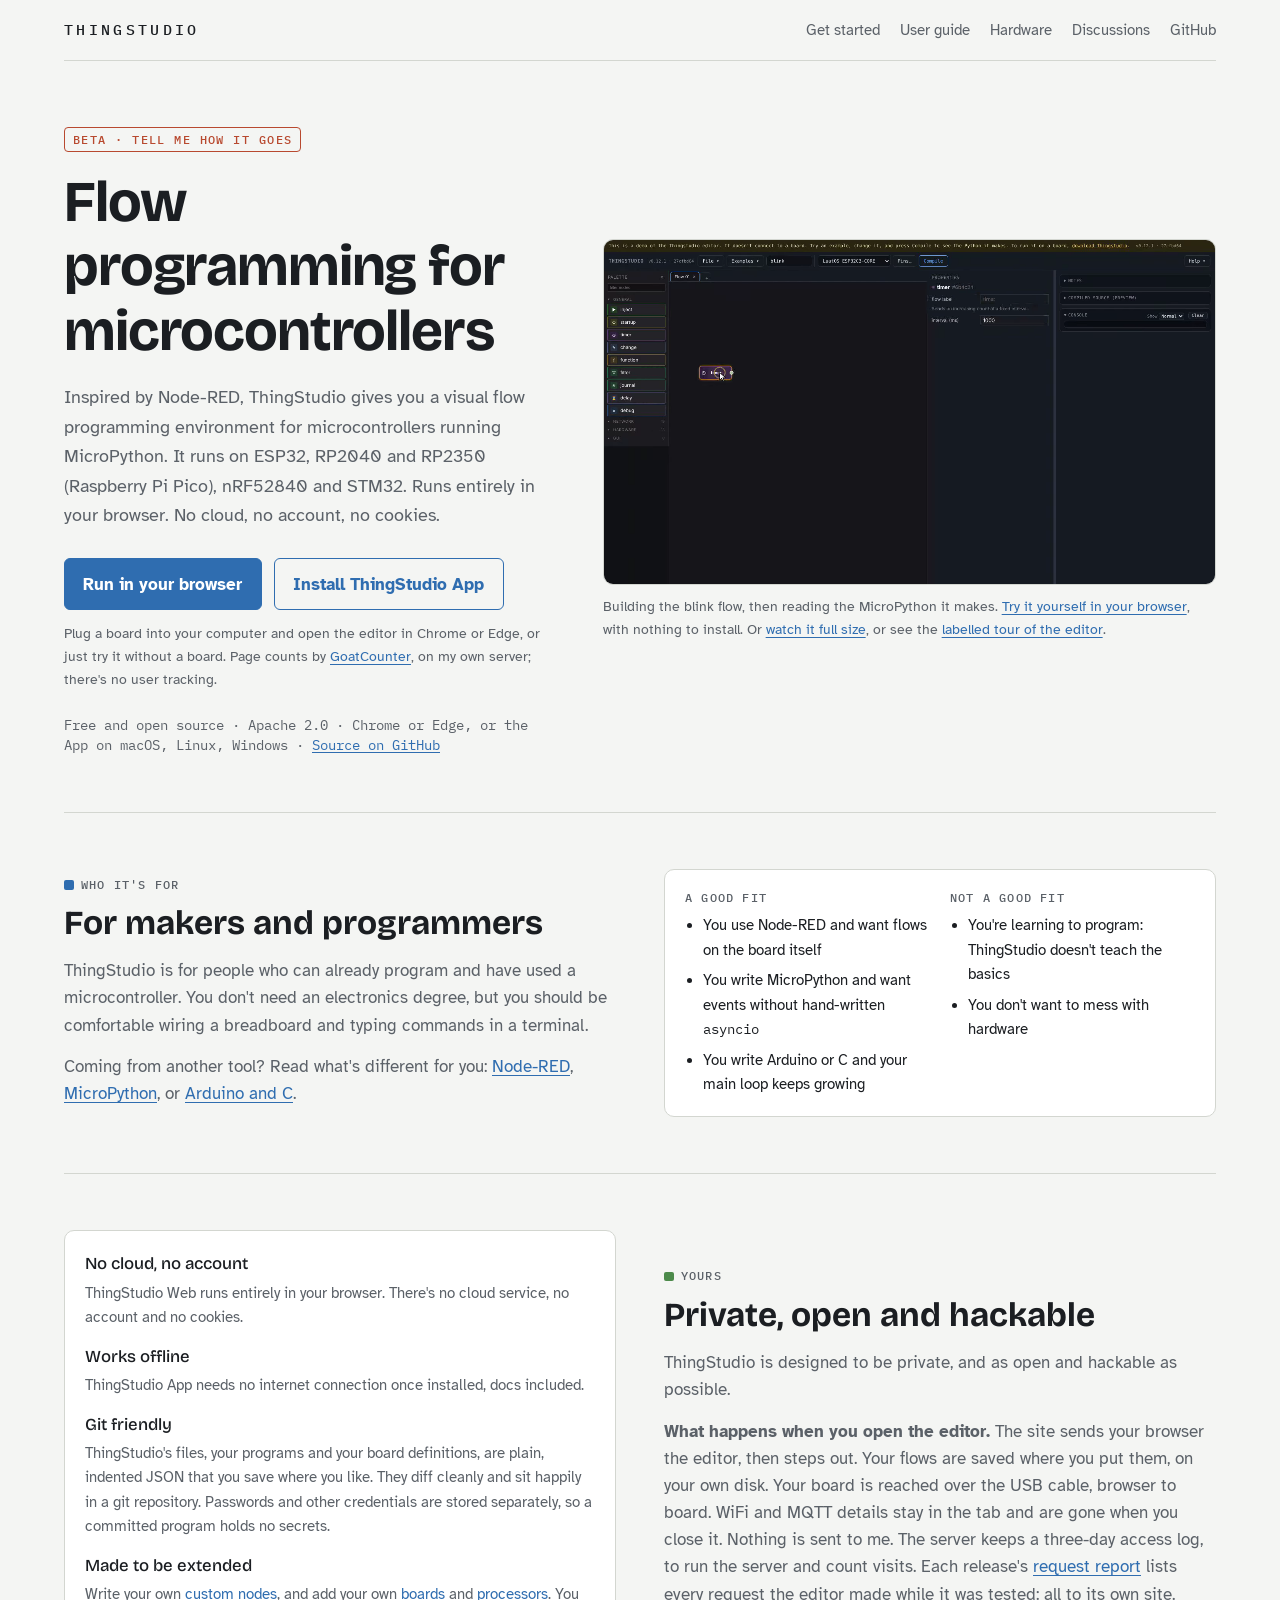
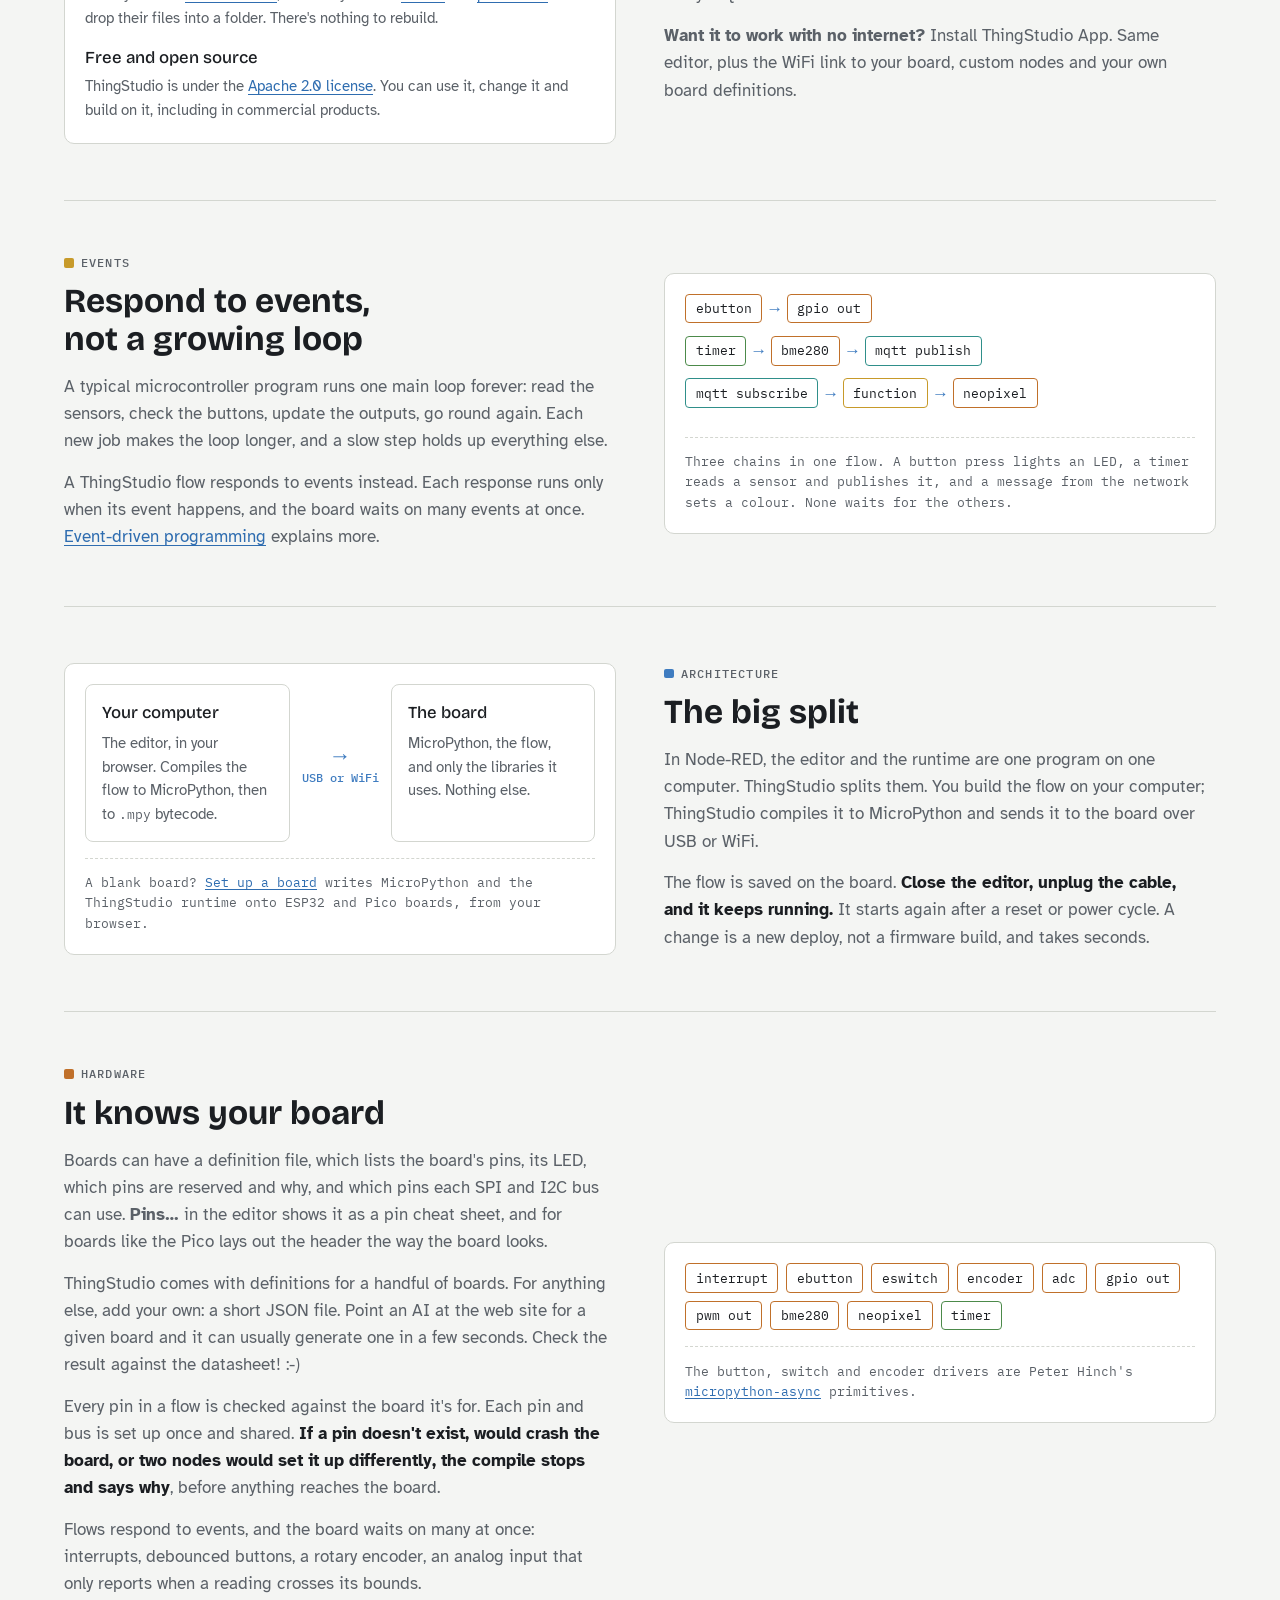
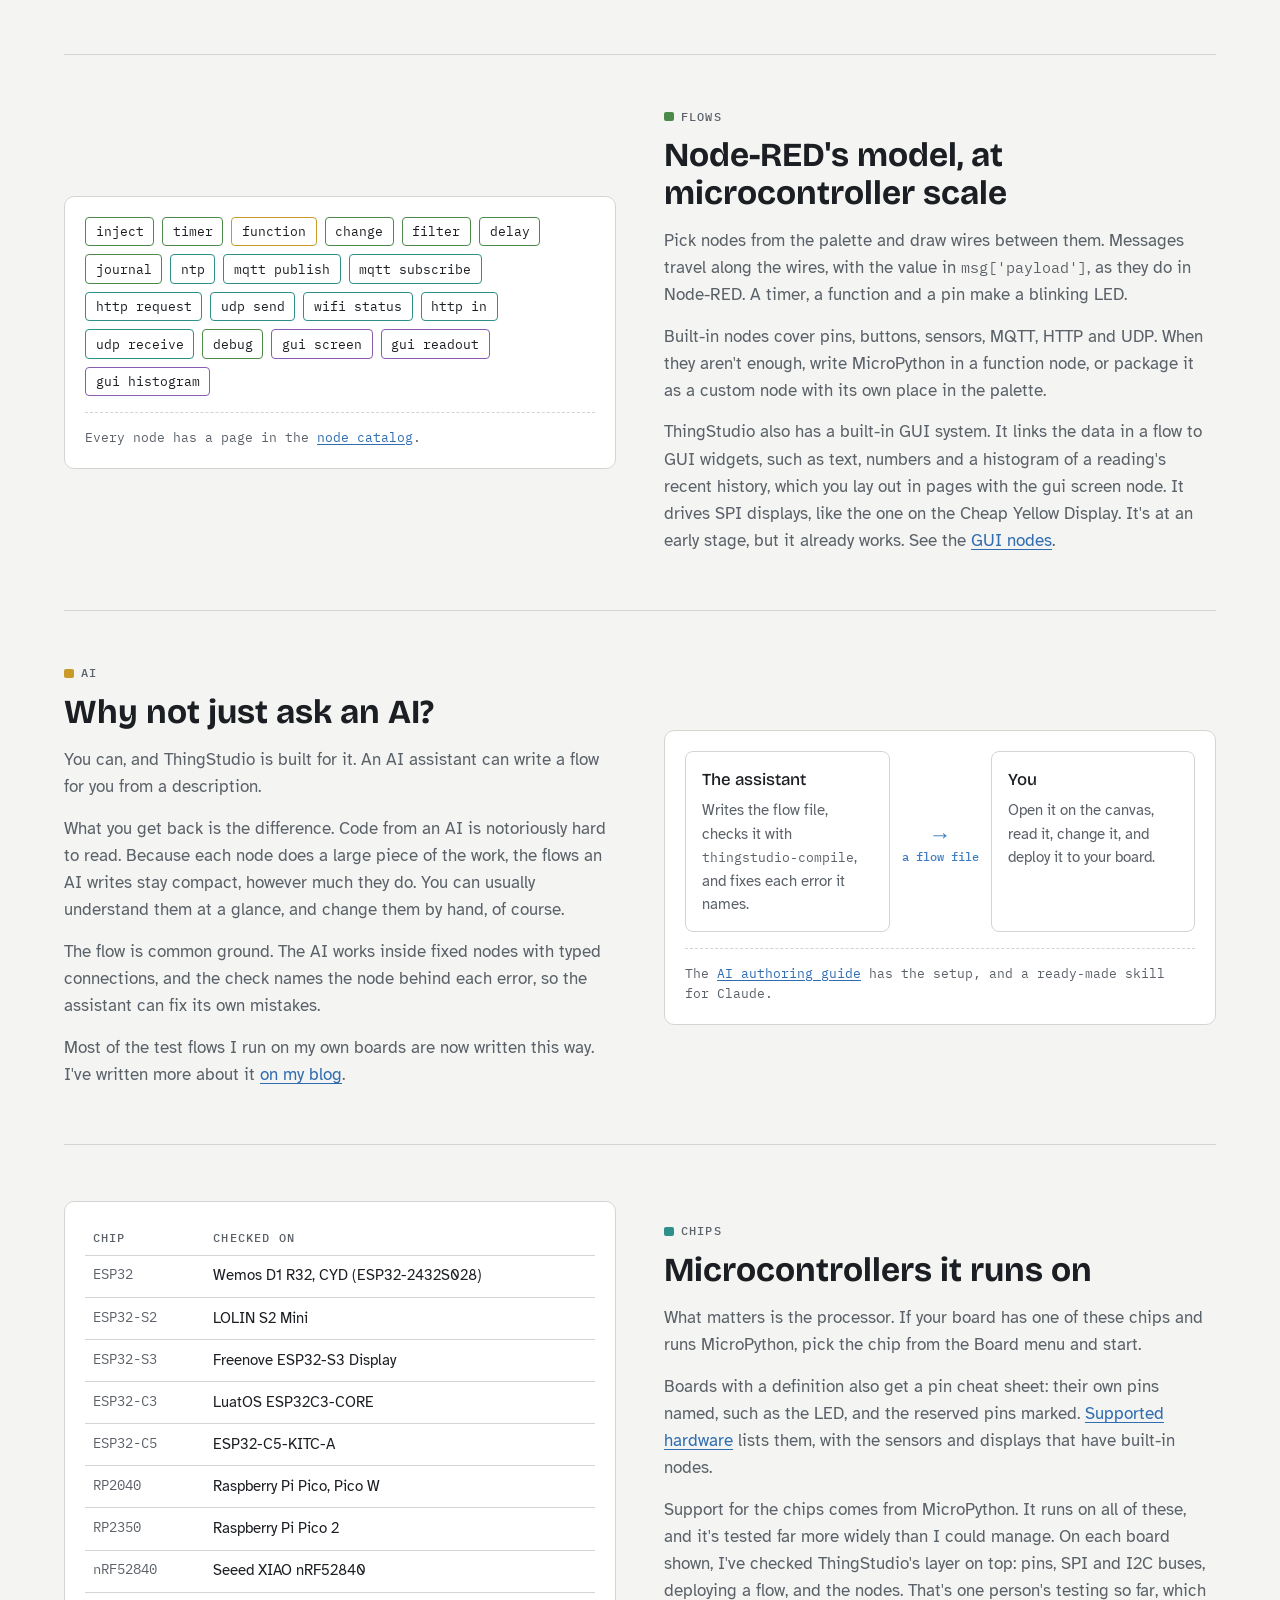
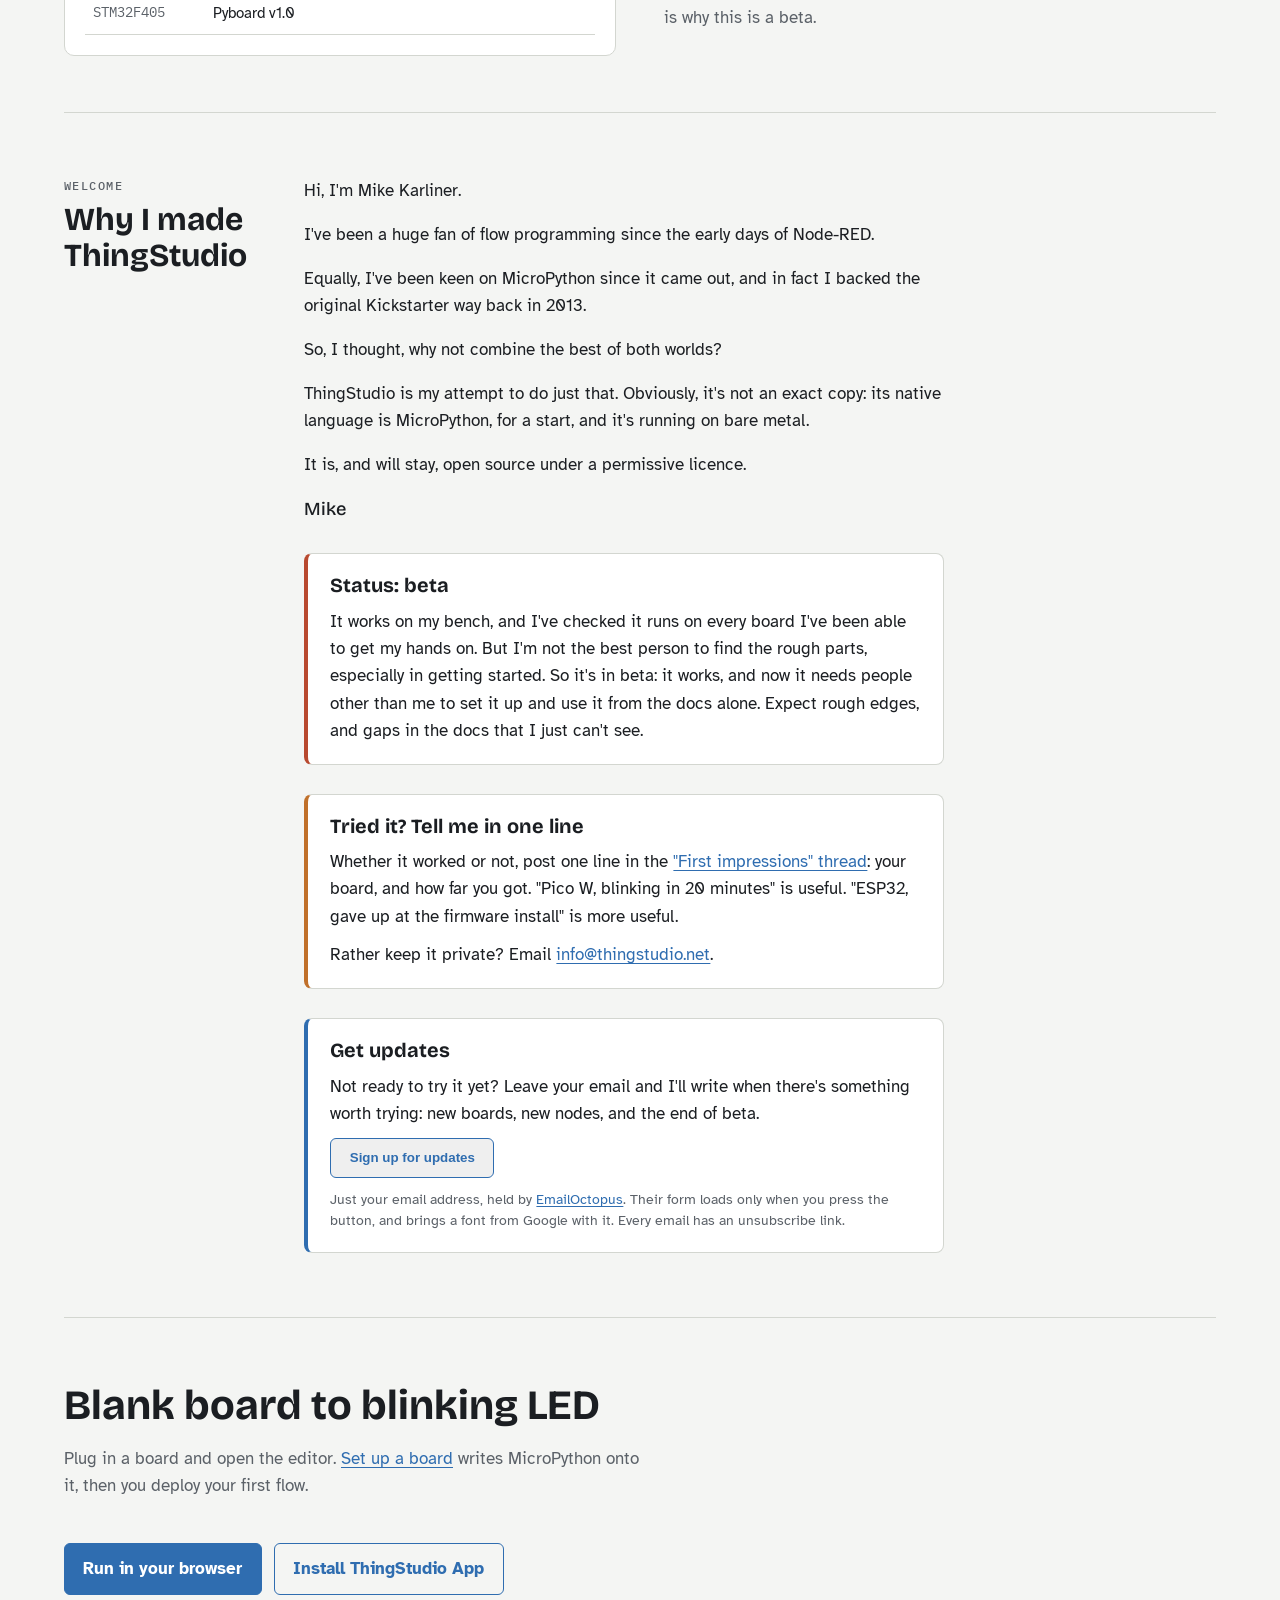
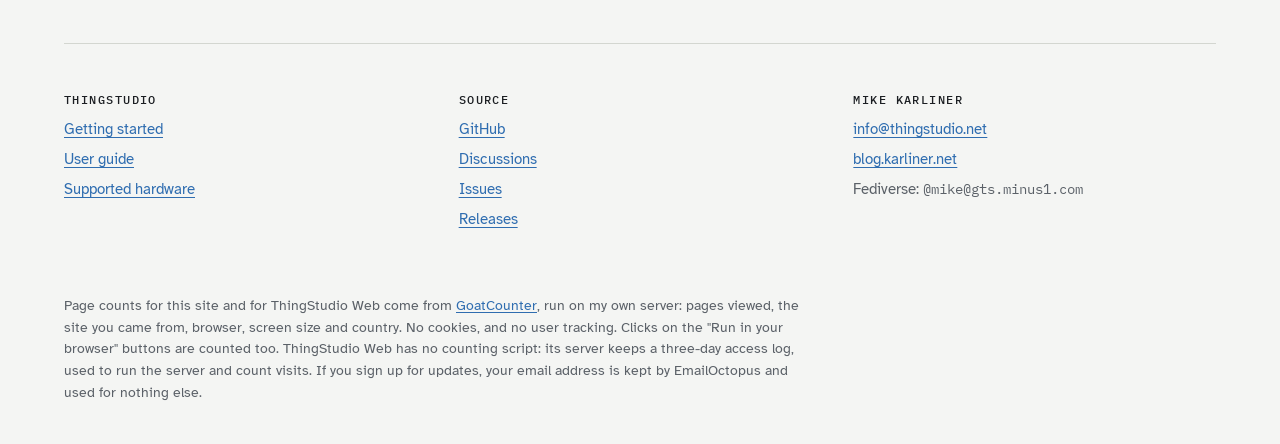
==== index.html @ 36ea5fdc "Landing: browser first, as decided on 2026-11-18 On top of f88523e, keeping its Set up a board link," ====
<!doctype html>
<html lang="en-GB">
<head>
<meta charset="utf-8">
<meta name="viewport" content="width=device-width, initial-scale=1">
<title>ThingStudio: flow programming for microcontrollers</title>
<meta name="description" content="Node-RED-style flow programming for ESP32, Raspberry Pi Pico, nRF52840 and STM32 boards. ThingStudio compiles your flow to MicroPython and the board runs it on its own. Beta, open source, Apache 2.0.">
<link rel="canonical" href="https://thingstudio.net/">
<link rel="icon" href="favicon.svg" type="image/svg+xml">
<meta property="og:type" content="website">
<meta property="og:url" content="https://thingstudio.net/">
<meta property="og:site_name" content="ThingStudio">
<meta property="og:title" content="ThingStudio: flow programming for microcontrollers">
<meta property="og:description" content="Node-RED-style flows for ESP32, Pico, nRF52840 and STM32 boards, compiled to MicroPython and run on the board itself. Beta and open source.">
<meta property="og:image" content="https://thingstudio.net/og.png">
<meta property="og:image:width" content="1200">
<meta property="og:image:height" content="630">
<meta property="og:image:alt" content="The ThingStudio editor: a palette of nodes, a flow of sensor nodes wired to MQTT publish nodes, and a node's pin settings.">
<meta name="twitter:card" content="summary_large_image">
<link rel="preload" href="fonts/atkinson-hyperlegible-latin-400-normal.woff2" as="font" type="font/woff2" crossorigin>
<style>
/* Fonts served from this site, not Google (2026-11-08): no third-party request for type. SIL OFL, see fonts/. */
@font-face { font-family: "Atkinson Hyperlegible"; font-style: normal; font-weight: 400; font-display: swap;
  src: url(fonts/atkinson-hyperlegible-latin-400-normal.woff2) format("woff2"); }
@font-face { font-family: "Atkinson Hyperlegible"; font-style: italic; font-weight: 400; font-display: swap;
  src: url(fonts/atkinson-hyperlegible-latin-400-italic.woff2) format("woff2"); }
@font-face { font-family: "Atkinson Hyperlegible"; font-style: normal; font-weight: 700; font-display: swap;
  src: url(fonts/atkinson-hyperlegible-latin-700-normal.woff2) format("woff2"); }
@font-face { font-family: "Bricolage Grotesque"; font-style: normal; font-weight: 200 800; font-display: swap;
  src: url(fonts/bricolage-grotesque-latin-opsz-normal.woff2) format("woff2"); }
@font-face { font-family: "IBM Plex Mono"; font-style: normal; font-weight: 400; font-display: swap;
  src: url(fonts/ibm-plex-mono-latin-400-normal.woff2) format("woff2"); }
@font-face { font-family: "IBM Plex Mono"; font-style: normal; font-weight: 500; font-display: swap;
  src: url(fonts/ibm-plex-mono-latin-500-normal.woff2) format("woff2"); }
</style>
<style>
/* Layout: one 72rem column; a hero with a real editor shot, alternating text/visual rows
   (each row one idea), then a short letter with status, testers and updates. */
:root {
  --bg: #f4f5f3;
  --surface: #ffffff;
  --fg: #1b1e22;
  --muted: #5b6168;
  --line: #d3d6d0;
  --wire: #3f7cc0;
  --accent: #2f6db0;
  --accent-fg: #ffffff;
  --n-general: #4c8a4a;
  --n-network: #2f8f8a;
  --n-hardware: #c0702a;
  --n-gui: #8a5bb0;
  --n-fn: #c79a2a;
  --alpha: #b8492f;
  --display: "Bricolage Grotesque", "Helvetica Neue", Arial, sans-serif;
  --body: "Atkinson Hyperlegible", "Segoe UI", system-ui, sans-serif;
  --mono: "IBM Plex Mono", ui-monospace, "SF Mono", Menlo, monospace;
}
@media (prefers-color-scheme: dark) {
  :root:not([data-theme="light"]) {
    --bg: #14161a; --surface: #1c1f24; --fg: #e6e8ea; --muted: #9aa1a9;
    --line: #2d323a; --wire: #5a95d6; --accent: #6aa5e6; --accent-fg: #0f1215;
    --n-general: #6fb46c; --n-network: #4fb8b2; --n-hardware: #e0914c; --n-gui: #ad86d4; --n-fn: #e0b648;
    --alpha: #e07a5f; color-scheme: dark;
  }
}
:root[data-theme="dark"] {
  --bg: #14161a; --surface: #1c1f24; --fg: #e6e8ea; --muted: #9aa1a9;
  --line: #2d323a; --wire: #5a95d6; --accent: #6aa5e6; --accent-fg: #0f1215;
  --n-general: #6fb46c; --n-network: #4fb8b2; --n-hardware: #e0914c; --n-gui: #ad86d4; --n-fn: #e0b648;
  --alpha: #e07a5f; color-scheme: dark;
}

* { box-sizing: border-box; }
html { -webkit-text-size-adjust: 100%; }
body { margin: 0; }
img { max-width: 100%; height: auto; }
body {
  background: var(--bg); color: var(--fg);
  font: 1.0625rem/1.6 var(--body);
  padding-inline: 1rem;
}
.wrap { max-width: 72rem; margin-inline: auto; }
a { color: var(--accent); text-underline-offset: 0.18em; }
a:focus-visible, .btn:focus-visible { outline: 2px solid var(--accent); outline-offset: 3px; border-radius: 4px; }
h1, h2, h3 { font-family: var(--display); line-height: 1.12; text-wrap: balance; margin: 0; }
p { margin: 0; }
code, .mono { font-family: var(--mono); font-size: 0.9em; }

/* Header */
header.top { display: flex; align-items: center; justify-content: space-between; gap: 1rem; flex-wrap: wrap;
  padding-block: 1.1rem; border-bottom: 1px solid var(--line); }
.wordmark { font: 500 0.95rem/1 var(--mono); letter-spacing: 0.22em; color: var(--fg); text-decoration: none; }
nav.links { display: flex; gap: 1.25rem; flex-wrap: wrap; font-size: 0.95rem; }
nav.links a { color: var(--muted); text-decoration: none; }
nav.links a:hover { color: var(--fg); }

/* Hero */
.hero { display: grid; grid-template-columns: minmax(0, 1fr) minmax(0, 1.25fr); gap: 3rem; align-items: center;
  padding-block: 4rem 3.5rem; }
.badge { display: inline-block; font: 500 0.75rem/1 var(--mono); letter-spacing: 0.12em; text-transform: uppercase;
  color: var(--alpha); border: 1.5px solid var(--alpha); border-radius: 4px; padding: 0.35rem 0.5rem;
  margin-bottom: 1.1rem; text-decoration: none; }
.hero h1 { font-size: clamp(2.3rem, 5vw, 3.6rem); font-weight: 700; letter-spacing: -0.02em; }
.hero .lede { margin-top: 1.25rem; font-size: 1.15rem; color: var(--muted); max-width: 34rem; }
.ctas { display: flex; gap: 0.75rem; flex-wrap: wrap; margin-top: 1.75rem; }
.try-note { font-size: 0.9rem; color: var(--muted); margin: 0.75rem 0 0; }
.btn { display: inline-block; padding: 0.7rem 1.15rem; border-radius: 6px; font-weight: 700; text-decoration: none;
  border: 1.5px solid var(--accent); }
.btn.primary { background: var(--accent); color: var(--accent-fg); }
.btn.secondary { color: var(--accent); }
.facts { margin-top: 1.5rem; font: 0.85rem/1.5 var(--mono); color: var(--muted); }

/* Screenshot */
.shot { margin: 0; }
.shot video { display: block; width: 100%; height: auto; border-radius: 10px; border: 1px solid var(--line); }
.shot figcaption { margin-top: 0.6rem; font-size: 0.9rem; color: var(--muted); }

/* Welcome letter */
.letter { display: grid; grid-template-columns: 12rem minmax(0, 1fr); gap: 3rem; padding-block: 4rem; }
.eyebrow { font: 500 0.78rem/1.4 var(--mono); letter-spacing: 0.12em; text-transform: uppercase; color: var(--muted); }
.letter h2 { font-size: 2rem; margin-top: 0.5rem; }
.letter .body { max-width: 40rem; display: grid; gap: 1.05rem; }
.sign { font-family: var(--display); font-weight: 500; font-size: 1.15rem; }

.callout { margin-top: 0.75rem; padding: 1.25rem 1.4rem; background: var(--surface); border: 1px solid var(--line);
  border-left: 4px solid var(--c, var(--n-hardware)); border-radius: 8px; display: grid; gap: 0.7rem; }
.callout h3 { font-size: 1.25rem; }
.callout .small { font-size: 0.85rem; color: var(--muted); }
#updates { --c: var(--accent); }

/* Feature rows */
.features { border-top: 1px solid var(--line); }
.row { display: grid; grid-template-columns: minmax(0, 1fr) minmax(0, 1fr); gap: 3rem; align-items: center;
  padding-block: 3.5rem; border-bottom: 1px solid var(--line); }
.row:nth-child(even) .text { order: 2; }
.row .text { display: grid; gap: 0.9rem; max-width: 34rem; }
.row h2 { font-size: clamp(1.6rem, 3vw, 2.1rem); }
.row p { color: var(--muted); }
.row p strong { color: var(--fg); }
.tag { display: inline-flex; align-items: center; gap: 0.45rem; font: 500 0.75rem/1 var(--mono);
  letter-spacing: 0.1em; text-transform: uppercase; color: var(--muted); }
.tag::before { content: ""; width: 0.6rem; height: 0.6rem; border-radius: 2px; background: var(--c, var(--accent)); }

.panel { background: var(--surface); border: 1px solid var(--line); border-radius: 10px; padding: 1.25rem; min-width: 0; }

/* Two places: computer and board */
.split { display: grid; grid-template-columns: minmax(0, 1fr) auto minmax(0, 1fr); gap: 0.75rem; align-items: stretch; }
.place { border: 1.5px solid var(--line); border-radius: 8px; padding: 0.9rem 1rem; display: grid; gap: 0.35rem;
  align-content: start; }
.place b { font-family: var(--display); font-weight: 500; font-size: 1.05rem; }
.place span { color: var(--muted); font-size: 0.92rem; }
.arrow { align-self: center; font: 500 0.78rem/1.3 var(--mono); color: var(--wire); text-align: center; }
.arrow::before { content: "→"; display: block; font-size: 1.4rem; }

ol.ladder { list-style: none; margin: 0; padding: 0; display: grid; gap: 0; counter-reset: step; }
ol.ladder li { counter-increment: step; display: grid; grid-template-columns: 2.2rem minmax(0, 1fr); gap: 0.75rem;
  padding: 0.75rem 0; border-top: 1px solid var(--line); }
ol.ladder li:first-child { border-top: 0; }
ol.ladder li::before { content: counter(step); font: 500 0.95rem/1.6 var(--mono); color: var(--accent); }
ol.ladder b { display: block; }
ol.ladder span { color: var(--muted); font-size: 0.95rem; }

.events { display: flex; flex-wrap: wrap; gap: 0.5rem; }
.chip { font: 0.82rem/1 var(--mono); padding: 0.45rem 0.6rem; border-radius: 4px; border: 1.5px solid var(--c);
  background: var(--surface); }
.claim { margin-top: 1rem; font: 0.82rem/1.55 var(--mono); color: var(--muted); border-top: 1px dashed var(--line);
  padding-top: 0.9rem; }

.tbl { overflow-x: auto; }
table { width: 100%; border-collapse: collapse; font-size: 0.92rem; }
th, td { text-align: left; padding: 0.55rem 0.5rem; border-bottom: 1px solid var(--line); vertical-align: top; }
th { font: 500 0.72rem/1.3 var(--mono); letter-spacing: 0.1em; text-transform: uppercase; color: var(--muted); }
td.chip-cell { font-family: var(--mono); font-size: 0.85rem; color: var(--muted); white-space: nowrap; }

.ticks { list-style: none; margin: 0; padding: 0; display: grid; gap: 0.9rem; }
.ticks li { display: grid; gap: 0.15rem; }
.ticks b { font-family: var(--display); font-weight: 500; font-size: 1.05rem; }
.ticks span { color: var(--muted); font-size: 0.95rem; }

/* Event chains and the who-it's-for lists */
.chains { display: grid; gap: 0.8rem; }
.chain { display: flex; flex-wrap: wrap; align-items: center; gap: 0.45rem; }
.chain .to { font-family: var(--mono); color: var(--wire); }
.fit { display: grid; grid-template-columns: minmax(0, 1fr) minmax(0, 1fr); gap: 1.25rem; }
.fit h3 { font: 500 0.75rem/1.3 var(--mono); letter-spacing: 0.1em; text-transform: uppercase; color: var(--muted);
  margin-bottom: 0.5rem; }
.fit ul { margin: 0; padding-left: 1.1rem; display: grid; gap: 0.4rem; font-size: 0.95rem; }
@media (max-width: 30rem) { .fit { grid-template-columns: minmax(0, 1fr); } }

/* Closing call to action */
.cta-end { padding-block: 4rem 3rem; display: grid; gap: 1rem; justify-items: start; border-top: 1px solid var(--line);
  border-bottom: 1px solid var(--line); }
.cta-end h2 { font-size: clamp(1.8rem, 4vw, 2.6rem); }
.cta-end p { color: var(--muted); max-width: 36rem; }

/* Footer */
footer { padding-block: 3rem 4rem; display: grid; grid-template-columns: repeat(auto-fit, minmax(14rem, 1fr)); gap: 2rem;
  font-size: 0.95rem; color: var(--muted); }
footer h3 { font: 500 0.75rem/1.3 var(--mono); letter-spacing: 0.12em; text-transform: uppercase; margin-bottom: 0.6rem; color: var(--fg); }
.stats { padding-block: 0 2.5rem; font-size: 0.85rem; color: var(--muted); max-width: 46rem; }
footer ul { list-style: none; margin: 0; padding: 0; display: grid; gap: 0.35rem; }

@media (max-width: 52rem) {
  .hero, .row, .letter { grid-template-columns: minmax(0, 1fr); gap: 2rem; }
  .row:nth-child(even) .text { order: 0; }
  .hero { padding-block: 2.5rem 2rem; }
}
@media (max-width: 30rem) {
  .split { grid-template-columns: minmax(0, 1fr); }
  .arrow::before { content: "↓"; }
}
</style>
<script type="application/ld+json">
{
  "@context": "https://schema.org",
  "@type": "SoftwareApplication",
  "@id": "https://thingstudio.net/#software",
  "name": "ThingStudio",
  "description": "A visual, low-code way to program microcontrollers. Build a flow of nodes and wires in your browser, in the style of Node-RED; ThingStudio compiles it to MicroPython and sends it to your board. Runs entirely in your browser: no cloud, no account, no cookies. Also available installed, as ThingStudio App.",
  "url": "https://thingstudio.net/",
  "applicationCategory": "DeveloperApplication",
  "applicationSubCategory": "Visual programming for microcontrollers",
  "operatingSystem": "macOS, Linux, Windows",
  "license": "https://www.apache.org/licenses/LICENSE-2.0",
  "isAccessibleForFree": true,
  "offers": { "@type": "Offer", "price": "0", "priceCurrency": "GBP" },
  "downloadUrl": "https://github.com/mkarliner/ThingStudio/releases/latest",
  "installUrl": "https://docs.thingstudio.net/getting-started/",
  "softwareHelp": { "@type": "CreativeWork", "url": "https://docs.thingstudio.net/" },
  "featureList": [
    "Node-based flow editor in the browser",
    "Compiles flows to MicroPython",
    "Runs on ESP32, RP2040/RP2350 (Raspberry Pi Pico), nRF52840 and STM32 boards",
    "Runs entirely in your browser: no cloud, no account, no cookies",
    "ThingStudio Web: reaches the board over USB (Web Serial) from Chrome or Edge, nothing to install",
    "ThingStudio App: installed, works offline, connects to boards over WiFi"
  ],
  "author": { "@type": "Person", "name": "Mike Karliner" },
  "sameAs": [
    "https://github.com/mkarliner/ThingStudio",
    "https://web.thingstudio.net/"
  ]
}
</script>
</head>
<body>
<div class="wrap">
  <header class="top">
    <a class="wordmark" href="/">THINGSTUDIO</a>
    <nav class="links" aria-label="Main">
      <a href="https://docs.thingstudio.net/getting-started/">Get started</a>
      <a href="https://docs.thingstudio.net/">User guide</a>
      <a href="https://docs.thingstudio.net/supported-hardware/">Hardware</a>
      <a href="https://github.com/mkarliner/ThingStudio/discussions">Discussions</a>
      <a href="https://github.com/mkarliner/ThingStudio">GitHub</a>
    </nav>
  </header>

  <section class="hero">
    <div>
      <a class="badge" href="#testers">Beta · tell me how it goes</a>
      <h1>Flow programming for microcontrollers</h1>
      <p class="lede">Inspired by Node-RED, ThingStudio gives you a visual flow programming environment for microcontrollers running MicroPython.
      It runs on ESP32, RP2040 and RP2350 (Raspberry Pi Pico), nRF52840 and STM32. Runs entirely in your
        browser. No cloud, no account, no cookies.</p>
      <div class="ctas">
        <a class="btn primary" href="https://web.thingstudio.net/" target="_blank" rel="noopener" data-goatcounter-click="open-web-hero">Run in your browser</a>
        <a class="btn secondary" href="https://docs.thingstudio.net/getting-started/" data-goatcounter-click="get-started-hero">Install ThingStudio App</a>
      </div>
      <p class="try-note">Plug a board into your computer and open the editor in Chrome or Edge, or just try it
        without a board. Page counts by <a href="https://www.goatcounter.com/">GoatCounter</a>, on my own server; there's no user
        tracking.</p>
      <p class="facts">Free and open source · Apache 2.0 · Chrome or Edge, or the App on macOS, Linux, Windows ·
        <a href="https://github.com/mkarliner/ThingStudio">Source on GitHub</a></p>
    </div>

    <figure class="shot">
      <video id="hero-demo" width="1600" height="900" autoplay loop muted playsinline preload="auto"
        poster="blink-demo-poster.jpg"
        aria-label="Building the blink flow in the ThingStudio editor: a timer, a function and a gpio out node are dragged in, set up and wired together, then Compile shows the MicroPython it generates.">
        <source src="blink-demo.mp4" type="video/mp4">
        <source src="blink-demo.webm" type="video/webm">
      </video>
      <figcaption>Building the blink flow, then reading the MicroPython it makes.
        <a href="https://web.thingstudio.net/" target="_blank" rel="noopener" data-goatcounter-click="open-web-caption">Try
        it yourself in your browser</a>, with nothing to install. Or <a href="blink-demo.mp4">watch it full size</a>, or
        see the <a href="editor-tour.png">labelled tour of the editor</a>.</figcaption>
    </figure>
  </section>

  <section class="features" aria-label="What ThingStudio does">
    <div class="row">
      <div class="text">
        <span class="tag" style="--c: var(--accent)">Who it's for</span>
        <h2>For makers and programmers</h2>
        <p>ThingStudio is for people who can already program and have used a microcontroller. You don't need an
          electronics degree, but you should be comfortable wiring a breadboard and typing commands in a terminal.</p>
        <p>Coming from another tool? Read what's different for you:
          <a href="https://docs.thingstudio.net/coming-from/node-red/">Node-RED</a>,
          <a href="https://docs.thingstudio.net/coming-from/micropython/">MicroPython</a>, or
          <a href="https://docs.thingstudio.net/coming-from/arduino/">Arduino and C</a>.</p>
      </div>
      <div class="panel fit">
        <div>
          <h3>A good fit</h3>
          <ul>
            <li>You use Node-RED and want flows on the board itself</li>
            <li>You write MicroPython and want events without hand-written <code>asyncio</code></li>
            <li>You write Arduino or C and your main loop keeps growing</li>
          </ul>
        </div>
        <div>
          <h3>Not a good fit</h3>
          <ul>
            <li>You're learning to program: ThingStudio doesn't teach the basics</li>
            <li>You don't want to mess with hardware</li>
          </ul>
        </div>
      </div>
    </div>

    <div class="row">
      <div class="text">
        <span class="tag" style="--c: var(--n-general)">Yours</span>
        <h2>Private, open and hackable</h2>
        <p>ThingStudio is designed to be private, and as open and hackable as possible.</p>
        <p><b>What happens when you open the editor.</b> The site sends your browser the editor, then steps out. Your
          flows are saved where you put them, on your own disk. Your board is reached over the USB cable, browser to
          board. WiFi and MQTT details stay in the tab and are gone when you close it. Nothing is sent to me. The
          server keeps a three-day access log, to run the server and count visits. Each release's
          <a href="https://github.com/mkarliner/ThingStudio/releases/latest">request report</a> lists every request
          the editor made while it was tested: all to its own site.</p>
        <p><b>Want it to work with no internet?</b> Install ThingStudio App. Same editor, plus the WiFi link to your
          board, custom nodes and your own board definitions.</p>
      </div>
      <div class="panel">
        <ul class="ticks">
          <li><b>No cloud, no account</b><span>ThingStudio Web runs entirely in your browser. There's no cloud
            service, no account and no cookies.</span></li>
          <li><b>Works offline</b><span>ThingStudio App needs no internet connection once installed, docs
            included.</span></li>
          <li><b>Git friendly</b><span>ThingStudio's files, your programs and your board definitions, are plain,
            indented JSON that you save where you like. They diff cleanly and sit happily in a git repository.
            Passwords and other credentials are stored separately, so a committed program holds no secrets.</span></li>
          <li><b>Made to be extended</b><span>Write your own <a href="https://docs.thingstudio.net/custom-nodes/">custom nodes</a>, and add your
            own <a href="https://docs.thingstudio.net/boards/#adding-a-board">boards</a> and
            <a href="https://docs.thingstudio.net/boards/#adding-a-processor">processors</a>. You drop their files into a folder. There's
            nothing to rebuild.</span></li>
          <li><b>Free and open source</b><span>ThingStudio is under the
            <a href="https://github.com/mkarliner/ThingStudio/blob/main/LICENSE">Apache 2.0 license</a>. You can use
            it, change it and build on it, including in commercial products.</span></li>
        </ul>
      </div>
    </div>

    <div class="row">
      <div class="text">
        <span class="tag" style="--c: var(--n-fn)">Events</span>
        <h2>Respond to events, not a growing loop</h2>
        <p>A typical microcontroller program runs one main loop forever: read the sensors, check the buttons, update the
          outputs, go round again. Each new job makes the loop longer, and a slow step holds up everything else.</p>
        <p>A ThingStudio flow responds to events instead. Each response runs only when its event happens, and the board
          waits on many events at once. <a href="https://docs.thingstudio.net/background/event-driven/">Event-driven
          programming</a> explains more.</p>
      </div>
      <div class="panel chains">
        <div class="chain"><span class="chip" style="--c: var(--n-hardware)">ebutton</span><span class="to">→</span>
          <span class="chip" style="--c: var(--n-hardware)">gpio out</span></div>
        <div class="chain"><span class="chip" style="--c: var(--n-general)">timer</span><span class="to">→</span>
          <span class="chip" style="--c: var(--n-hardware)">bme280</span><span class="to">→</span>
          <span class="chip" style="--c: var(--n-network)">mqtt publish</span></div>
        <div class="chain"><span class="chip" style="--c: var(--n-network)">mqtt subscribe</span><span class="to">→</span>
          <span class="chip" style="--c: var(--n-fn)">function</span><span class="to">→</span>
          <span class="chip" style="--c: var(--n-hardware)">neopixel</span></div>
        <p class="claim">Three chains in one flow. A button press lights an LED, a timer reads a sensor and publishes
          it, and a message from the network sets a colour. None waits for the others.</p>
      </div>
    </div>

    <div class="row">
      <div class="text">
        <span class="tag" style="--c: var(--wire)">Architecture</span>
        <h2>The big split</h2>
        <p>In Node-RED, the editor and the runtime are one program on one computer. ThingStudio splits them. You
          build the flow on your computer; ThingStudio compiles it to MicroPython and sends it to the board over USB or
          WiFi.</p>
        <p>The flow is saved on the board. <strong>Close the editor, unplug the cable, and it keeps running.</strong>
          It starts again after a reset or power cycle. A change is a new deploy, not a firmware build, and takes
          seconds.</p>
      </div>
      <div class="panel">
        <div class="split">
          <div class="place"><b>Your computer</b><span>The editor, in your browser. Compiles the flow to MicroPython,
            then to <code>.mpy</code> bytecode.</span></div>
          <div class="arrow">USB or WiFi</div>
          <div class="place"><b>The board</b><span>MicroPython, the flow, and only the libraries it uses. Nothing
            else.</span></div>
        </div>
        <p class="claim">A blank board? <a href="https://web.thingstudio.net/setup">Set up a board</a> writes
          MicroPython and the ThingStudio runtime onto ESP32 and Pico boards, from your browser.</p>
      </div>
    </div>

    <div class="row">
      <div class="text">
        <span class="tag" style="--c: var(--n-hardware)">Hardware</span>
        <h2>It knows your board</h2>
        <p>Boards can have a definition file, which lists the board's pins, its LED, which pins are reserved and why,
          and which pins each SPI and I2C bus can use. <b>Pins…</b> in the editor shows it as a pin cheat sheet, and for boards like the Pico lays
          out the header the way the board looks.</p>
        <p>ThingStudio comes with definitions for a handful of boards. For
          anything else, add your own: a short JSON file. Point an AI at the web site for a given board and it can usually
          generate one in a few seconds. Check the result against the datasheet! :-)</p>
        <p>Every pin in a flow is checked against the board it's for. Each pin and bus is set up once and shared.
          <strong>If a pin doesn't exist, would crash the board, or two nodes would set it up differently, the compile
          stops and says why</strong>, before anything reaches the board.</p>
        <p>Flows respond to events, and the board waits on many at once: interrupts, debounced buttons, a rotary
          encoder, an analog input that only reports when a reading crosses its bounds.</p>
      </div>
      <div class="panel">
        <div class="events">
          <span class="chip" style="--c: var(--n-hardware)">interrupt</span>
          <span class="chip" style="--c: var(--n-hardware)">ebutton</span>
          <span class="chip" style="--c: var(--n-hardware)">eswitch</span>
          <span class="chip" style="--c: var(--n-hardware)">encoder</span>
          <span class="chip" style="--c: var(--n-hardware)">adc</span>
          <span class="chip" style="--c: var(--n-hardware)">gpio out</span>
          <span class="chip" style="--c: var(--n-hardware)">pwm out</span>
          <span class="chip" style="--c: var(--n-hardware)">bme280</span>
          <span class="chip" style="--c: var(--n-hardware)">neopixel</span>
          <span class="chip" style="--c: var(--n-general)">timer</span>
        </div>
        <p class="claim">The button, switch and encoder drivers are Peter Hinch's
          <a href="https://github.com/peterhinch/micropython-async">micropython-async</a> primitives.</p>
      </div>
    </div>

    <div class="row">
      <div class="text">
        <span class="tag" style="--c: var(--n-general)">Flows</span>
        <h2>Node-RED's model, at microcontroller scale</h2>
        <p>Pick nodes from the palette and draw wires between them. Messages travel along the wires, with the value
          in <code>msg['payload']</code>, as they do in Node-RED. A timer, a function and a pin make a blinking LED.</p>
        <p>Built-in nodes cover pins, buttons, sensors, MQTT, HTTP and UDP. When they aren't enough, write MicroPython
          in a function node, or package it as a custom node with its own place in the palette.</p>
        <p>ThingStudio also has a built-in GUI system. It links the data in a flow to GUI widgets, such as text,
          numbers and a histogram of a reading's recent history, which you lay out in pages with the gui screen
          node. It drives SPI displays, like the one on
          the Cheap Yellow Display. It's at an early stage, but it already works. See the <a href="https://docs.thingstudio.net/nodes/gui/">GUI
          nodes</a>.</p>
      </div>
      <div class="panel">
        <div class="events">
          <span class="chip" style="--c: var(--n-general)">inject</span>
          <span class="chip" style="--c: var(--n-general)">timer</span>
          <span class="chip" style="--c: var(--n-fn)">function</span>
          <span class="chip" style="--c: var(--n-general)">change</span>
          <span class="chip" style="--c: var(--n-general)">filter</span>
          <span class="chip" style="--c: var(--n-general)">delay</span>
          <span class="chip" style="--c: var(--n-general)">journal</span>
          <span class="chip" style="--c: var(--n-network)">ntp</span>
          <span class="chip" style="--c: var(--n-network)">mqtt publish</span>
          <span class="chip" style="--c: var(--n-network)">mqtt subscribe</span>
          <span class="chip" style="--c: var(--n-network)">http request</span>
          <span class="chip" style="--c: var(--n-network)">udp send</span>
          <span class="chip" style="--c: var(--n-network)">wifi status</span>
          <span class="chip" style="--c: var(--n-network)">http in</span>
          <span class="chip" style="--c: var(--n-network)">udp receive</span>
          <span class="chip" style="--c: var(--n-general)">debug</span>
          <span class="chip" style="--c: var(--n-gui)">gui screen</span>
          <span class="chip" style="--c: var(--n-gui)">gui readout</span>
          <span class="chip" style="--c: var(--n-gui)">gui histogram</span>
        </div>
        <p class="claim">Every node has a page in the <a href="https://docs.thingstudio.net/nodes-catalog/">node
          catalog</a>.</p>
      </div>
    </div>

    <div class="row">
      <div class="text">
        <span class="tag" style="--c: var(--n-fn)">AI</span>
        <h2>Why not just ask an AI?</h2>
        <p>You can, and ThingStudio is built for it. An AI assistant can write a flow for you from a description.</p>
        <p>What you get back is the difference. Code from an AI is notoriously hard to read. Because each node does a
          large piece of the work, the flows an AI writes stay compact, however much they do. You can usually
          understand them at a glance, and change them by hand, of course.</p>
        <p>The flow is common ground. The AI works inside fixed nodes with typed connections, and the check names the
          node behind each error, so the assistant can fix its own mistakes.</p>
        <p>Most of the test flows I run on my own boards are now written this way. I've written more about it
          <a href="https://blog.karliner.net/posts/thingstudio-common-ground/">on my blog</a>.</p>
      </div>
      <div class="panel">
        <div class="split">
          <div class="place"><b>The assistant</b><span>Writes the flow file, checks it with
            <code>thingstudio-compile</code>, and fixes each error it names.</span></div>
          <div class="arrow">a flow file</div>
          <div class="place"><b>You</b><span>Open it on the canvas, read it, change it, and deploy it to your
            board.</span></div>
        </div>
        <p class="claim">The <a href="https://docs.thingstudio.net/ai-authoring/">AI authoring guide</a> has the
          setup, and a ready-made skill for Claude.</p>
      </div>
    </div>

    <div class="row">
      <div class="text">
        <span class="tag" style="--c: var(--n-network)">Chips</span>
        <h2>Microcontrollers it runs on</h2>
        <p>What matters is the processor. If your board has one of these chips and runs MicroPython, pick the chip
          from the Board menu and start.</p>
        <p>Boards with a definition also get a pin cheat sheet: their own pins named, such as the LED, and the
          reserved pins marked. <a href="https://docs.thingstudio.net/supported-hardware/">Supported hardware</a>
          lists them, with the sensors and displays that have built-in nodes.</p>
        <p>Support for the chips comes from MicroPython. It runs on all of these, and it's tested far more widely
          than I could manage. On each board shown, I've checked ThingStudio's layer on top: pins, SPI and I2C buses,
          deploying a flow, and the nodes. That's one person's testing so far, which is why this is a beta.</p>
      </div>
      <div class="panel tbl">
        <table>
          <thead><tr><th>Chip</th><th>Checked on</th></tr></thead>
          <tbody>
            <tr><td class="chip-cell">ESP32</td><td>Wemos D1 R32, CYD (ESP32-2432S028)</td></tr>
            <tr><td class="chip-cell">ESP32-S2</td><td>LOLIN S2 Mini</td></tr>
            <tr><td class="chip-cell">ESP32-S3</td><td>Freenove ESP32-S3 Display</td></tr>
            <tr><td class="chip-cell">ESP32-C3</td><td>LuatOS ESP32C3-CORE</td></tr>
            <tr><td class="chip-cell">ESP32-C5</td><td>ESP32-C5-KITC-A</td></tr>
            <tr><td class="chip-cell">RP2040</td><td>Raspberry Pi Pico, Pico W</td></tr>
            <tr><td class="chip-cell">RP2350</td><td>Raspberry Pi Pico 2</td></tr>
            <tr><td class="chip-cell">nRF52840</td><td>Seeed XIAO nRF52840</td></tr>
            <tr><td class="chip-cell">STM32F405</td><td>Pyboard v1.0</td></tr>
          </tbody>
        </table>
      </div>
    </div>
  </section>

  <section class="letter" id="welcome">
    <div>
      <p class="eyebrow">Welcome</p>
      <h2>Why I made ThingStudio</h2>
    </div>
    <div class="body">
      <p>Hi, I'm Mike Karliner.</p>
      <p>I've been a huge fan of flow programming since the early days of Node-RED.</p>
      <p>Equally, I've been keen on MicroPython since it came out, and in fact I backed the original Kickstarter way
        back in 2013.</p>
      <p>So, I thought, why not combine the best of both worlds?</p>
      <p>ThingStudio is my attempt to do just that. Obviously, it's not an exact copy: its native language is
        MicroPython, for a start, and it's running on bare metal.</p>
      <p>It is, and will stay, open source under a permissive licence.</p>
      <p class="sign">Mike</p>

      <div class="callout" id="status" style="--c: var(--alpha)">
        <h3>Status: beta</h3>
        <p>It works on my bench, and I've checked it runs on every board I've been able to get my hands on.
          But I'm not the best person to find the rough parts, especially in getting started. So it's in beta:
          it works, and now it needs people other than me to set it up and use it from the docs alone. Expect
          rough edges, and gaps in the docs that I just can't see.</p>
      </div>

      <div class="callout" id="testers">
        <h3>Tried it? Tell me in one line</h3>
        <p>Whether it worked or not, post one line in the
          <a href="https://github.com/mkarliner/ThingStudio/discussions/20">"First impressions" thread</a>: your board, and
          how far you got. "Pico W, blinking in 20 minutes" is useful. "ESP32, gave up at the firmware install" is
          more useful.</p>
        <p>Rather keep it private? Email <a href="mailto:info@thingstudio.net">info@thingstudio.net</a>.</p>
      </div>

      <div class="callout" id="updates">
        <h3>Get updates</h3>
        <p>Not ready to try it yet? Leave your email and I'll write when there's something worth trying: new boards,
          new nodes, and the end of beta.</p>
        <!-- The EmailOctopus form loads only when asked for, so a visit makes no third-party request (2026-11-08). -->
        <div id="signup-slot">
          <button type="button" class="btn secondary" id="signup-load">Sign up for updates</button>
          <noscript><p>The signup form needs JavaScript. Or email <a href="mailto:info@thingstudio.net">info@thingstudio.net</a>
            and I'll add you.</p></noscript>
        </div>
        <p class="small">Just your email address, held by <a href="https://emailoctopus.com/">EmailOctopus</a>. Their
          form loads only when you press the button, and brings a font from Google with it. Every email has an
          unsubscribe link.</p>
      </div>
    </div>
  </section>

  <section class="cta-end">
    <h2>Blank board to blinking LED</h2>
    <p>Plug in a board and open the editor. <a href="https://web.thingstudio.net/setup">Set up a board</a> writes MicroPython onto it, then you deploy your first
      flow.</p>
    <div class="ctas">
      <a class="btn primary" href="https://web.thingstudio.net/" target="_blank" rel="noopener" data-goatcounter-click="open-web-end">Run in your browser</a>
      <a class="btn secondary" href="https://docs.thingstudio.net/getting-started/" data-goatcounter-click="get-started-end">Install ThingStudio App</a>
    </div>
  </section>

  <footer>
    <div>
      <h3>ThingStudio</h3>
      <ul>
        <li><a href="https://docs.thingstudio.net/getting-started/">Getting started</a></li>
        <li><a href="https://docs.thingstudio.net/">User guide</a></li>
        <li><a href="https://docs.thingstudio.net/supported-hardware/">Supported hardware</a></li>
      </ul>
    </div>
    <div>
      <h3>Source</h3>
      <ul>
        <li><a href="https://github.com/mkarliner/ThingStudio">GitHub</a></li>
        <li><a href="https://github.com/mkarliner/ThingStudio/discussions">Discussions</a></li>
        <li><a href="https://github.com/mkarliner/ThingStudio/issues">Issues</a></li>
        <li><a href="https://github.com/mkarliner/ThingStudio/releases">Releases</a></li>
      </ul>
    </div>
    <div>
      <h3>Mike Karliner</h3>
      <ul>
        <li><a href="mailto:info@thingstudio.net">info@thingstudio.net</a></li>
        <li><a href="https://blog.karliner.net/">blog.karliner.net</a></li>
        <li>Fediverse: <span class="mono">@mike@gts.minus1.com</span></li>
      </ul>
    </div>
  </footer>
  <p class="stats">Page counts for this site and for ThingStudio Web come from
    <a href="https://www.goatcounter.com/">GoatCounter</a>, run on my own server: pages viewed, the site you came from,
    browser, screen size and country. No cookies, and no user tracking. Clicks on the "Run in your browser" buttons
    are counted too. ThingStudio Web has no counting
    script: its server keeps a three-day access log, used to run the server and count visits. If you sign up for updates, your email address is kept by EmailOctopus and used for nothing
    else.</p>
</div>

<script>
// Hero video: respect reduced motion. Stop on the poster frame and offer the controls instead.
(function () {
  var v = document.getElementById("hero-demo");
  if (v && window.matchMedia && window.matchMedia("(prefers-reduced-motion: reduce)").matches) {
    v.removeAttribute("autoplay"); v.pause(); v.controls = true;
  }
})();

// Load the EmailOctopus signup form on request only (see #updates).
document.getElementById("signup-load").addEventListener("click", function () {
  var slot = document.getElementById("signup-slot");
  var f = document.createElement("script");
  f.async = true;
  f.src = "https://eocampaign1.com/form/e215faec-dad4-11f1-8dfa-5b49a500fd76.js";
  f.setAttribute("data-form", "e215faec-dad4-11f1-8dfa-5b49a500fd76");
  slot.replaceChildren(f);
});
</script>
<script data-goatcounter="https://ts-stats.minus1.com/count" async src="https://ts-stats.minus1.com/count.js"></script>
</body>
</html>
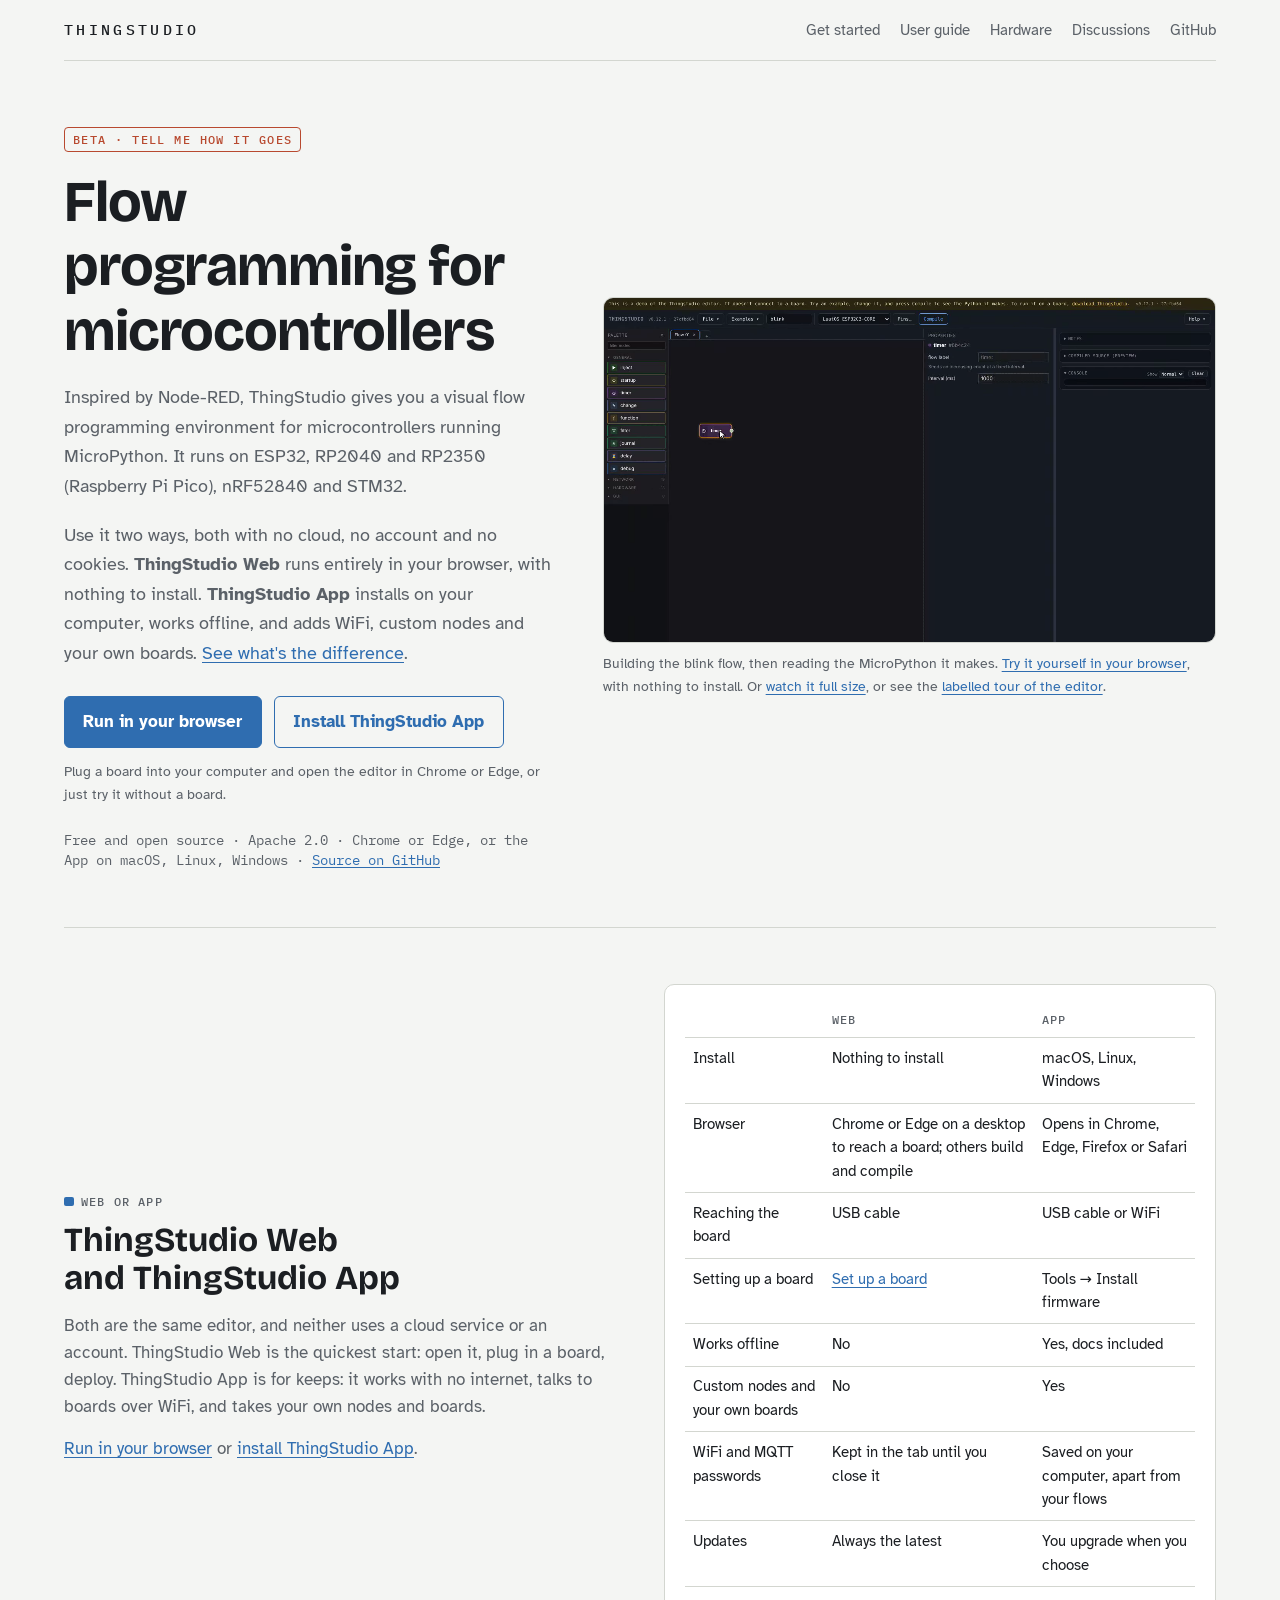
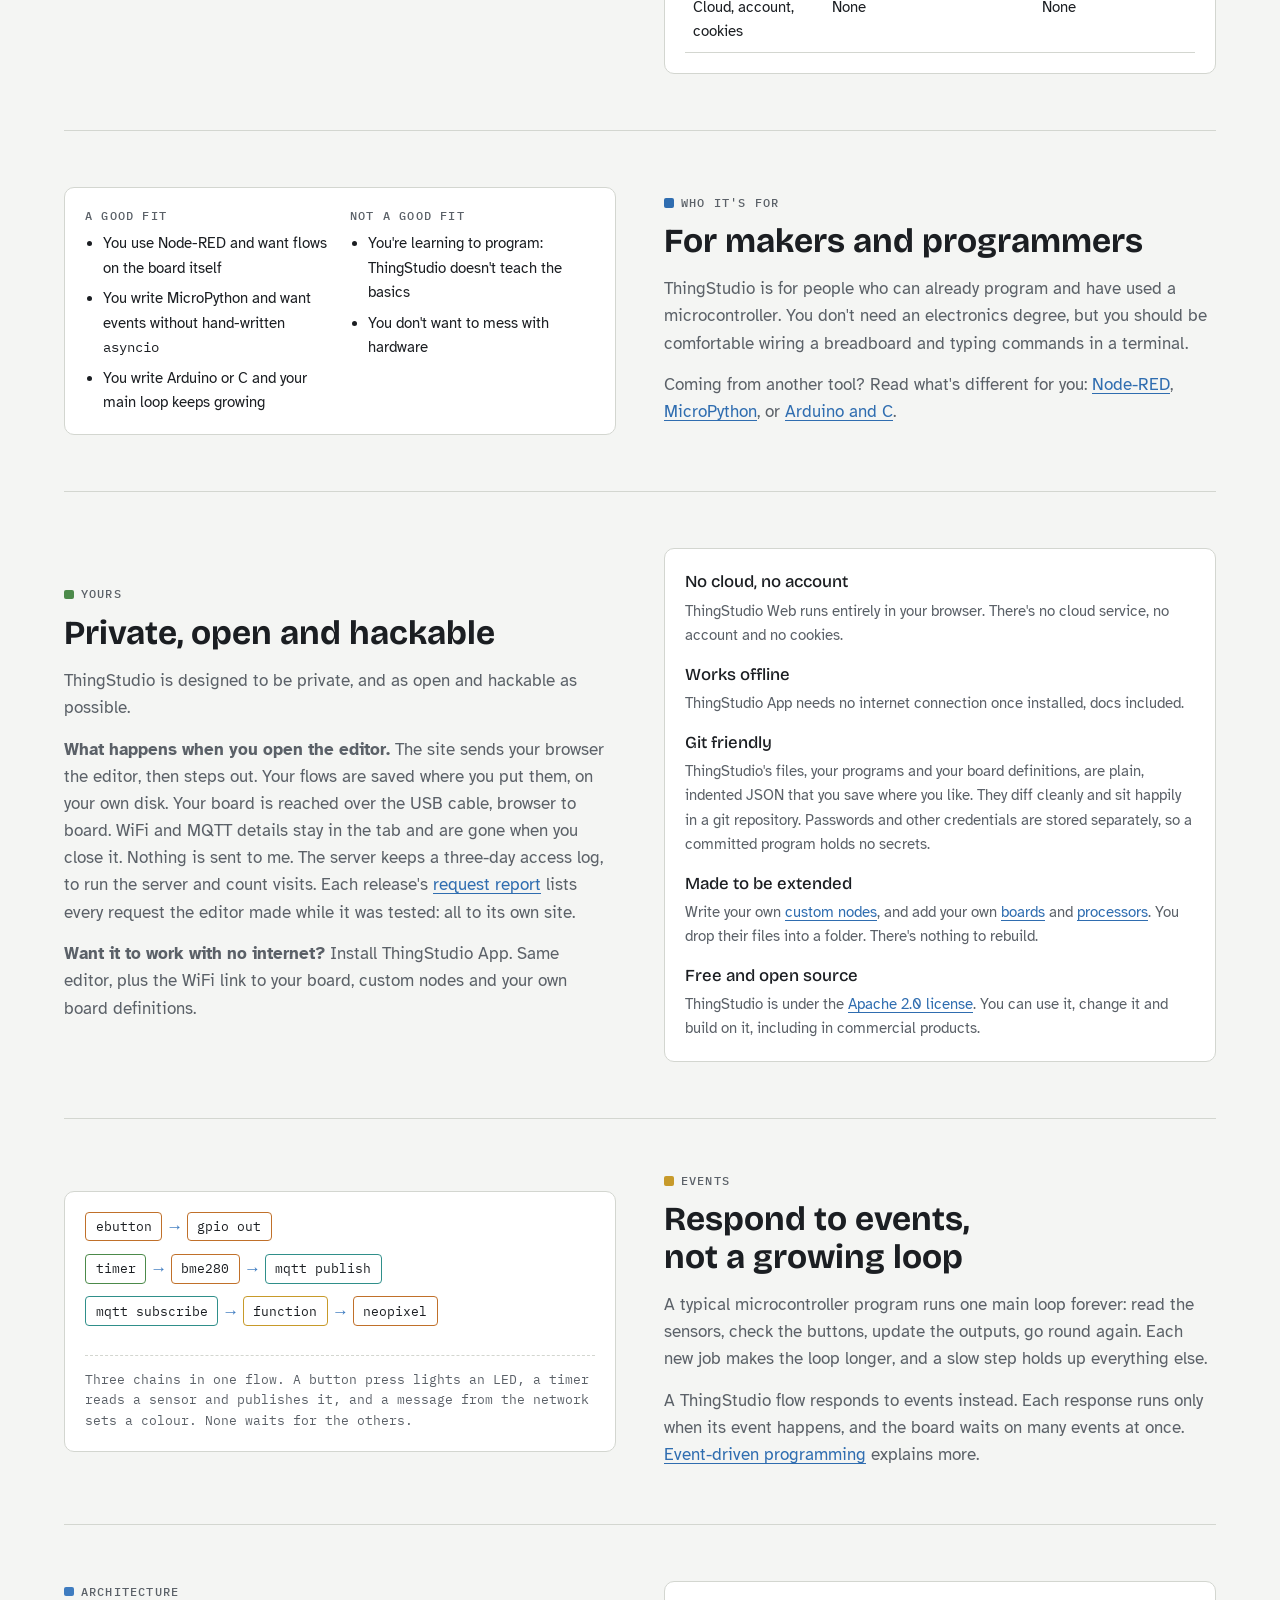
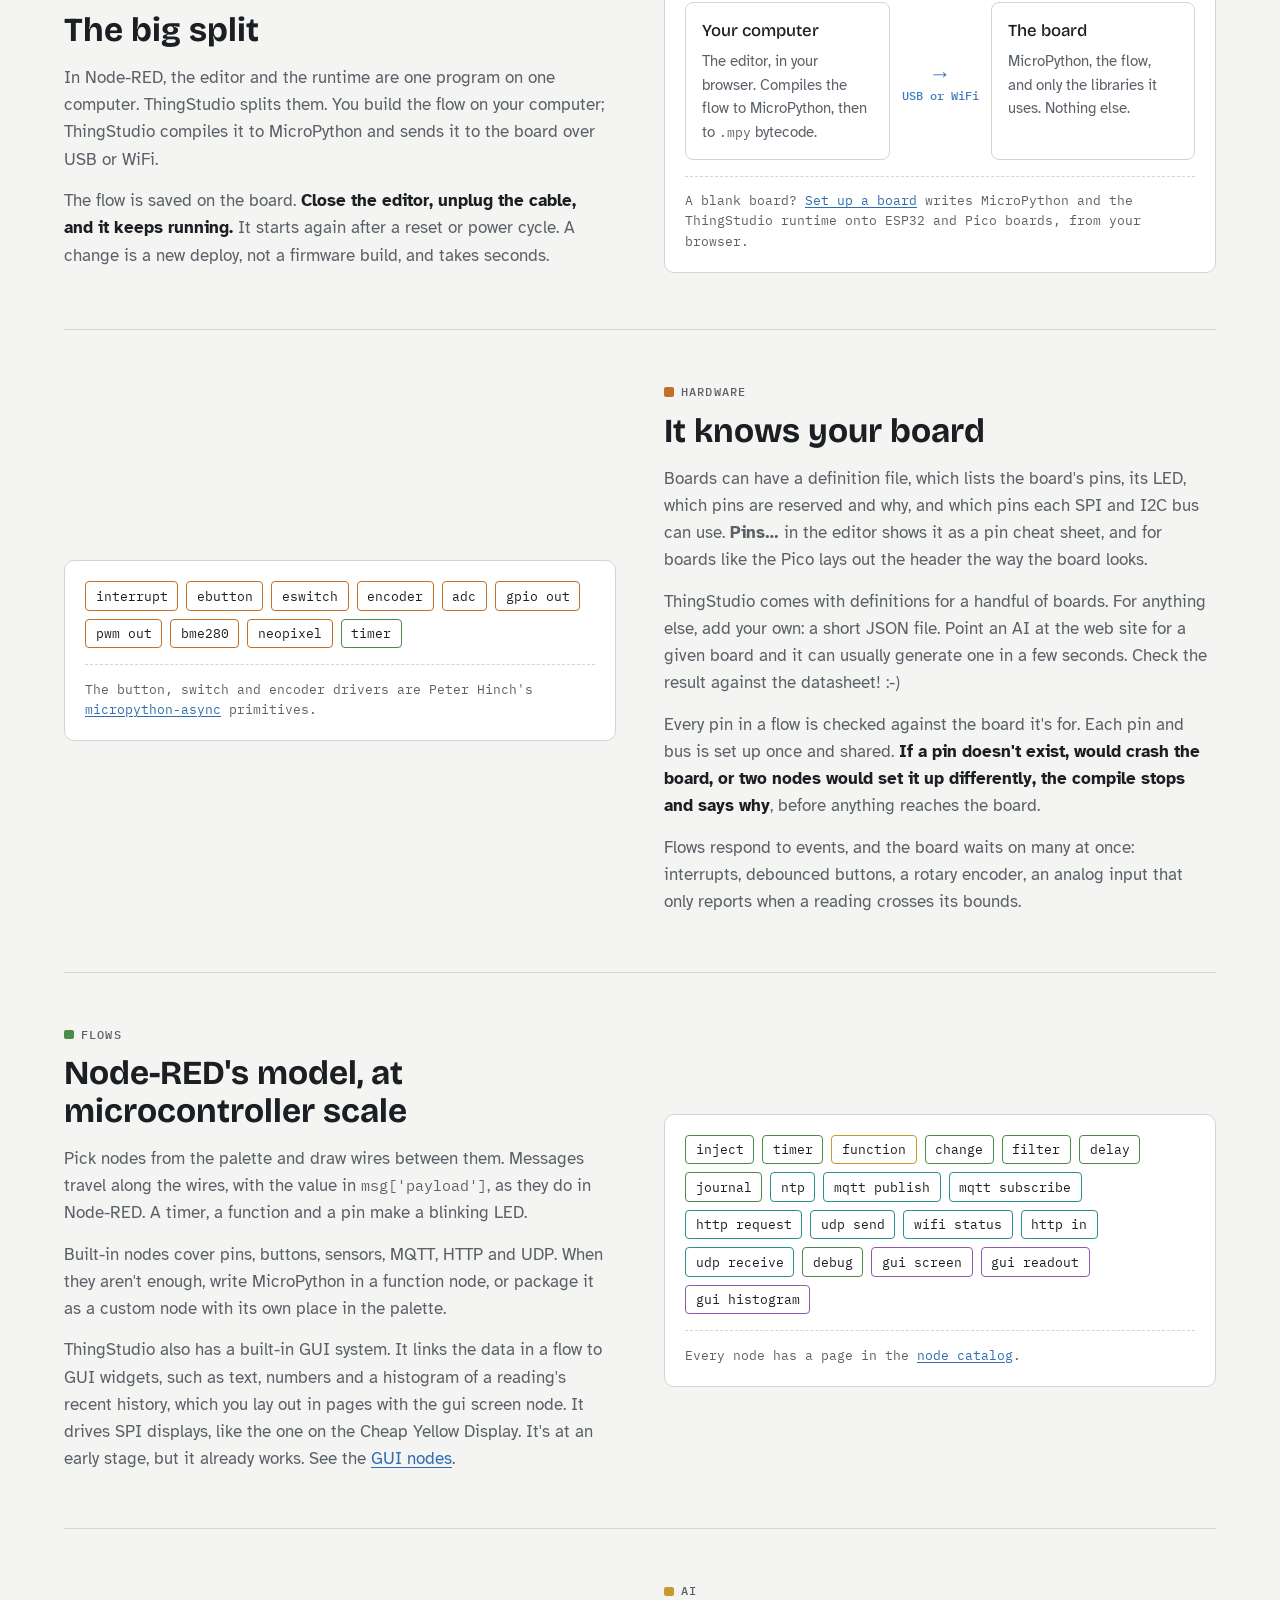
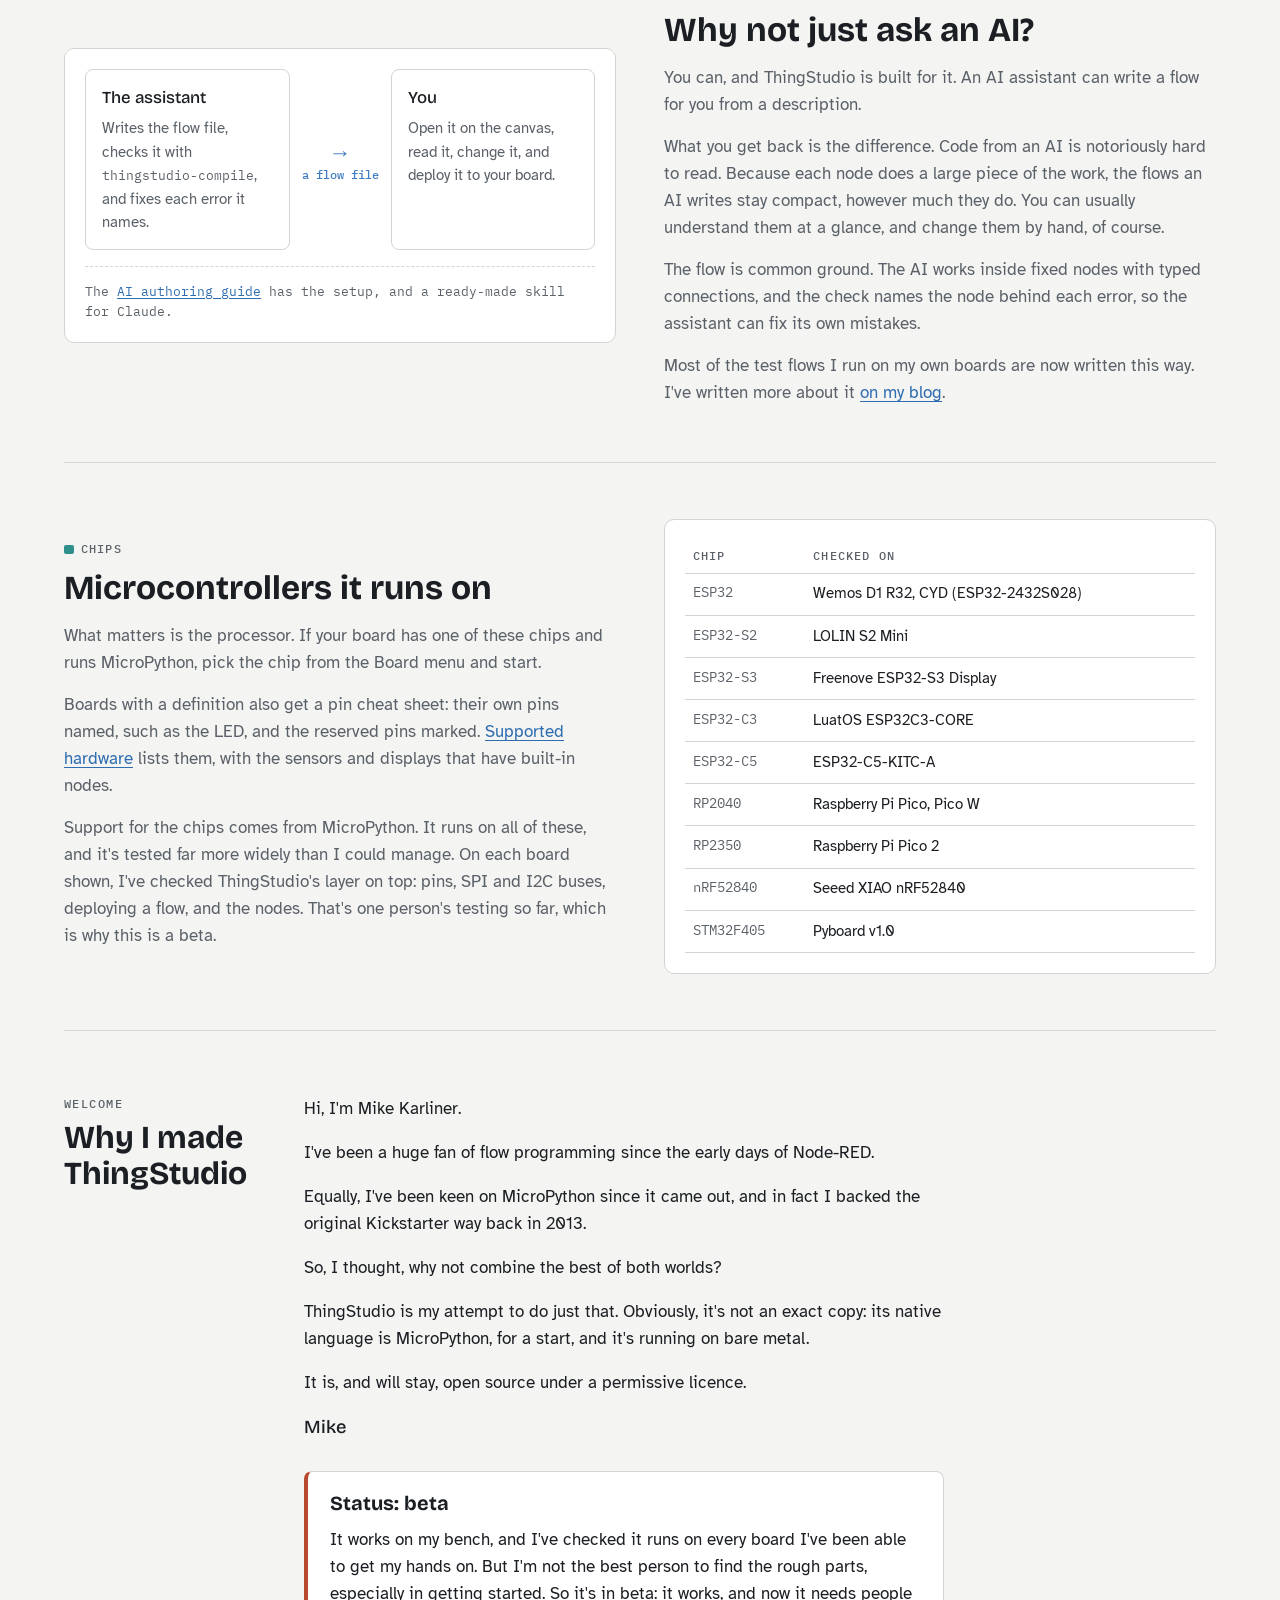
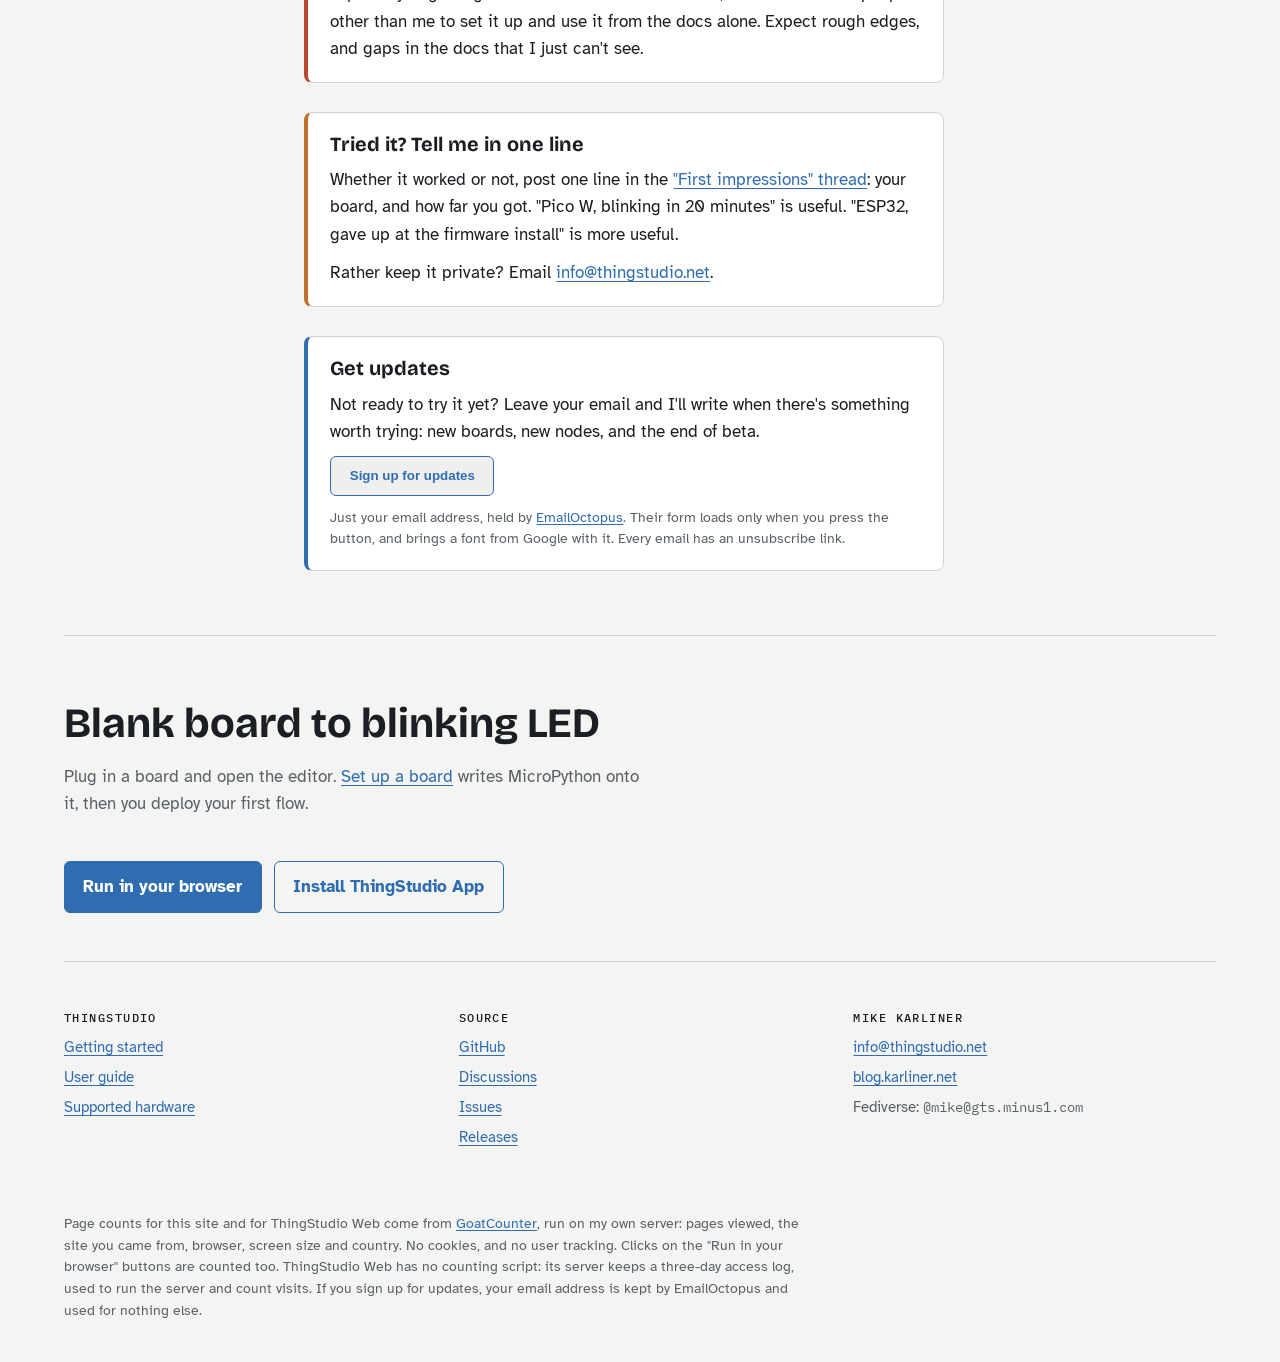
==== commit 49eb7281: "Landing: two ways to use it, and a Web or App table The hero says once that both forms have no cloud" ====
--- a/index.html
+++ b/index.html
@@ -261,15 +261,17 @@
       <a class="badge" href="#testers">Beta · tell me how it goes</a>
       <h1>Flow programming for microcontrollers</h1>
       <p class="lede">Inspired by Node-RED, ThingStudio gives you a visual flow programming environment for microcontrollers running MicroPython.
-      It runs on ESP32, RP2040 and RP2350 (Raspberry Pi Pico), nRF52840 and STM32. Runs entirely in your
-        browser. No cloud, no account, no cookies.</p>
+      It runs on ESP32, RP2040 and RP2350 (Raspberry Pi Pico), nRF52840 and STM32.</p>
+      <p class="lede">Use it two ways, both with no cloud, no account and no cookies. <b>ThingStudio Web</b> runs
+        entirely in your browser, with nothing to install. <b>ThingStudio App</b> installs on your computer, works
+        offline, and adds WiFi, custom nodes and your own boards. <a href="#web-or-app">See what's the
+        difference</a>.</p>
       <div class="ctas">
         <a class="btn primary" href="https://web.thingstudio.net/" target="_blank" rel="noopener" data-goatcounter-click="open-web-hero">Run in your browser</a>
         <a class="btn secondary" href="https://docs.thingstudio.net/getting-started/" data-goatcounter-click="get-started-hero">Install ThingStudio App</a>
       </div>
       <p class="try-note">Plug a board into your computer and open the editor in Chrome or Edge, or just try it
-        without a board. Page counts by <a href="https://www.goatcounter.com/">GoatCounter</a>, on my own server; there's no user
-        tracking.</p>
+        without a board.</p>
       <p class="facts">Free and open source · Apache 2.0 · Chrome or Edge, or the App on macOS, Linux, Windows ·
         <a href="https://github.com/mkarliner/ThingStudio">Source on GitHub</a></p>
     </div>
@@ -289,6 +291,35 @@
   </section>
 
   <section class="features" aria-label="What ThingStudio does">
+    <div class="row" id="web-or-app">
+      <div class="text">
+        <span class="tag" style="--c: var(--accent)">Web or App</span>
+        <h2>ThingStudio Web and ThingStudio App</h2>
+        <p>Both are the same editor, and neither uses a cloud service or an account. ThingStudio Web is the quickest
+          start: open it, plug in a board, deploy. ThingStudio App is for keeps: it works with no internet, talks to
+          boards over WiFi, and takes your own nodes and boards.</p>
+        <p><a href="https://web.thingstudio.net/" target="_blank" rel="noopener" data-goatcounter-click="open-web-table">Run
+          in your browser</a> or <a href="https://docs.thingstudio.net/getting-started/" data-goatcounter-click="get-started-table">install
+          ThingStudio App</a>.</p>
+      </div>
+      <div class="panel tbl">
+        <table>
+          <thead><tr><th></th><th>Web</th><th>App</th></tr></thead>
+          <tbody>
+            <tr><td>Install</td><td>Nothing to install</td><td>macOS, Linux, Windows</td></tr>
+            <tr><td>Browser</td><td>Chrome or Edge on a desktop to reach a board; others build and compile</td><td>Opens in Chrome, Edge, Firefox or Safari</td></tr>
+            <tr><td>Reaching the board</td><td>USB cable</td><td>USB cable or WiFi</td></tr>
+            <tr><td>Setting up a board</td><td><a href="https://web.thingstudio.net/setup">Set up a board</a></td><td>Tools → Install firmware</td></tr>
+            <tr><td>Works offline</td><td>No</td><td>Yes, docs included</td></tr>
+            <tr><td>Custom nodes and your own boards</td><td>No</td><td>Yes</td></tr>
+            <tr><td>WiFi and MQTT passwords</td><td>Kept in the tab until you close it</td><td>Saved on your computer, apart from your flows</td></tr>
+            <tr><td>Updates</td><td>Always the latest</td><td>You upgrade when you choose</td></tr>
+            <tr><td>Cloud, account, cookies</td><td>None</td><td>None</td></tr>
+          </tbody>
+        </table>
+      </div>
+    </div>
+
     <div class="row">
       <div class="text">
         <span class="tag" style="--c: var(--accent)">Who it's for</span>
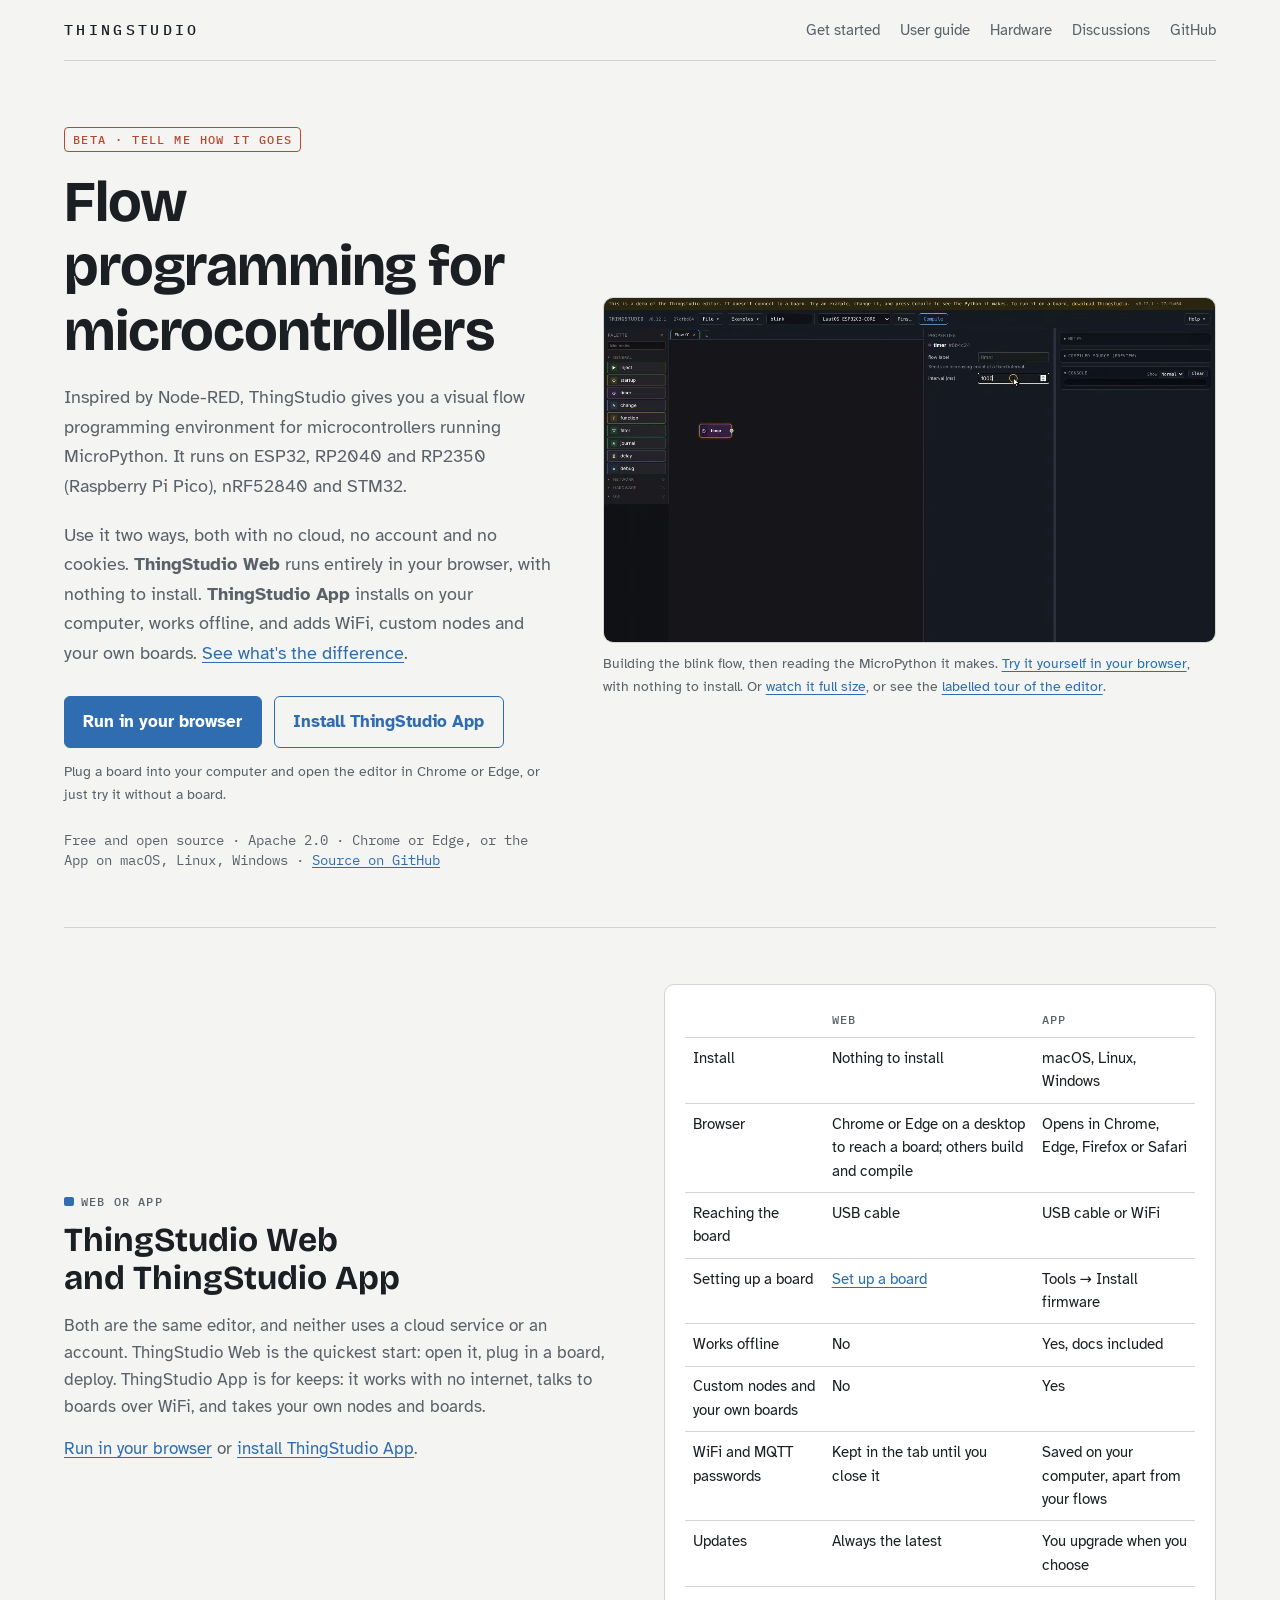
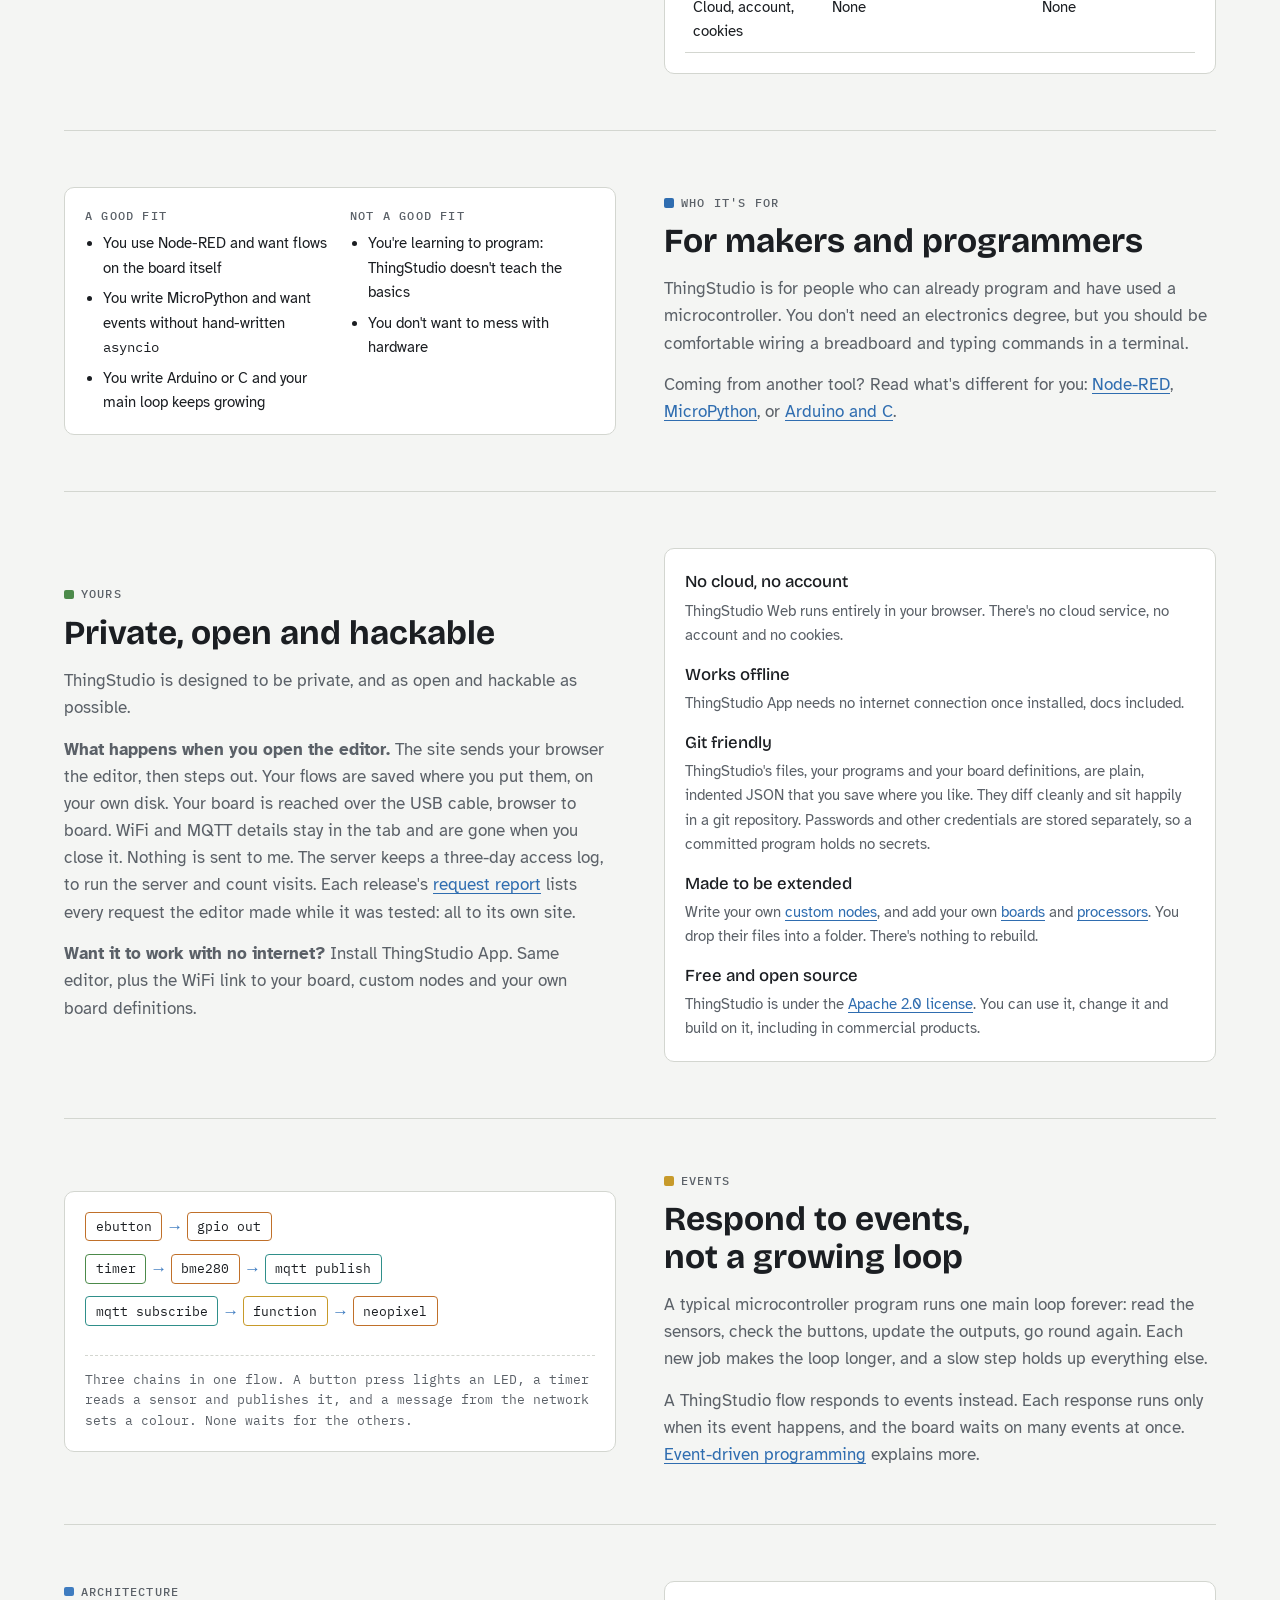
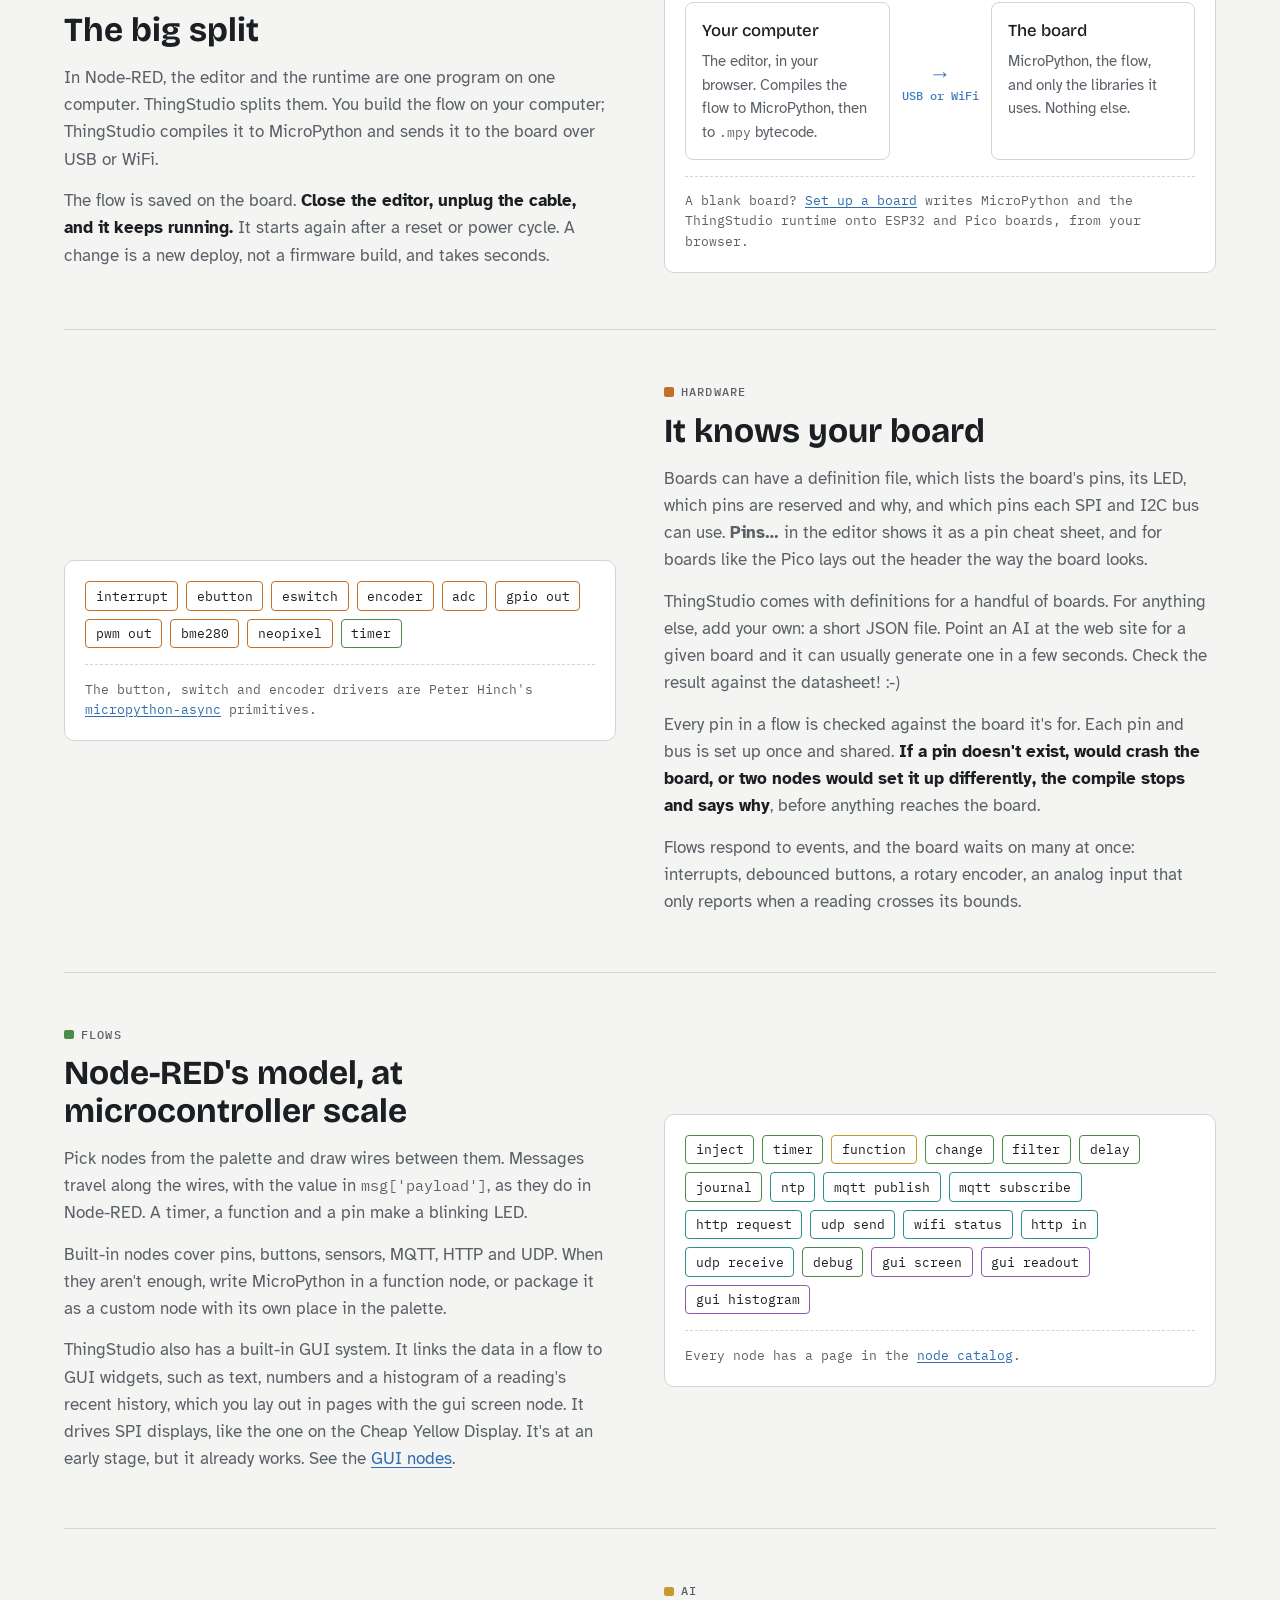
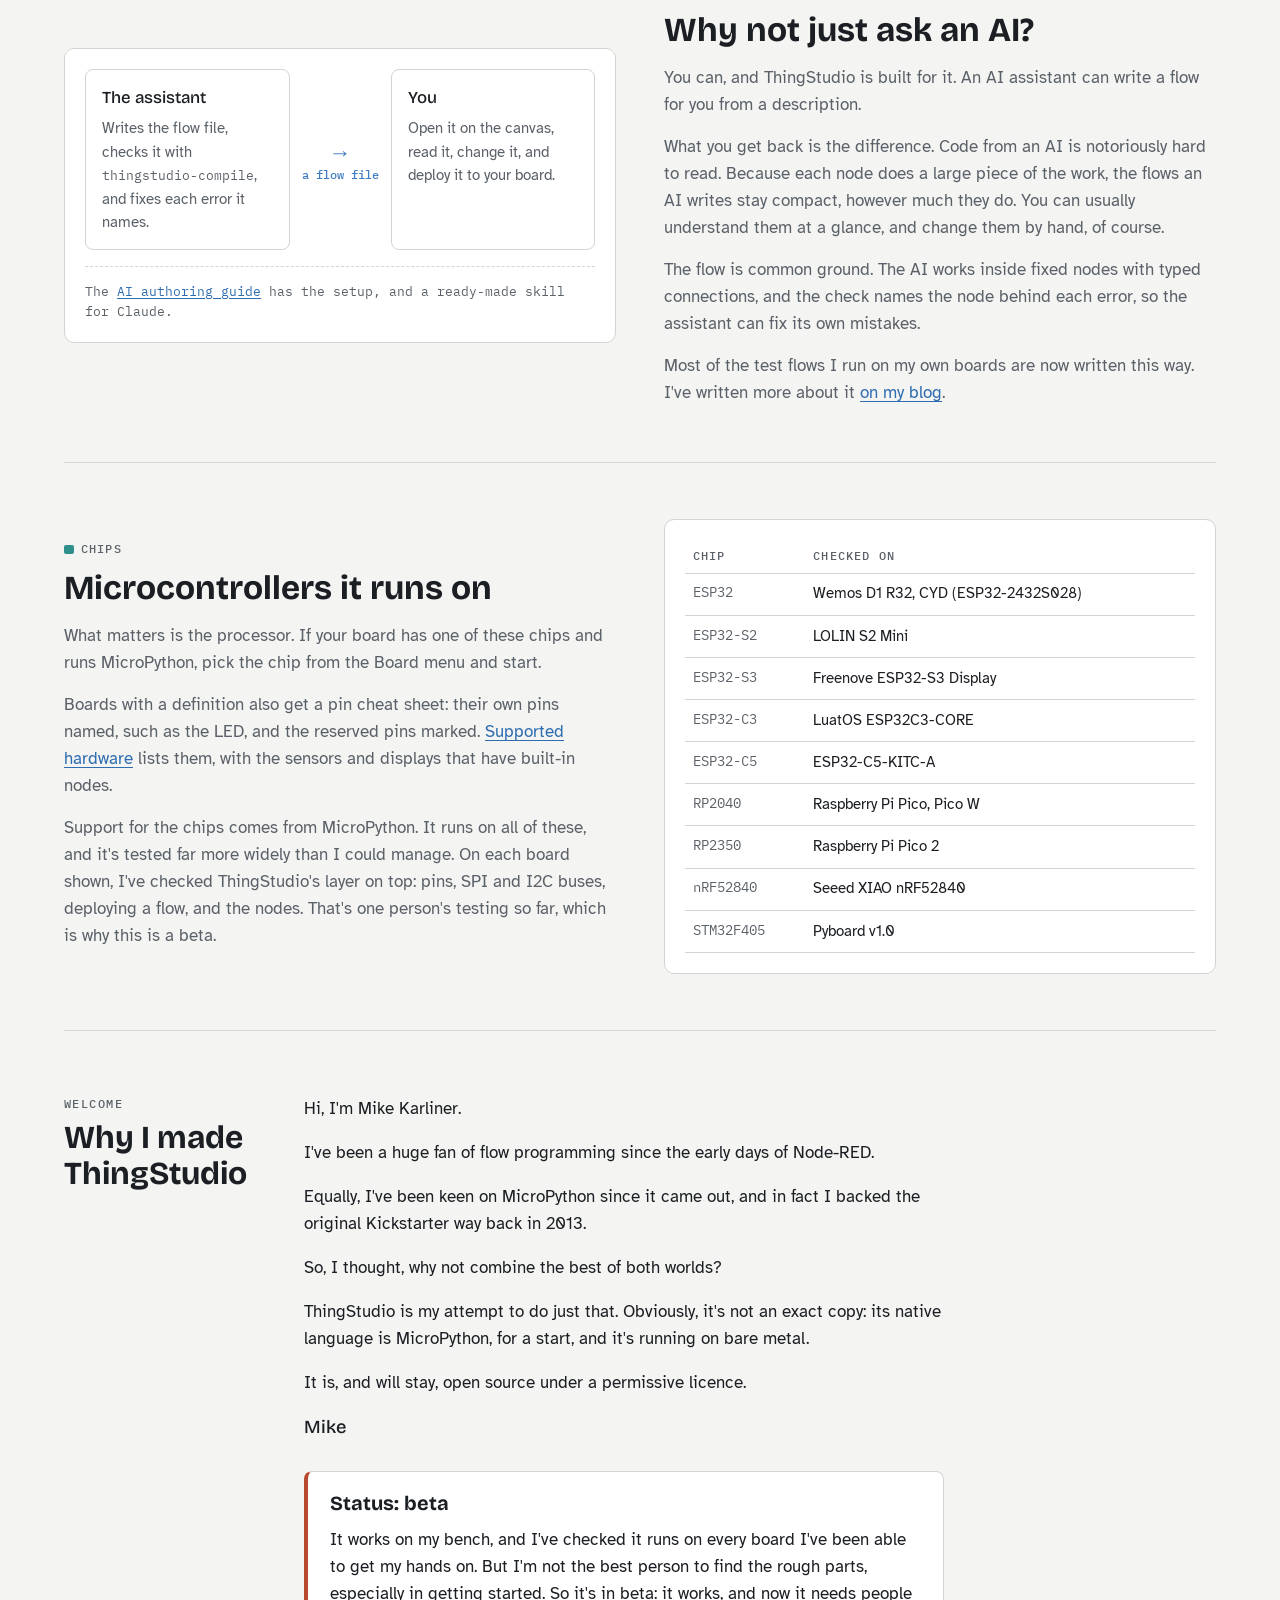
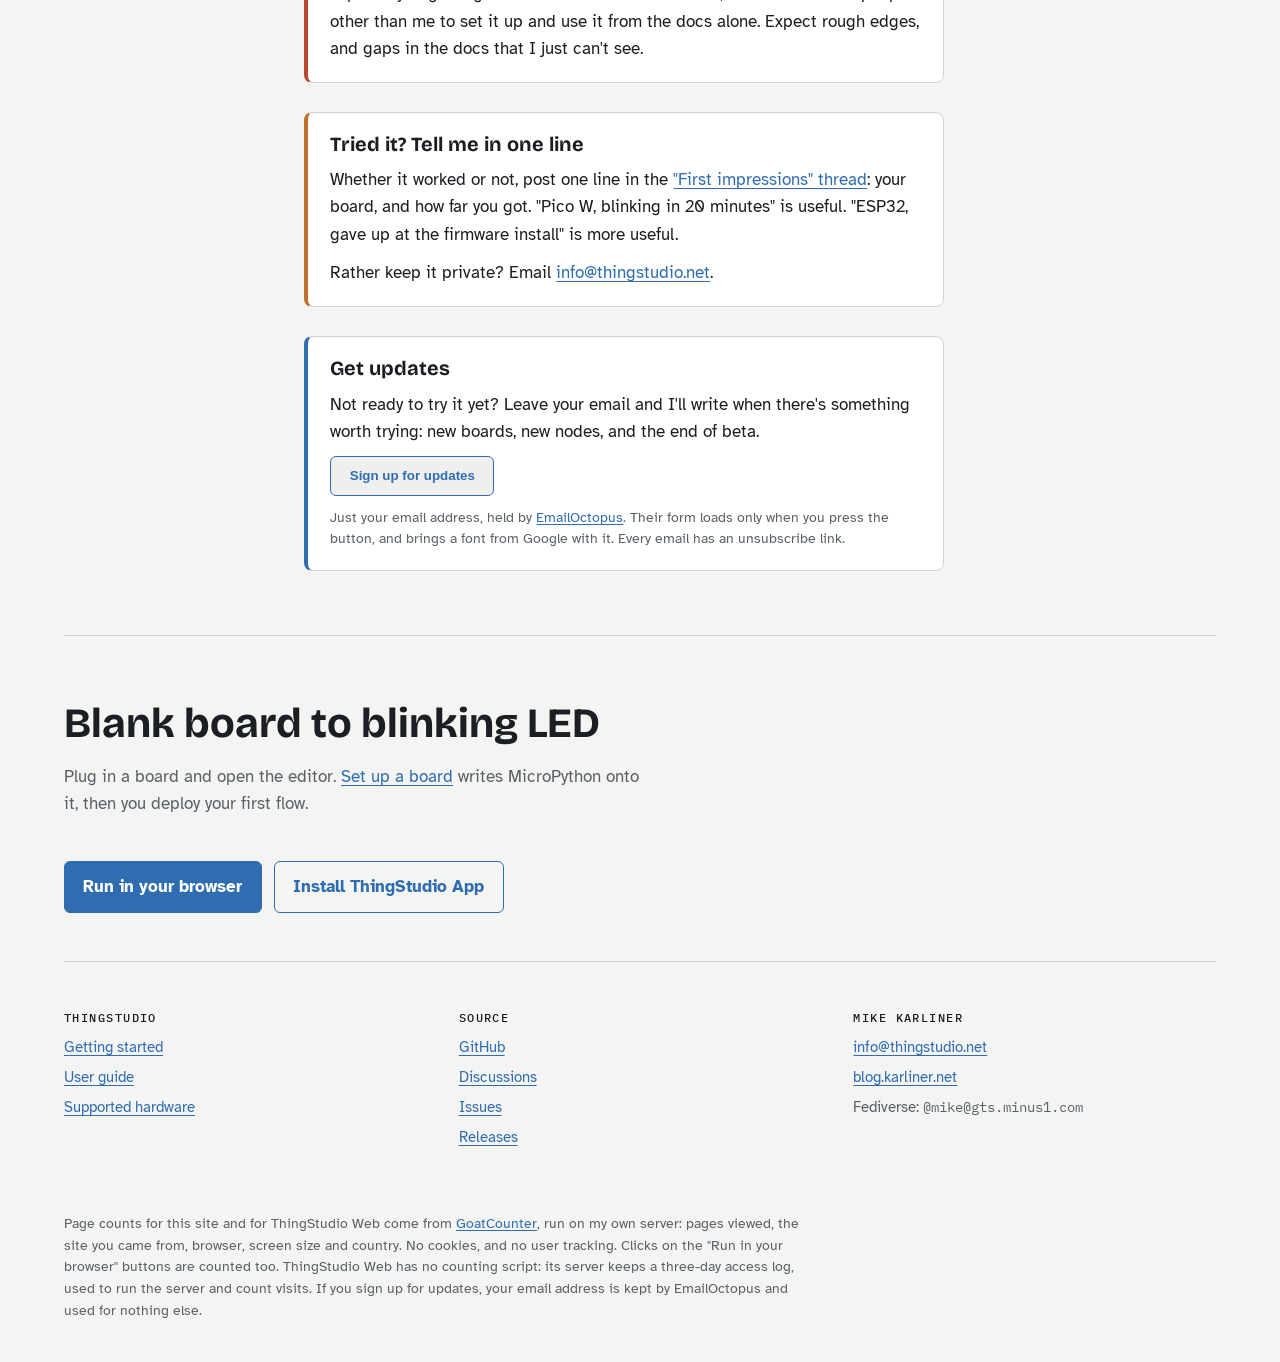
==== commit 8f53d202: "Landing: #ai anchor on Why not just ask an AI? Co-Authored-By: Claude Opus 5.5 <noreply@anthropic.co" ====
--- a/index.html
+++ b/index.html
@@ -507,7 +507,7 @@
       </div>
     </div>
 
-    <div class="row">
+    <div class="row" id="ai">
       <div class="text">
         <span class="tag" style="--c: var(--n-fn)">AI</span>
         <h2>Why not just ask an AI?</h2>
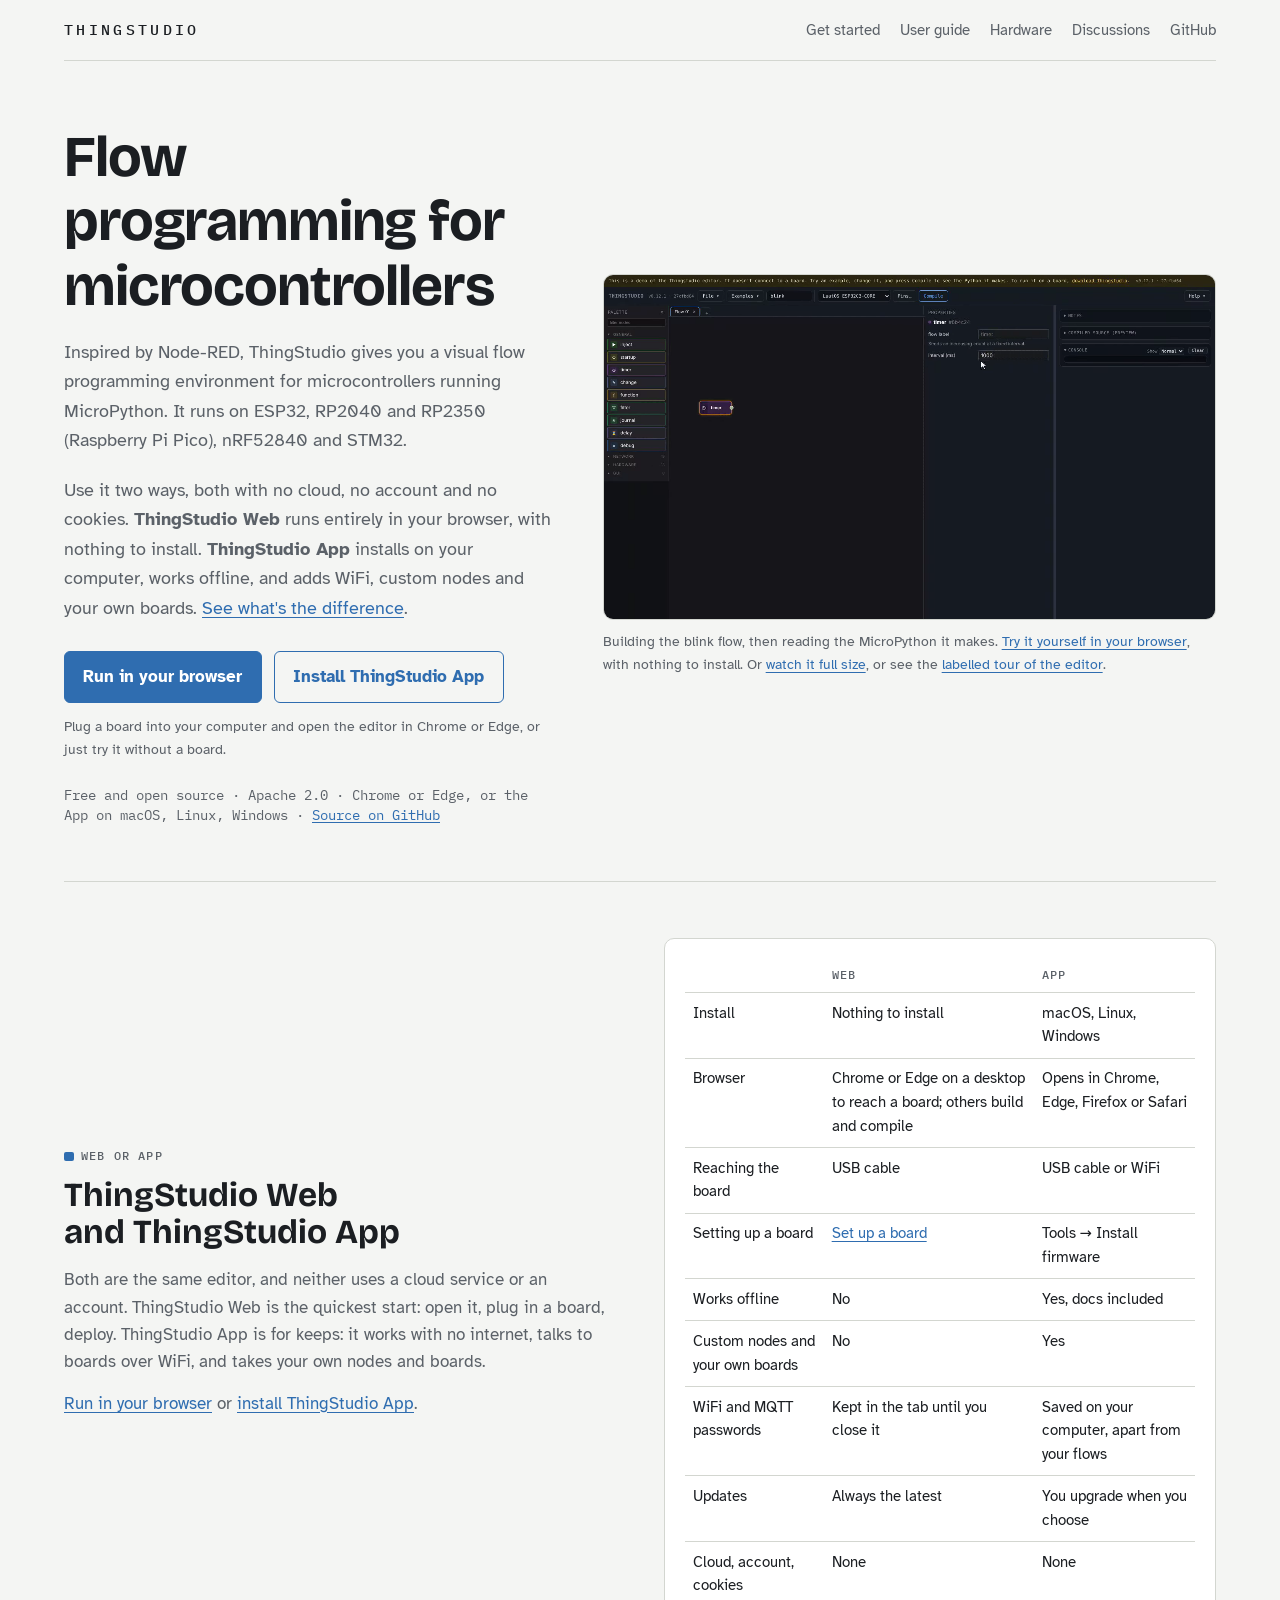
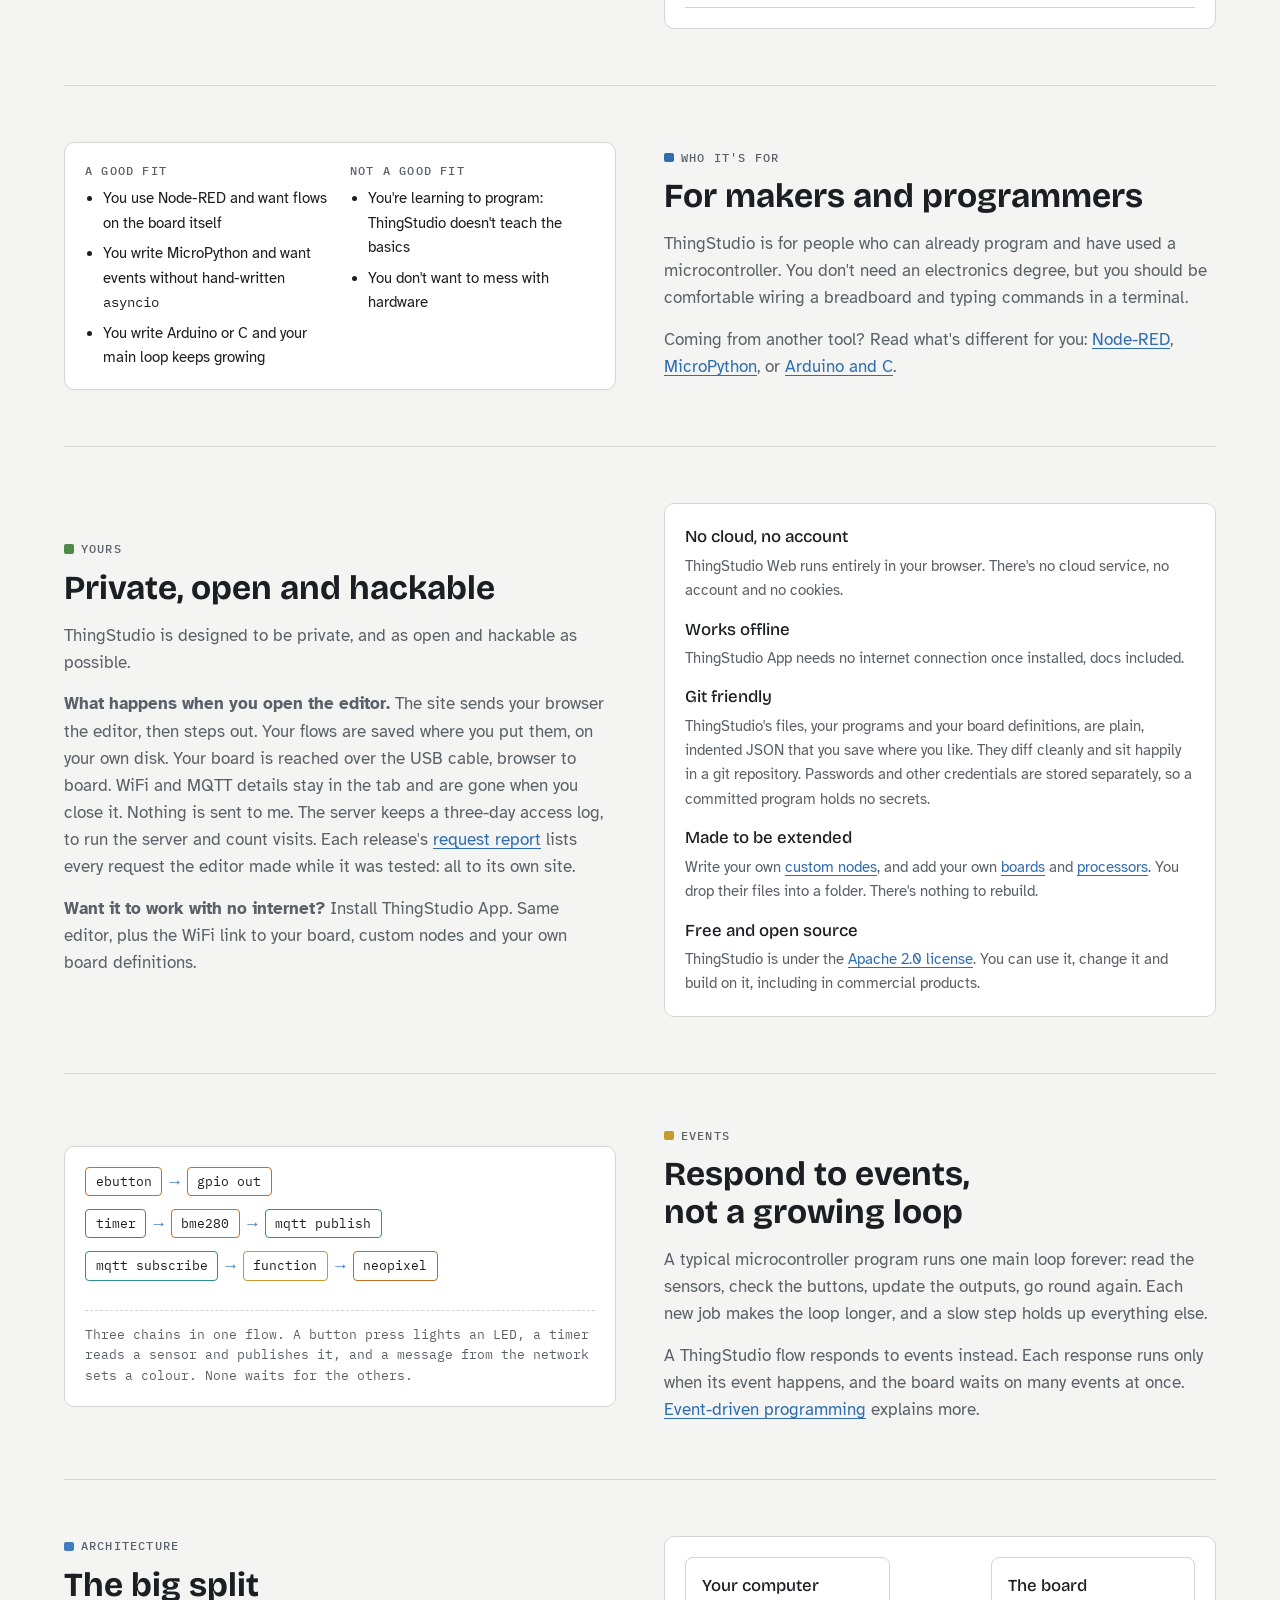
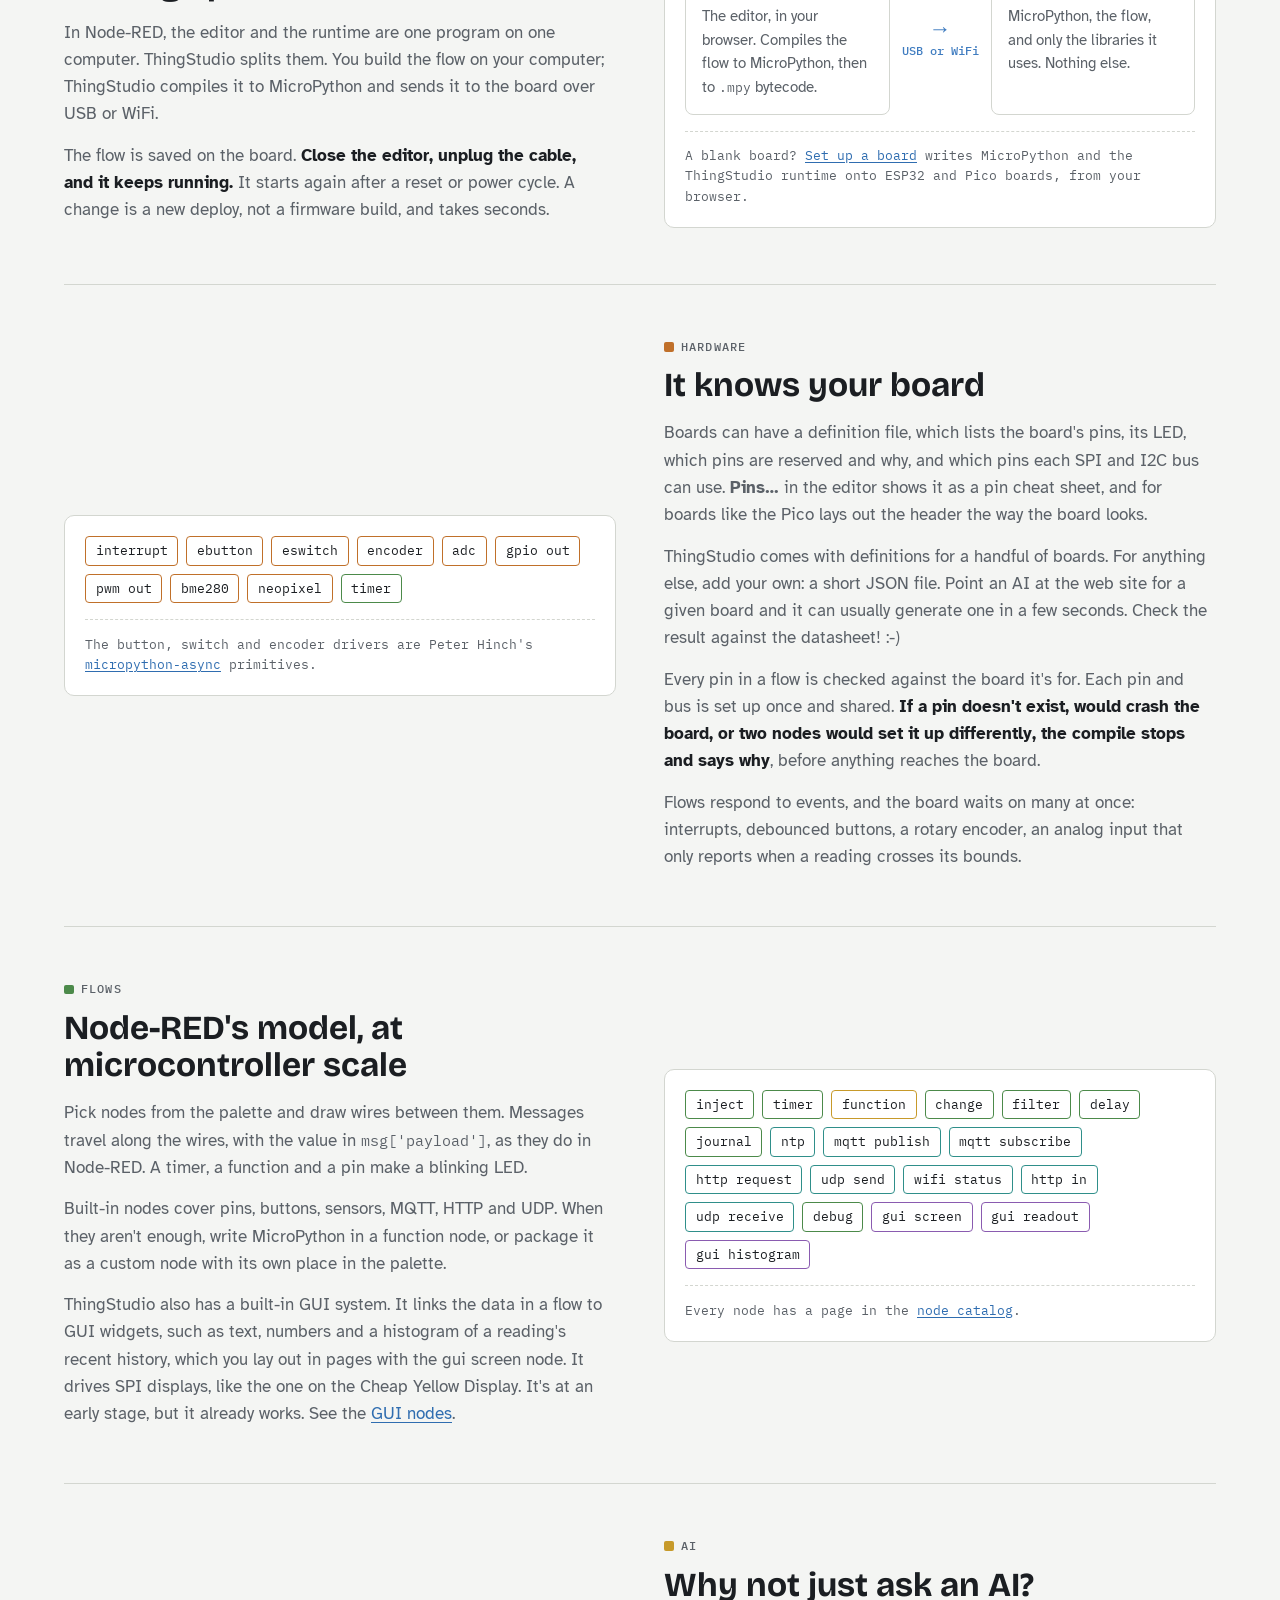
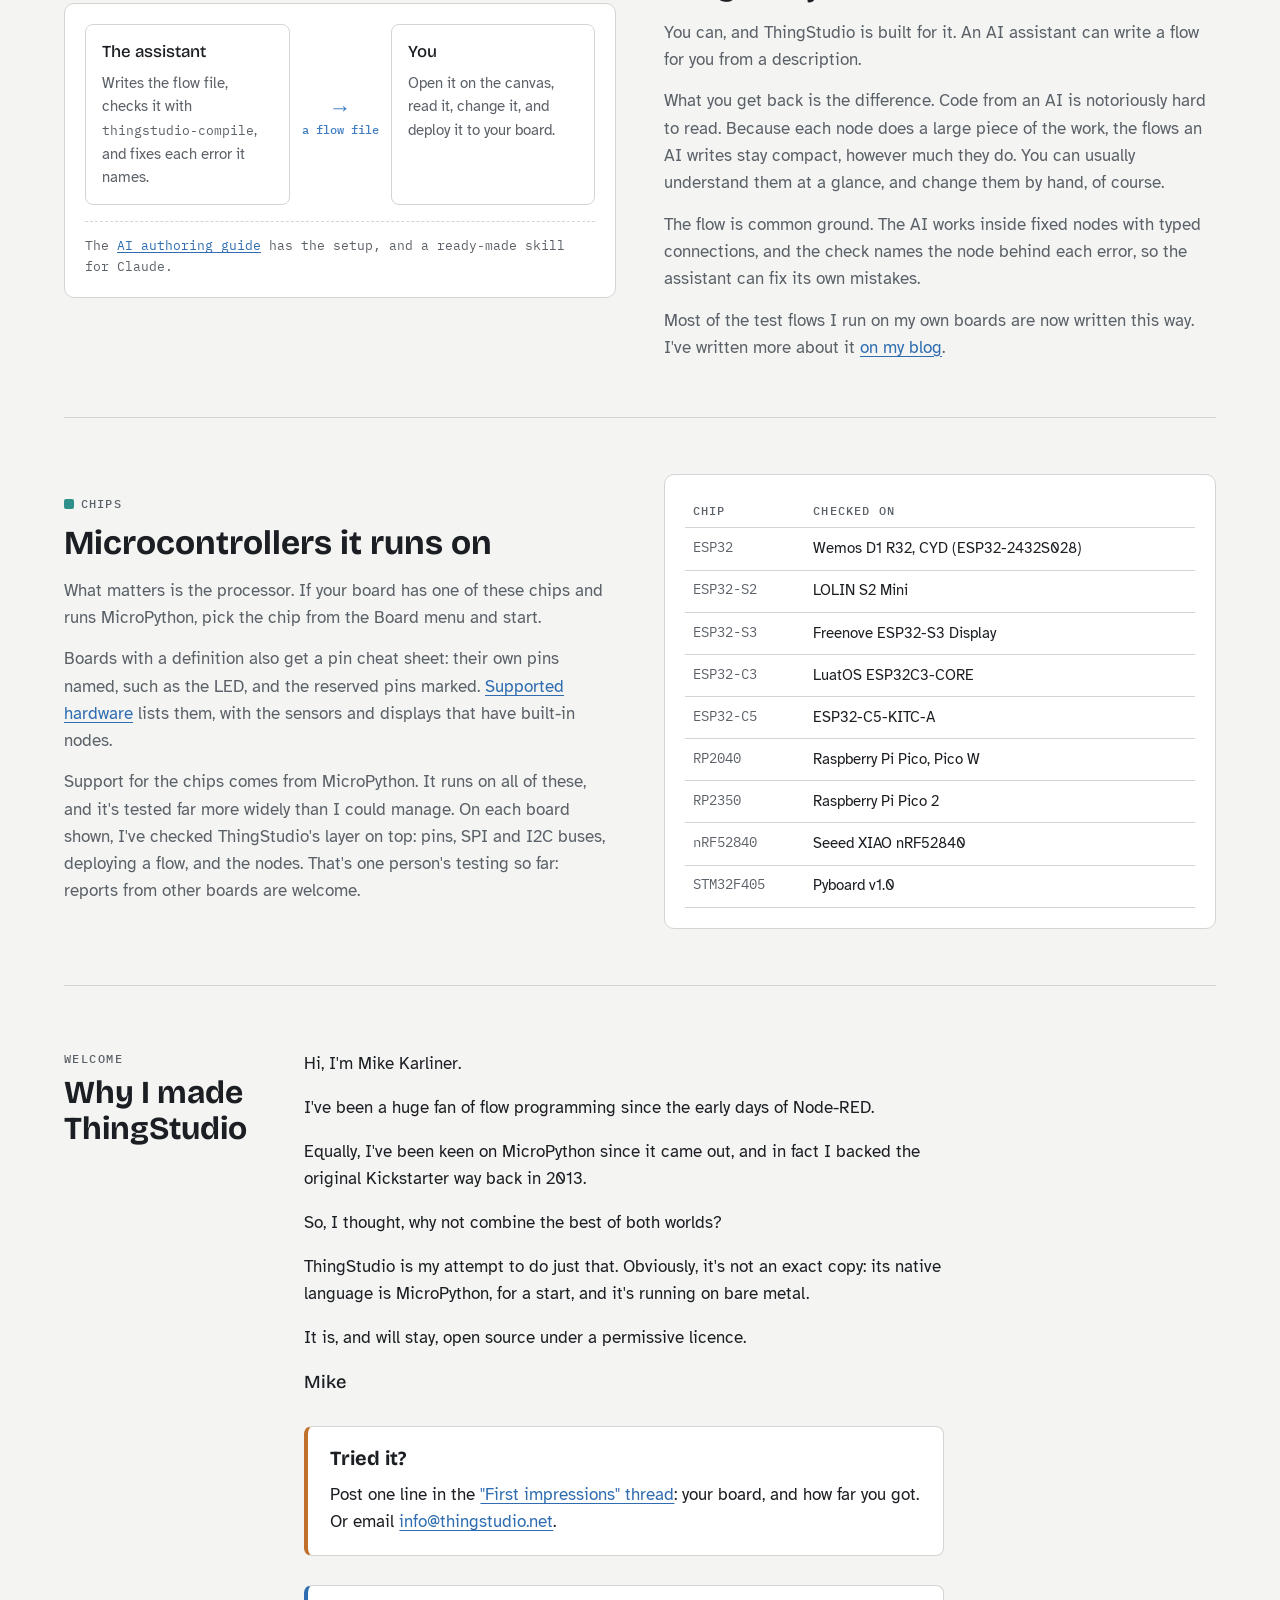
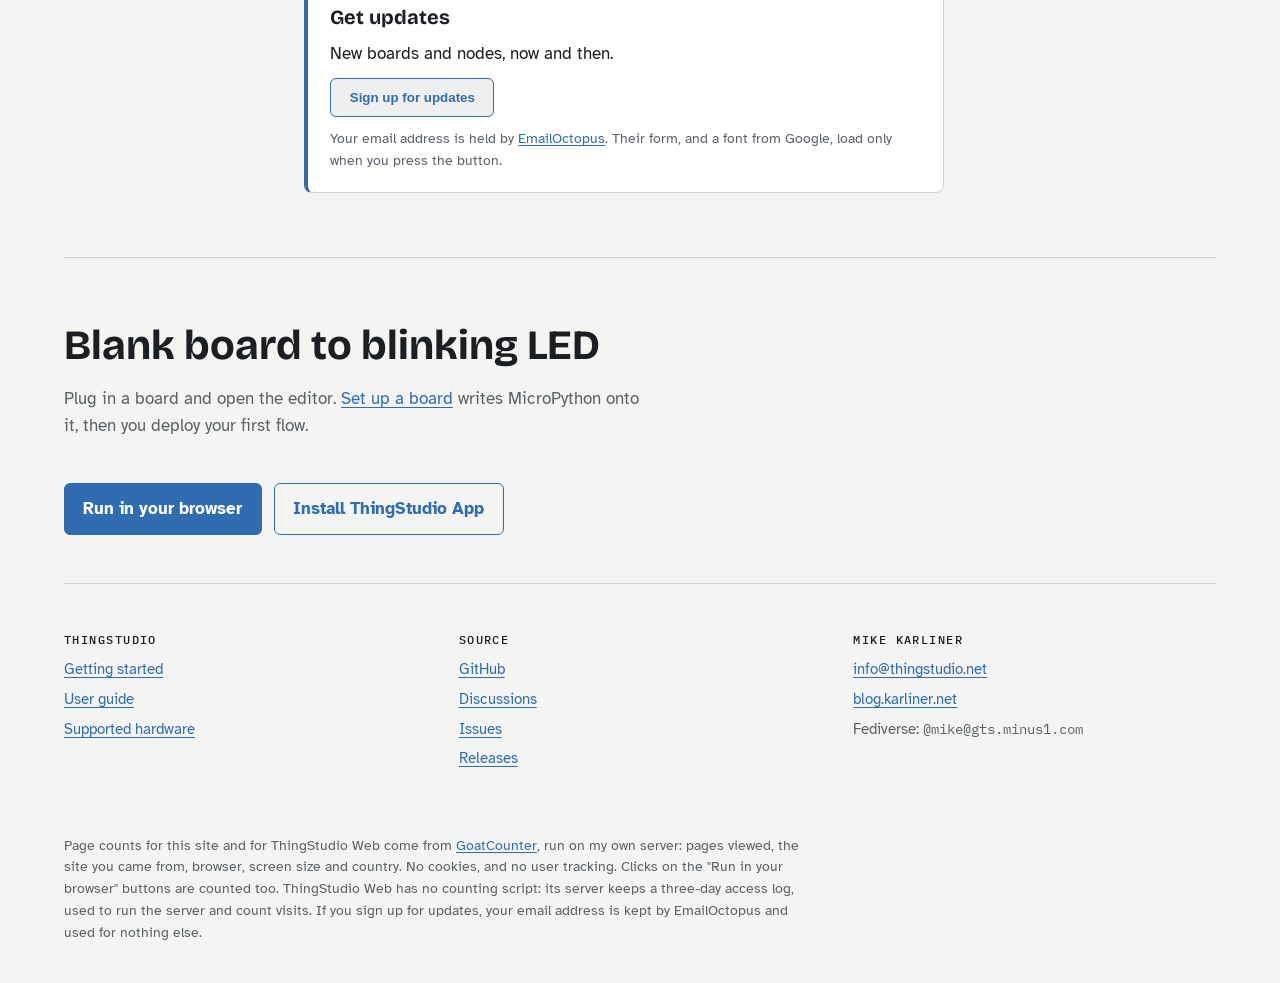
==== commit 44970360: "Landing: beta goes; the letter's callouts trimmed No beta badge, no "Status: beta" callout, no beta " ====
--- a/index.html
+++ b/index.html
@@ -4,14 +4,14 @@
 <meta charset="utf-8">
 <meta name="viewport" content="width=device-width, initial-scale=1">
 <title>ThingStudio: flow programming for microcontrollers</title>
-<meta name="description" content="Node-RED-style flow programming for ESP32, Raspberry Pi Pico, nRF52840 and STM32 boards. ThingStudio compiles your flow to MicroPython and the board runs it on its own. Beta, open source, Apache 2.0.">
+<meta name="description" content="Node-RED-style flow programming for ESP32, Raspberry Pi Pico, nRF52840 and STM32 boards. ThingStudio compiles your flow to MicroPython and the board runs it on its own. Open source, Apache 2.0.">
 <link rel="canonical" href="https://thingstudio.net/">
 <link rel="icon" href="favicon.svg" type="image/svg+xml">
 <meta property="og:type" content="website">
 <meta property="og:url" content="https://thingstudio.net/">
 <meta property="og:site_name" content="ThingStudio">
 <meta property="og:title" content="ThingStudio: flow programming for microcontrollers">
-<meta property="og:description" content="Node-RED-style flows for ESP32, Pico, nRF52840 and STM32 boards, compiled to MicroPython and run on the board itself. Beta and open source.">
+<meta property="og:description" content="Node-RED-style flows for ESP32, Pico, nRF52840 and STM32 boards, compiled to MicroPython and run on the board itself. Open source.">
 <meta property="og:image" content="https://thingstudio.net/og.png">
 <meta property="og:image:width" content="1200">
 <meta property="og:image:height" content="630">
@@ -258,7 +258,6 @@
 
   <section class="hero">
     <div>
-      <a class="badge" href="#testers">Beta · tell me how it goes</a>
       <h1>Flow programming for microcontrollers</h1>
       <p class="lede">Inspired by Node-RED, ThingStudio gives you a visual flow programming environment for microcontrollers running MicroPython.
       It runs on ESP32, RP2040 and RP2350 (Raspberry Pi Pico), nRF52840 and STM32.</p>
@@ -544,7 +543,7 @@
           lists them, with the sensors and displays that have built-in nodes.</p>
         <p>Support for the chips comes from MicroPython. It runs on all of these, and it's tested far more widely
           than I could manage. On each board shown, I've checked ThingStudio's layer on top: pins, SPI and I2C buses,
-          deploying a flow, and the nodes. That's one person's testing so far, which is why this is a beta.</p>
+          deploying a flow, and the nodes. That's one person's testing so far: reports from other boards are welcome.</p>
       </div>
       <div class="panel tbl">
         <table>
@@ -581,36 +580,24 @@
       <p>It is, and will stay, open source under a permissive licence.</p>
       <p class="sign">Mike</p>
 
-      <div class="callout" id="status" style="--c: var(--alpha)">
-        <h3>Status: beta</h3>
-        <p>It works on my bench, and I've checked it runs on every board I've been able to get my hands on.
-          But I'm not the best person to find the rough parts, especially in getting started. So it's in beta:
-          it works, and now it needs people other than me to set it up and use it from the docs alone. Expect
-          rough edges, and gaps in the docs that I just can't see.</p>
-      </div>
-
       <div class="callout" id="testers">
-        <h3>Tried it? Tell me in one line</h3>
-        <p>Whether it worked or not, post one line in the
-          <a href="https://github.com/mkarliner/ThingStudio/discussions/20">"First impressions" thread</a>: your board, and
-          how far you got. "Pico W, blinking in 20 minutes" is useful. "ESP32, gave up at the firmware install" is
-          more useful.</p>
-        <p>Rather keep it private? Email <a href="mailto:info@thingstudio.net">info@thingstudio.net</a>.</p>
+        <h3>Tried it?</h3>
+        <p>Post one line in the <a href="https://github.com/mkarliner/ThingStudio/discussions/20">"First
+          impressions" thread</a>: your board, and how far you got. Or email
+          <a href="mailto:info@thingstudio.net">info@thingstudio.net</a>.</p>
       </div>
 
       <div class="callout" id="updates">
         <h3>Get updates</h3>
-        <p>Not ready to try it yet? Leave your email and I'll write when there's something worth trying: new boards,
-          new nodes, and the end of beta.</p>
+        <p>New boards and nodes, now and then.</p>
         <!-- The EmailOctopus form loads only when asked for, so a visit makes no third-party request (2026-11-08). -->
         <div id="signup-slot">
           <button type="button" class="btn secondary" id="signup-load">Sign up for updates</button>
           <noscript><p>The signup form needs JavaScript. Or email <a href="mailto:info@thingstudio.net">info@thingstudio.net</a>
             and I'll add you.</p></noscript>
         </div>
-        <p class="small">Just your email address, held by <a href="https://emailoctopus.com/">EmailOctopus</a>. Their
-          form loads only when you press the button, and brings a font from Google with it. Every email has an
-          unsubscribe link.</p>
+        <p class="small">Your email address is held by <a href="https://emailoctopus.com/">EmailOctopus</a>. Their form,
+          and a font from Google, load only when you press the button.</p>
       </div>
     </div>
   </section>
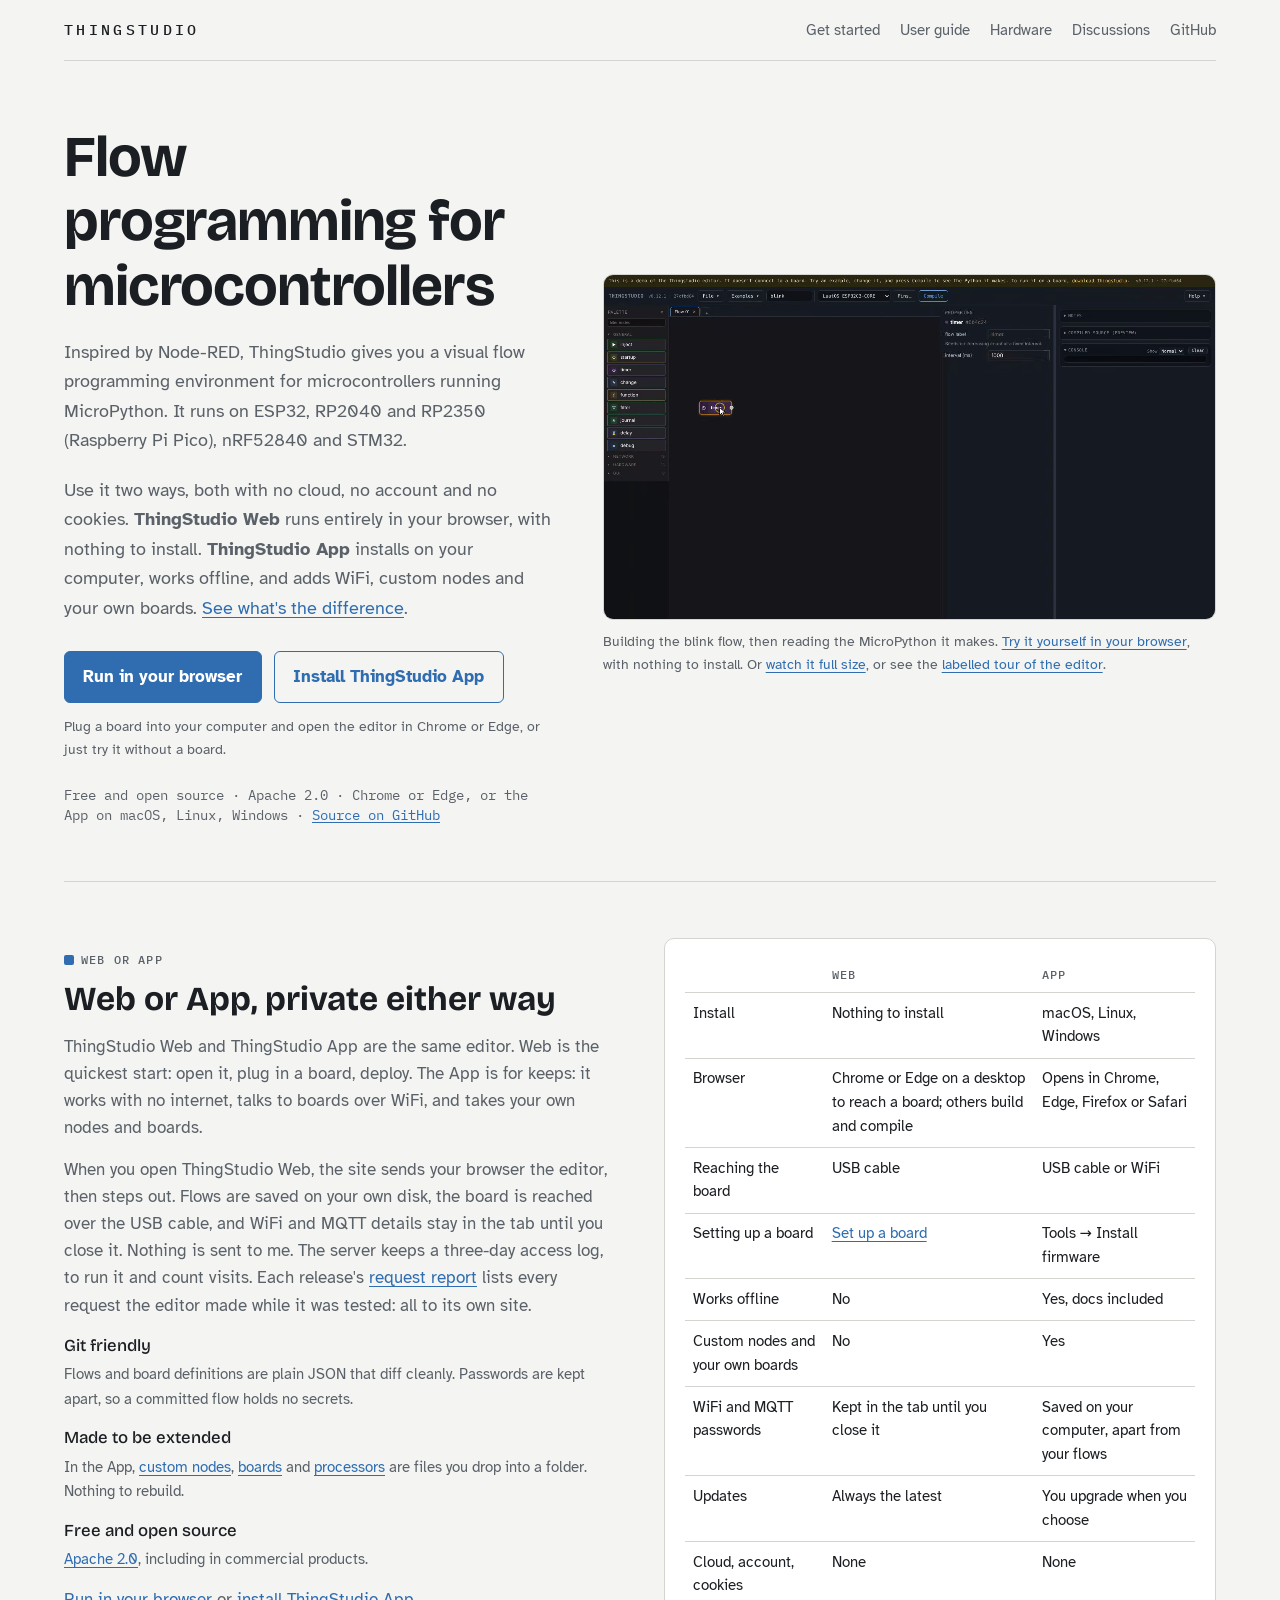
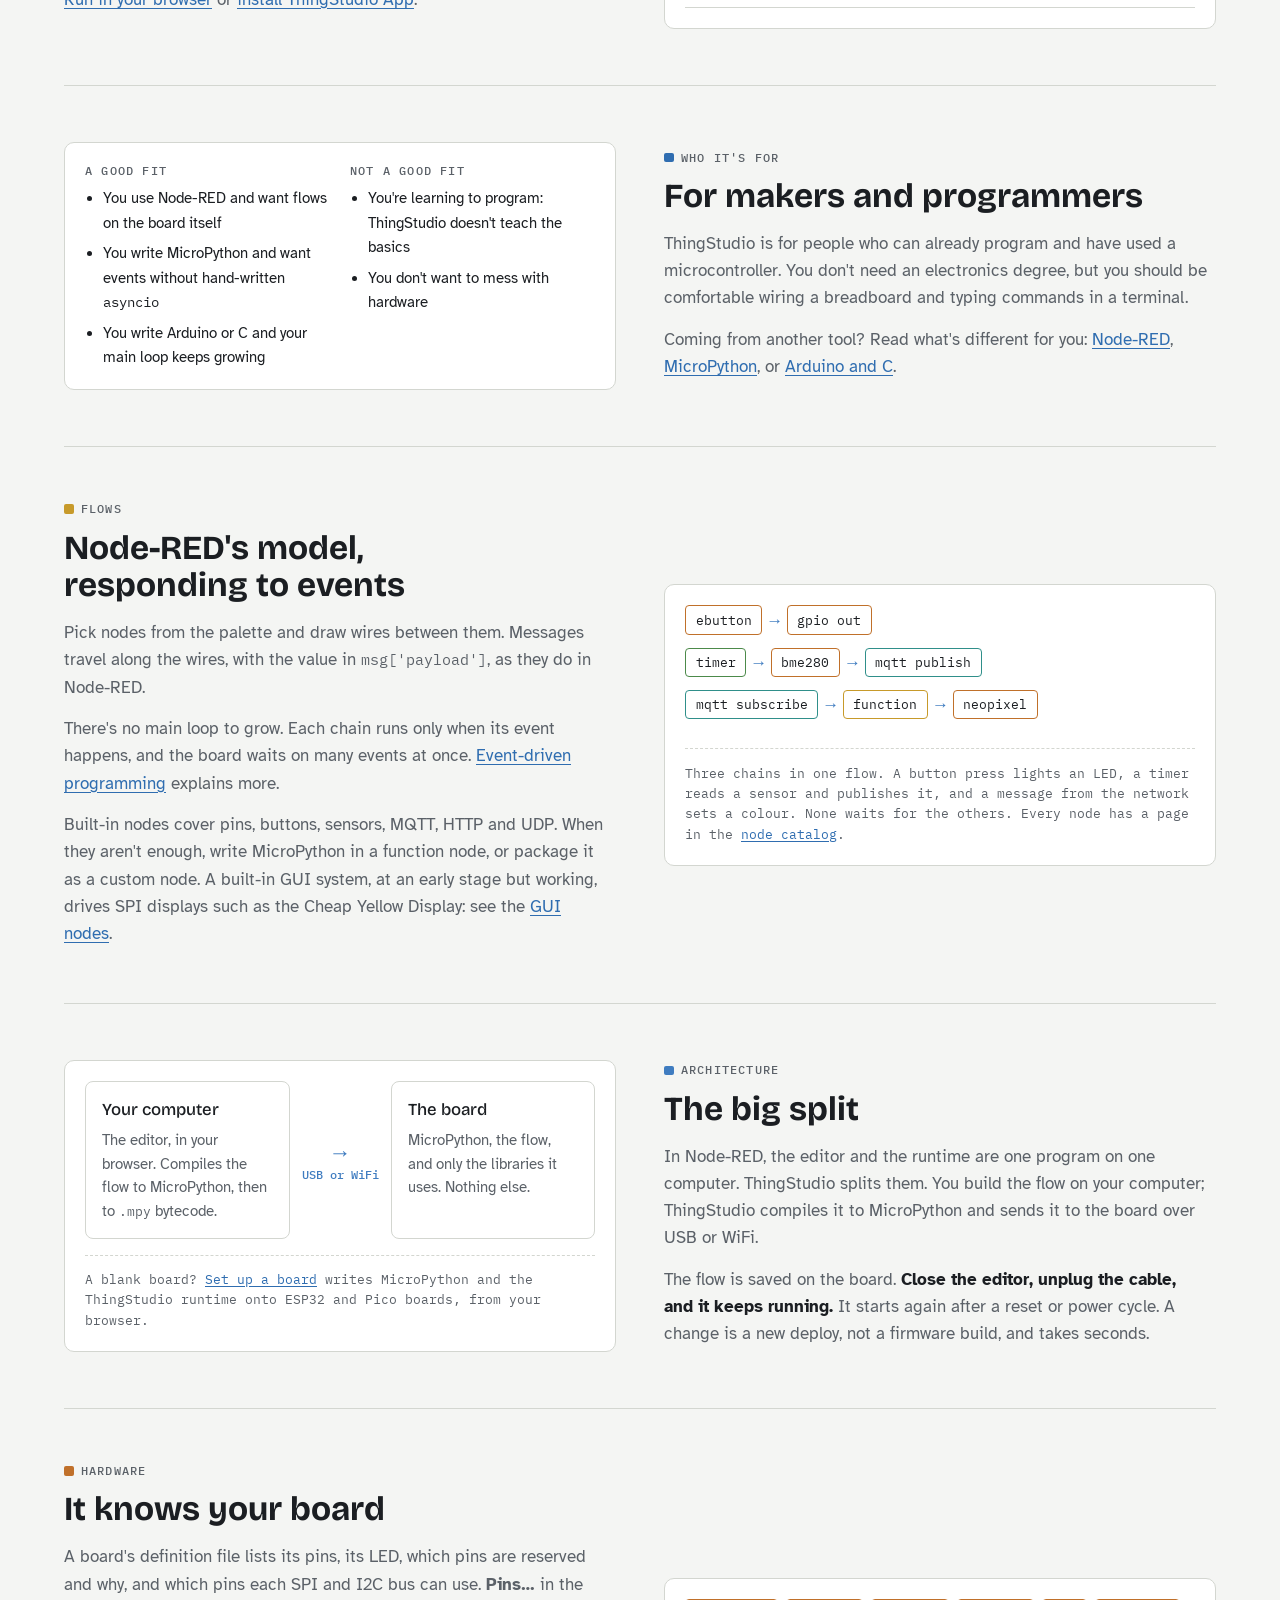
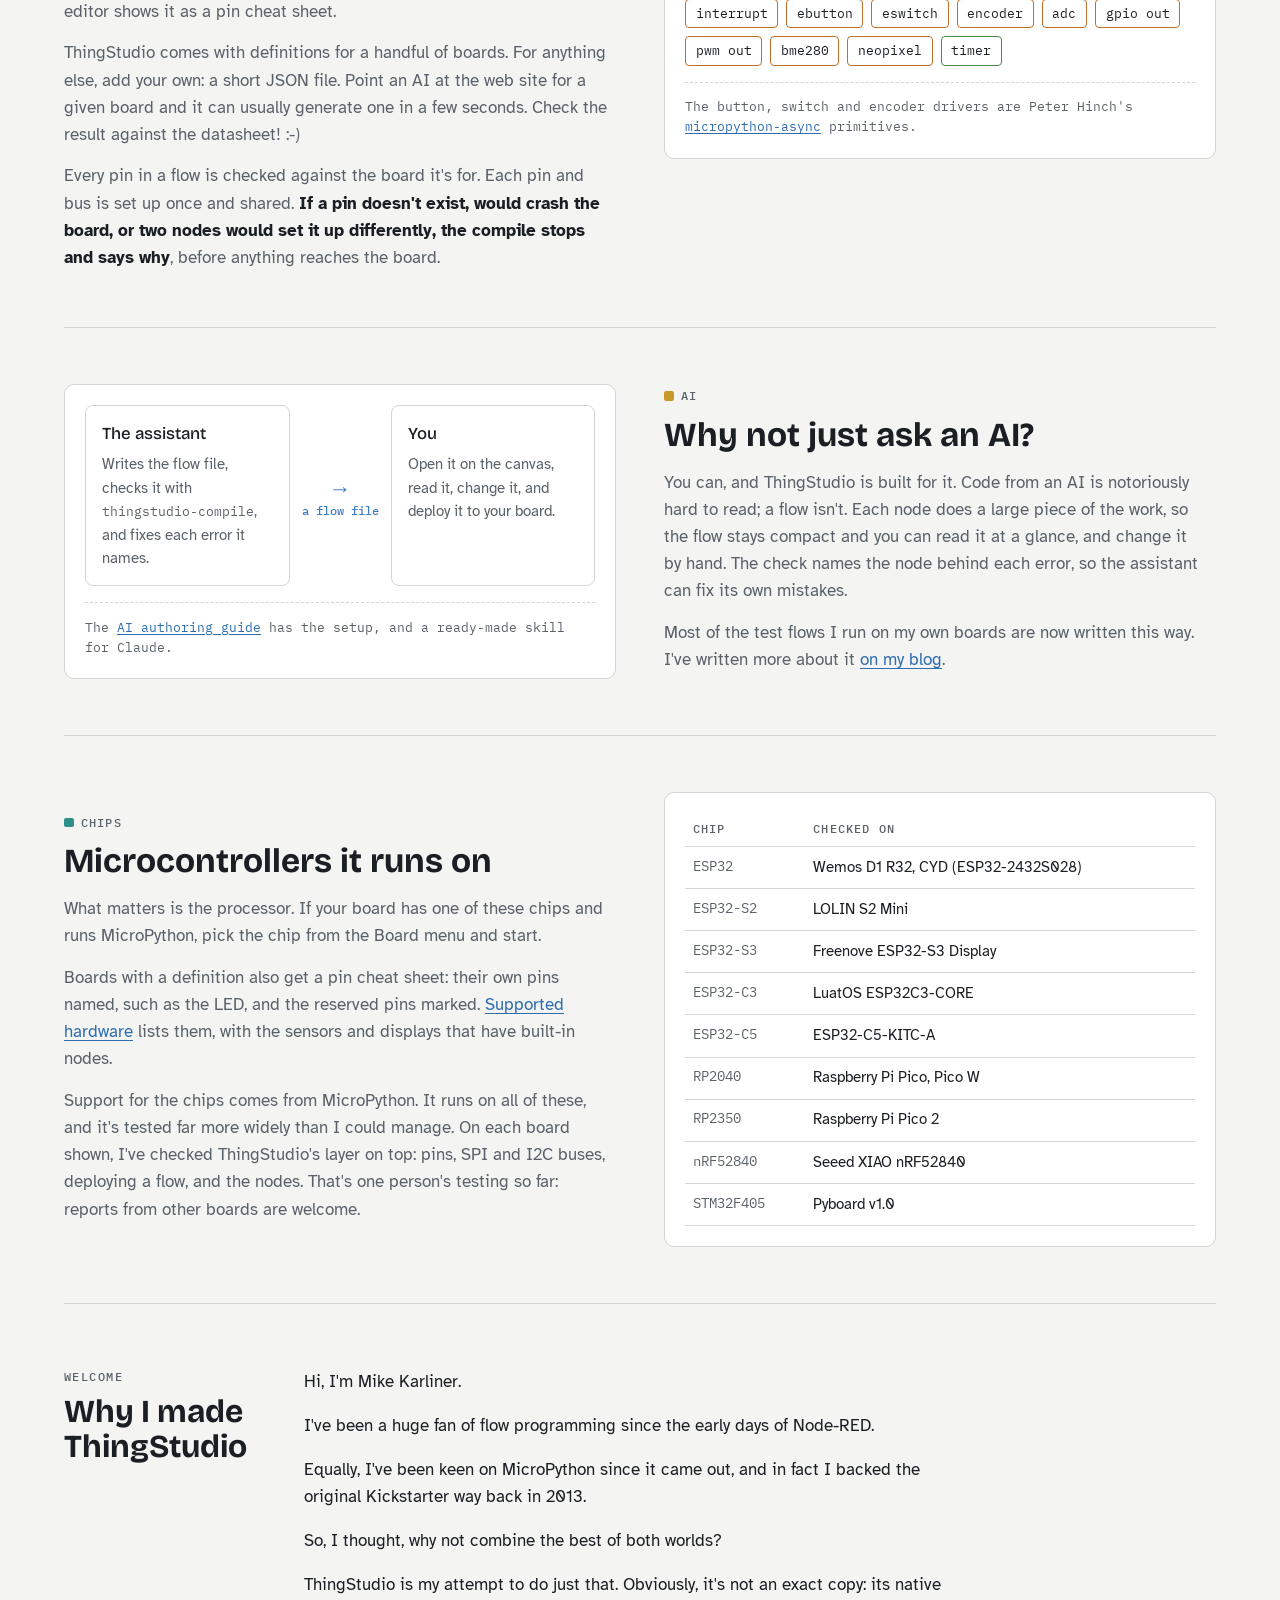
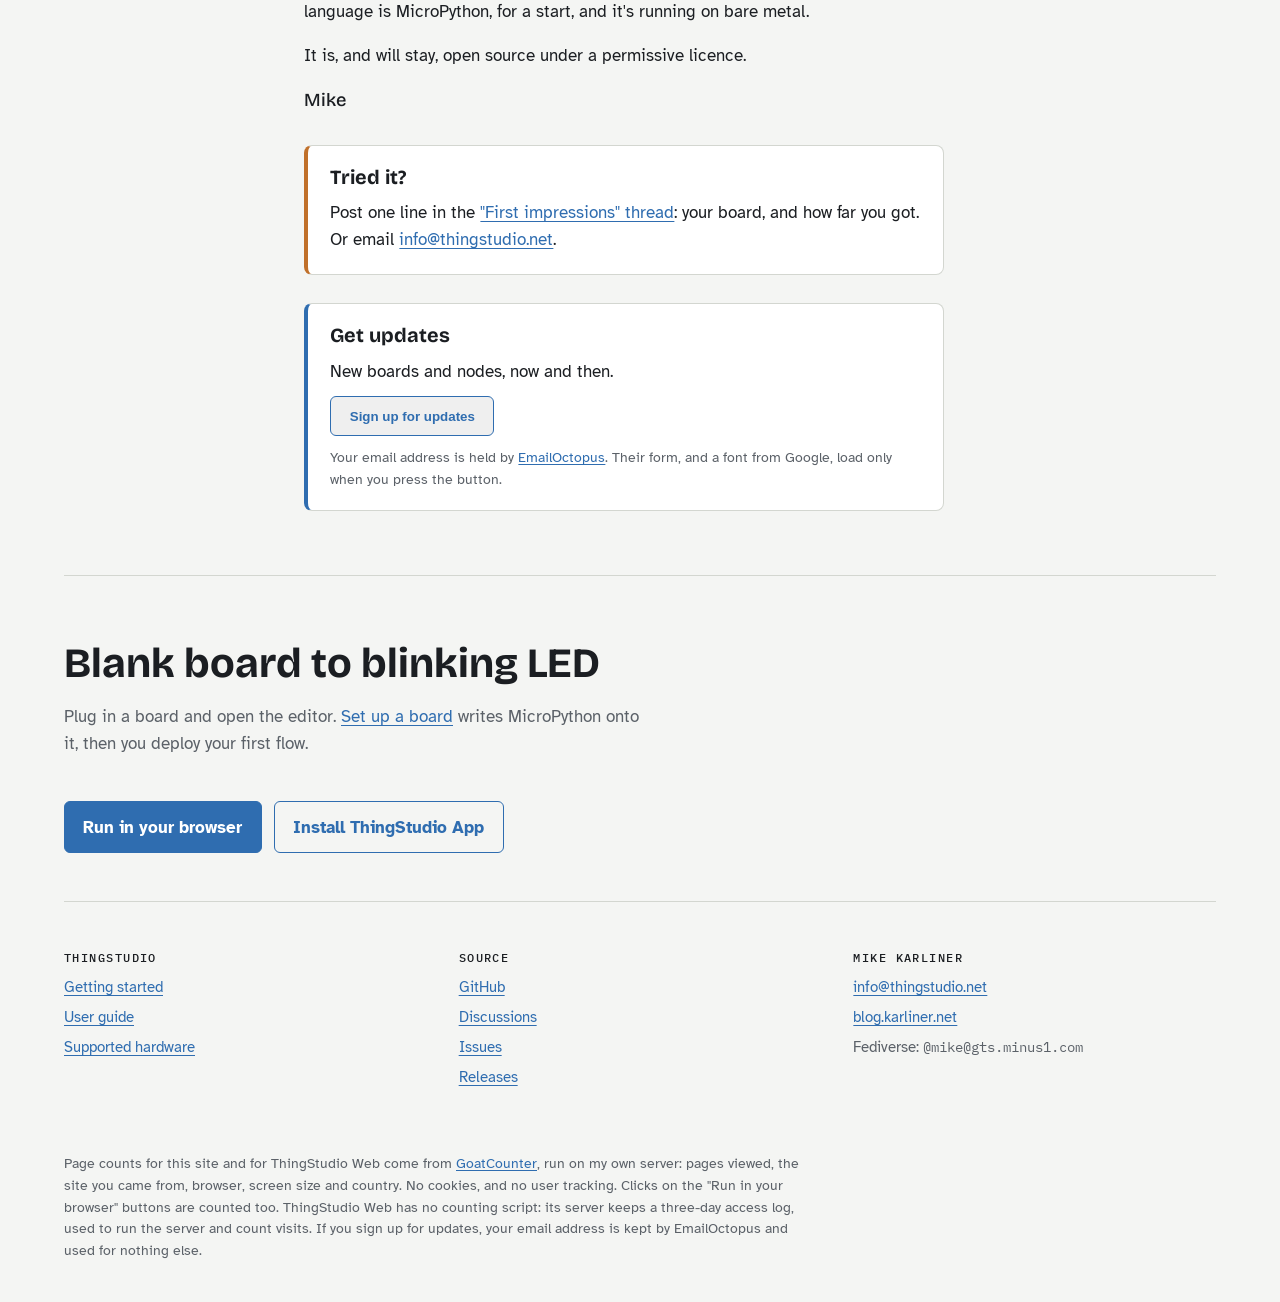
==== commit 5d8aa6be: "Landing: shorter, about 7.7 screens from 10 The Web or App table and the privacy section become one " ====
--- a/index.html
+++ b/index.html
@@ -293,10 +293,25 @@
     <div class="row" id="web-or-app">
       <div class="text">
         <span class="tag" style="--c: var(--accent)">Web or App</span>
-        <h2>ThingStudio Web and ThingStudio App</h2>
-        <p>Both are the same editor, and neither uses a cloud service or an account. ThingStudio Web is the quickest
-          start: open it, plug in a board, deploy. ThingStudio App is for keeps: it works with no internet, talks to
-          boards over WiFi, and takes your own nodes and boards.</p>
+        <h2>Web or App, private either way</h2>
+        <p>ThingStudio Web and ThingStudio App are the same editor. Web is the quickest start: open it, plug in a
+          board, deploy. The App is for keeps: it works with no internet, talks to boards over WiFi, and takes your
+          own nodes and boards.</p>
+        <p>When you open ThingStudio Web, the site sends your browser the editor, then steps out. Flows are saved on
+          your own disk, the board is reached over the USB cable, and WiFi and MQTT details stay in the tab until you
+          close it. Nothing is sent to me. The server keeps a three-day access log, to run it and count visits. Each
+          release's <a href="https://github.com/mkarliner/ThingStudio/releases/latest">request report</a> lists
+          every request the editor made while it was tested: all to its own site.</p>
+        <ul class="ticks">
+          <li><b>Git friendly</b><span>Flows and board definitions are plain JSON that diff cleanly. Passwords are
+            kept apart, so a committed flow holds no secrets.</span></li>
+          <li><b>Made to be extended</b><span>In the App, <a href="https://docs.thingstudio.net/custom-nodes/">custom
+            nodes</a>, <a href="https://docs.thingstudio.net/boards/#adding-a-board">boards</a> and
+            <a href="https://docs.thingstudio.net/boards/#adding-a-processor">processors</a> are files you drop
+            into a folder. Nothing to rebuild.</span></li>
+          <li><b>Free and open source</b><span><a href="https://github.com/mkarliner/ThingStudio/blob/main/LICENSE">Apache
+            2.0</a>, including in commercial products.</span></li>
+        </ul>
         <p><a href="https://web.thingstudio.net/" target="_blank" rel="noopener" data-goatcounter-click="open-web-table">Run
           in your browser</a> or <a href="https://docs.thingstudio.net/getting-started/" data-goatcounter-click="get-started-table">install
           ThingStudio App</a>.</p>
@@ -351,47 +366,17 @@
 
     <div class="row">
       <div class="text">
-        <span class="tag" style="--c: var(--n-general)">Yours</span>
-        <h2>Private, open and hackable</h2>
-        <p>ThingStudio is designed to be private, and as open and hackable as possible.</p>
-        <p><b>What happens when you open the editor.</b> The site sends your browser the editor, then steps out. Your
-          flows are saved where you put them, on your own disk. Your board is reached over the USB cable, browser to
-          board. WiFi and MQTT details stay in the tab and are gone when you close it. Nothing is sent to me. The
-          server keeps a three-day access log, to run the server and count visits. Each release's
-          <a href="https://github.com/mkarliner/ThingStudio/releases/latest">request report</a> lists every request
-          the editor made while it was tested: all to its own site.</p>
-        <p><b>Want it to work with no internet?</b> Install ThingStudio App. Same editor, plus the WiFi link to your
-          board, custom nodes and your own board definitions.</p>
-      </div>
-      <div class="panel">
-        <ul class="ticks">
-          <li><b>No cloud, no account</b><span>ThingStudio Web runs entirely in your browser. There's no cloud
-            service, no account and no cookies.</span></li>
-          <li><b>Works offline</b><span>ThingStudio App needs no internet connection once installed, docs
-            included.</span></li>
-          <li><b>Git friendly</b><span>ThingStudio's files, your programs and your board definitions, are plain,
-            indented JSON that you save where you like. They diff cleanly and sit happily in a git repository.
-            Passwords and other credentials are stored separately, so a committed program holds no secrets.</span></li>
-          <li><b>Made to be extended</b><span>Write your own <a href="https://docs.thingstudio.net/custom-nodes/">custom nodes</a>, and add your
-            own <a href="https://docs.thingstudio.net/boards/#adding-a-board">boards</a> and
-            <a href="https://docs.thingstudio.net/boards/#adding-a-processor">processors</a>. You drop their files into a folder. There's
-            nothing to rebuild.</span></li>
-          <li><b>Free and open source</b><span>ThingStudio is under the
-            <a href="https://github.com/mkarliner/ThingStudio/blob/main/LICENSE">Apache 2.0 license</a>. You can use
-            it, change it and build on it, including in commercial products.</span></li>
-        </ul>
-      </div>
-    </div>
-
-    <div class="row">
-      <div class="text">
-        <span class="tag" style="--c: var(--n-fn)">Events</span>
-        <h2>Respond to events, not a growing loop</h2>
-        <p>A typical microcontroller program runs one main loop forever: read the sensors, check the buttons, update the
-          outputs, go round again. Each new job makes the loop longer, and a slow step holds up everything else.</p>
-        <p>A ThingStudio flow responds to events instead. Each response runs only when its event happens, and the board
-          waits on many events at once. <a href="https://docs.thingstudio.net/background/event-driven/">Event-driven
+        <span class="tag" style="--c: var(--n-fn)">Flows</span>
+        <h2>Node-RED's model, responding to events</h2>
+        <p>Pick nodes from the palette and draw wires between them. Messages travel along the wires, with the value
+          in <code>msg['payload']</code>, as they do in Node-RED.</p>
+        <p>There's no main loop to grow. Each chain runs only when its event happens, and the board waits on many
+          events at once. <a href="https://docs.thingstudio.net/background/event-driven/">Event-driven
           programming</a> explains more.</p>
+        <p>Built-in nodes cover pins, buttons, sensors, MQTT, HTTP and UDP. When they aren't enough, write MicroPython
+          in a function node, or package it as a custom node. A built-in GUI system, at an early stage but working,
+          drives SPI displays such as the Cheap Yellow Display: see the
+          <a href="https://docs.thingstudio.net/nodes/gui/">GUI nodes</a>.</p>
       </div>
       <div class="panel chains">
         <div class="chain"><span class="chip" style="--c: var(--n-hardware)">ebutton</span><span class="to">→</span>
@@ -403,7 +388,8 @@
           <span class="chip" style="--c: var(--n-fn)">function</span><span class="to">→</span>
           <span class="chip" style="--c: var(--n-hardware)">neopixel</span></div>
         <p class="claim">Three chains in one flow. A button press lights an LED, a timer reads a sensor and publishes
-          it, and a message from the network sets a colour. None waits for the others.</p>
+          it, and a message from the network sets a colour. None waits for the others. Every node has a page in the
+          <a href="https://docs.thingstudio.net/nodes-catalog/">node catalog</a>.</p>
       </div>
     </div>
 
@@ -435,17 +421,14 @@
       <div class="text">
         <span class="tag" style="--c: var(--n-hardware)">Hardware</span>
         <h2>It knows your board</h2>
-        <p>Boards can have a definition file, which lists the board's pins, its LED, which pins are reserved and why,
-          and which pins each SPI and I2C bus can use. <b>Pins…</b> in the editor shows it as a pin cheat sheet, and for boards like the Pico lays
-          out the header the way the board looks.</p>
+        <p>A board's definition file lists its pins, its LED, which pins are reserved and why, and which pins each
+          SPI and I2C bus can use. <b>Pins…</b> in the editor shows it as a pin cheat sheet.</p>
         <p>ThingStudio comes with definitions for a handful of boards. For
           anything else, add your own: a short JSON file. Point an AI at the web site for a given board and it can usually
           generate one in a few seconds. Check the result against the datasheet! :-)</p>
         <p>Every pin in a flow is checked against the board it's for. Each pin and bus is set up once and shared.
           <strong>If a pin doesn't exist, would crash the board, or two nodes would set it up differently, the compile
           stops and says why</strong>, before anything reaches the board.</p>
-        <p>Flows respond to events, and the board waits on many at once: interrupts, debounced buttons, a rotary
-          encoder, an analog input that only reports when a reading crosses its bounds.</p>
       </div>
       <div class="panel">
         <div class="events">
@@ -465,57 +448,13 @@
       </div>
     </div>
 
-    <div class="row">
-      <div class="text">
-        <span class="tag" style="--c: var(--n-general)">Flows</span>
-        <h2>Node-RED's model, at microcontroller scale</h2>
-        <p>Pick nodes from the palette and draw wires between them. Messages travel along the wires, with the value
-          in <code>msg['payload']</code>, as they do in Node-RED. A timer, a function and a pin make a blinking LED.</p>
-        <p>Built-in nodes cover pins, buttons, sensors, MQTT, HTTP and UDP. When they aren't enough, write MicroPython
-          in a function node, or package it as a custom node with its own place in the palette.</p>
-        <p>ThingStudio also has a built-in GUI system. It links the data in a flow to GUI widgets, such as text,
-          numbers and a histogram of a reading's recent history, which you lay out in pages with the gui screen
-          node. It drives SPI displays, like the one on
-          the Cheap Yellow Display. It's at an early stage, but it already works. See the <a href="https://docs.thingstudio.net/nodes/gui/">GUI
-          nodes</a>.</p>
-      </div>
-      <div class="panel">
-        <div class="events">
-          <span class="chip" style="--c: var(--n-general)">inject</span>
-          <span class="chip" style="--c: var(--n-general)">timer</span>
-          <span class="chip" style="--c: var(--n-fn)">function</span>
-          <span class="chip" style="--c: var(--n-general)">change</span>
-          <span class="chip" style="--c: var(--n-general)">filter</span>
-          <span class="chip" style="--c: var(--n-general)">delay</span>
-          <span class="chip" style="--c: var(--n-general)">journal</span>
-          <span class="chip" style="--c: var(--n-network)">ntp</span>
-          <span class="chip" style="--c: var(--n-network)">mqtt publish</span>
-          <span class="chip" style="--c: var(--n-network)">mqtt subscribe</span>
-          <span class="chip" style="--c: var(--n-network)">http request</span>
-          <span class="chip" style="--c: var(--n-network)">udp send</span>
-          <span class="chip" style="--c: var(--n-network)">wifi status</span>
-          <span class="chip" style="--c: var(--n-network)">http in</span>
-          <span class="chip" style="--c: var(--n-network)">udp receive</span>
-          <span class="chip" style="--c: var(--n-general)">debug</span>
-          <span class="chip" style="--c: var(--n-gui)">gui screen</span>
-          <span class="chip" style="--c: var(--n-gui)">gui readout</span>
-          <span class="chip" style="--c: var(--n-gui)">gui histogram</span>
-        </div>
-        <p class="claim">Every node has a page in the <a href="https://docs.thingstudio.net/nodes-catalog/">node
-          catalog</a>.</p>
-      </div>
-    </div>
-
     <div class="row" id="ai">
       <div class="text">
         <span class="tag" style="--c: var(--n-fn)">AI</span>
         <h2>Why not just ask an AI?</h2>
-        <p>You can, and ThingStudio is built for it. An AI assistant can write a flow for you from a description.</p>
-        <p>What you get back is the difference. Code from an AI is notoriously hard to read. Because each node does a
-          large piece of the work, the flows an AI writes stay compact, however much they do. You can usually
-          understand them at a glance, and change them by hand, of course.</p>
-        <p>The flow is common ground. The AI works inside fixed nodes with typed connections, and the check names the
-          node behind each error, so the assistant can fix its own mistakes.</p>
+        <p>You can, and ThingStudio is built for it. Code from an AI is notoriously hard to read; a flow isn't. Each
+          node does a large piece of the work, so the flow stays compact and you can read it at a glance, and change
+          it by hand. The check names the node behind each error, so the assistant can fix its own mistakes.</p>
         <p>Most of the test flows I run on my own boards are now written this way. I've written more about it
           <a href="https://blog.karliner.net/posts/thingstudio-common-ground/">on my blog</a>.</p>
       </div>
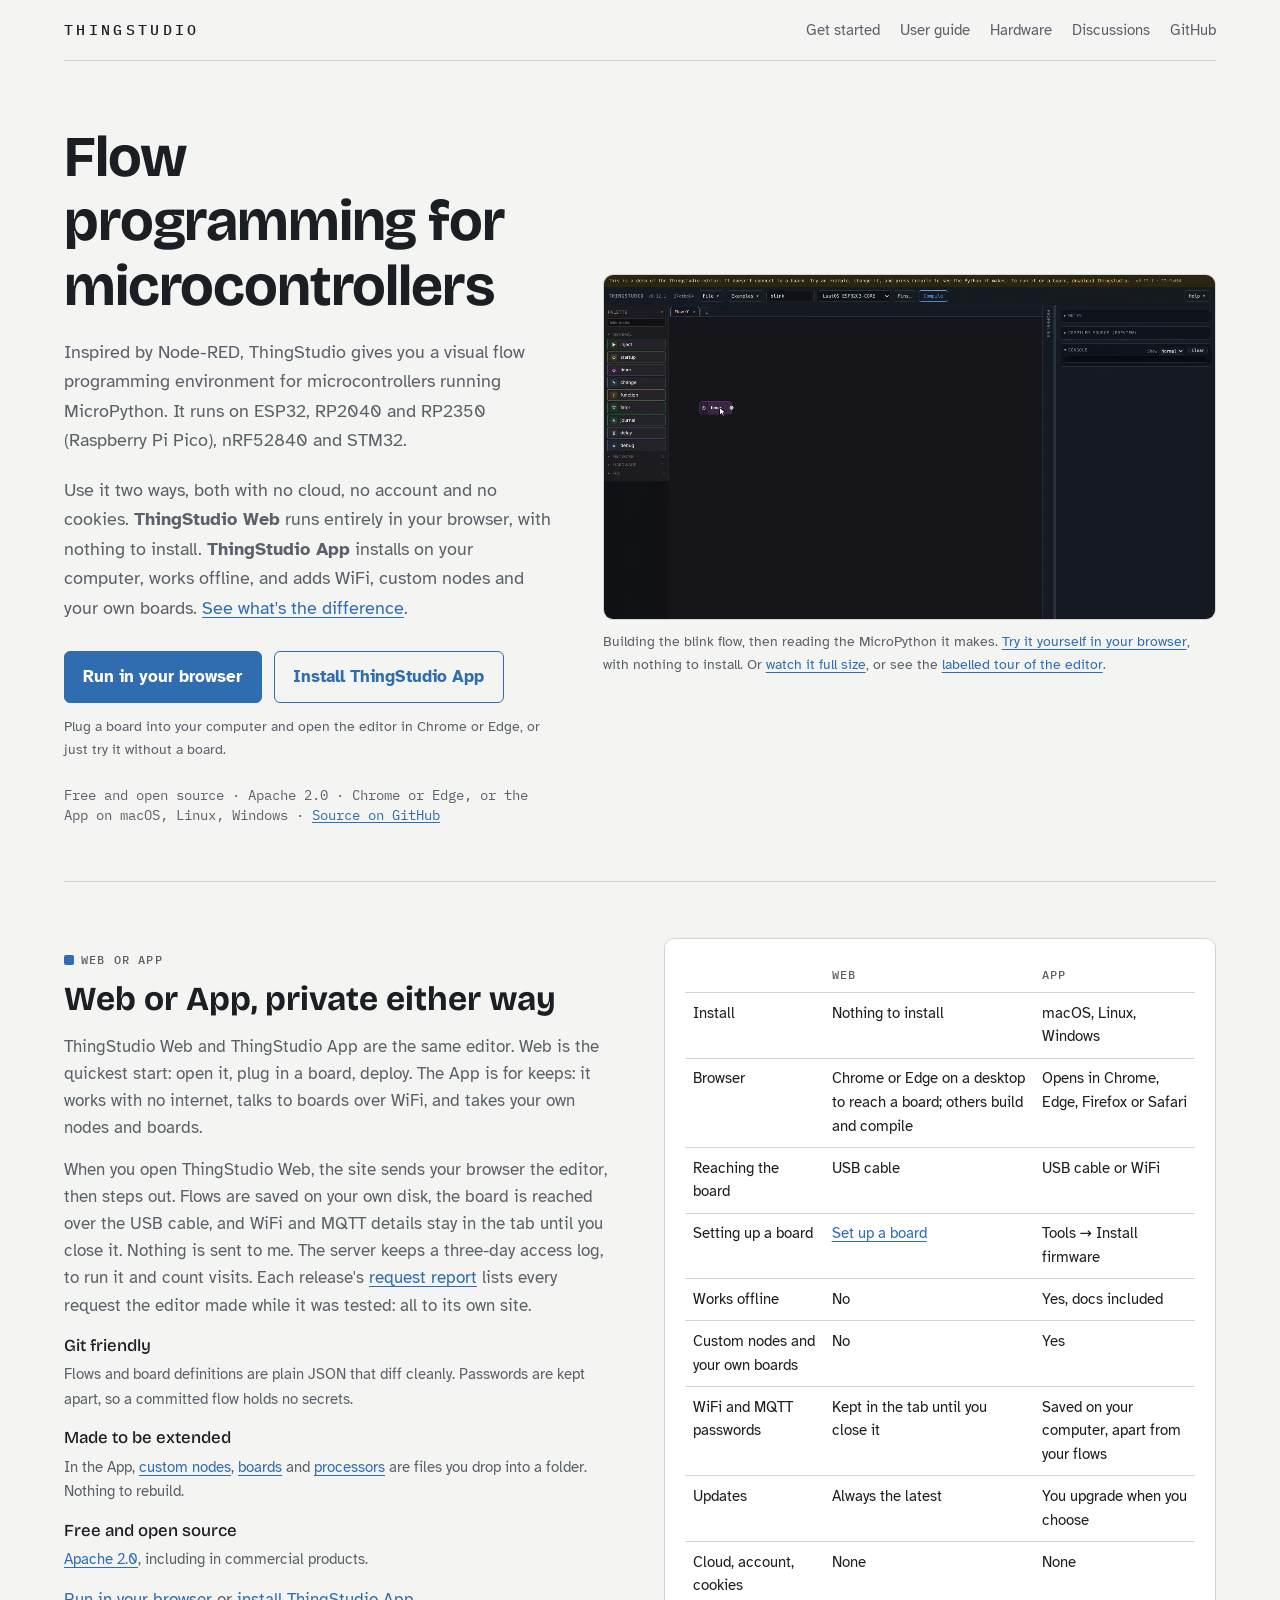
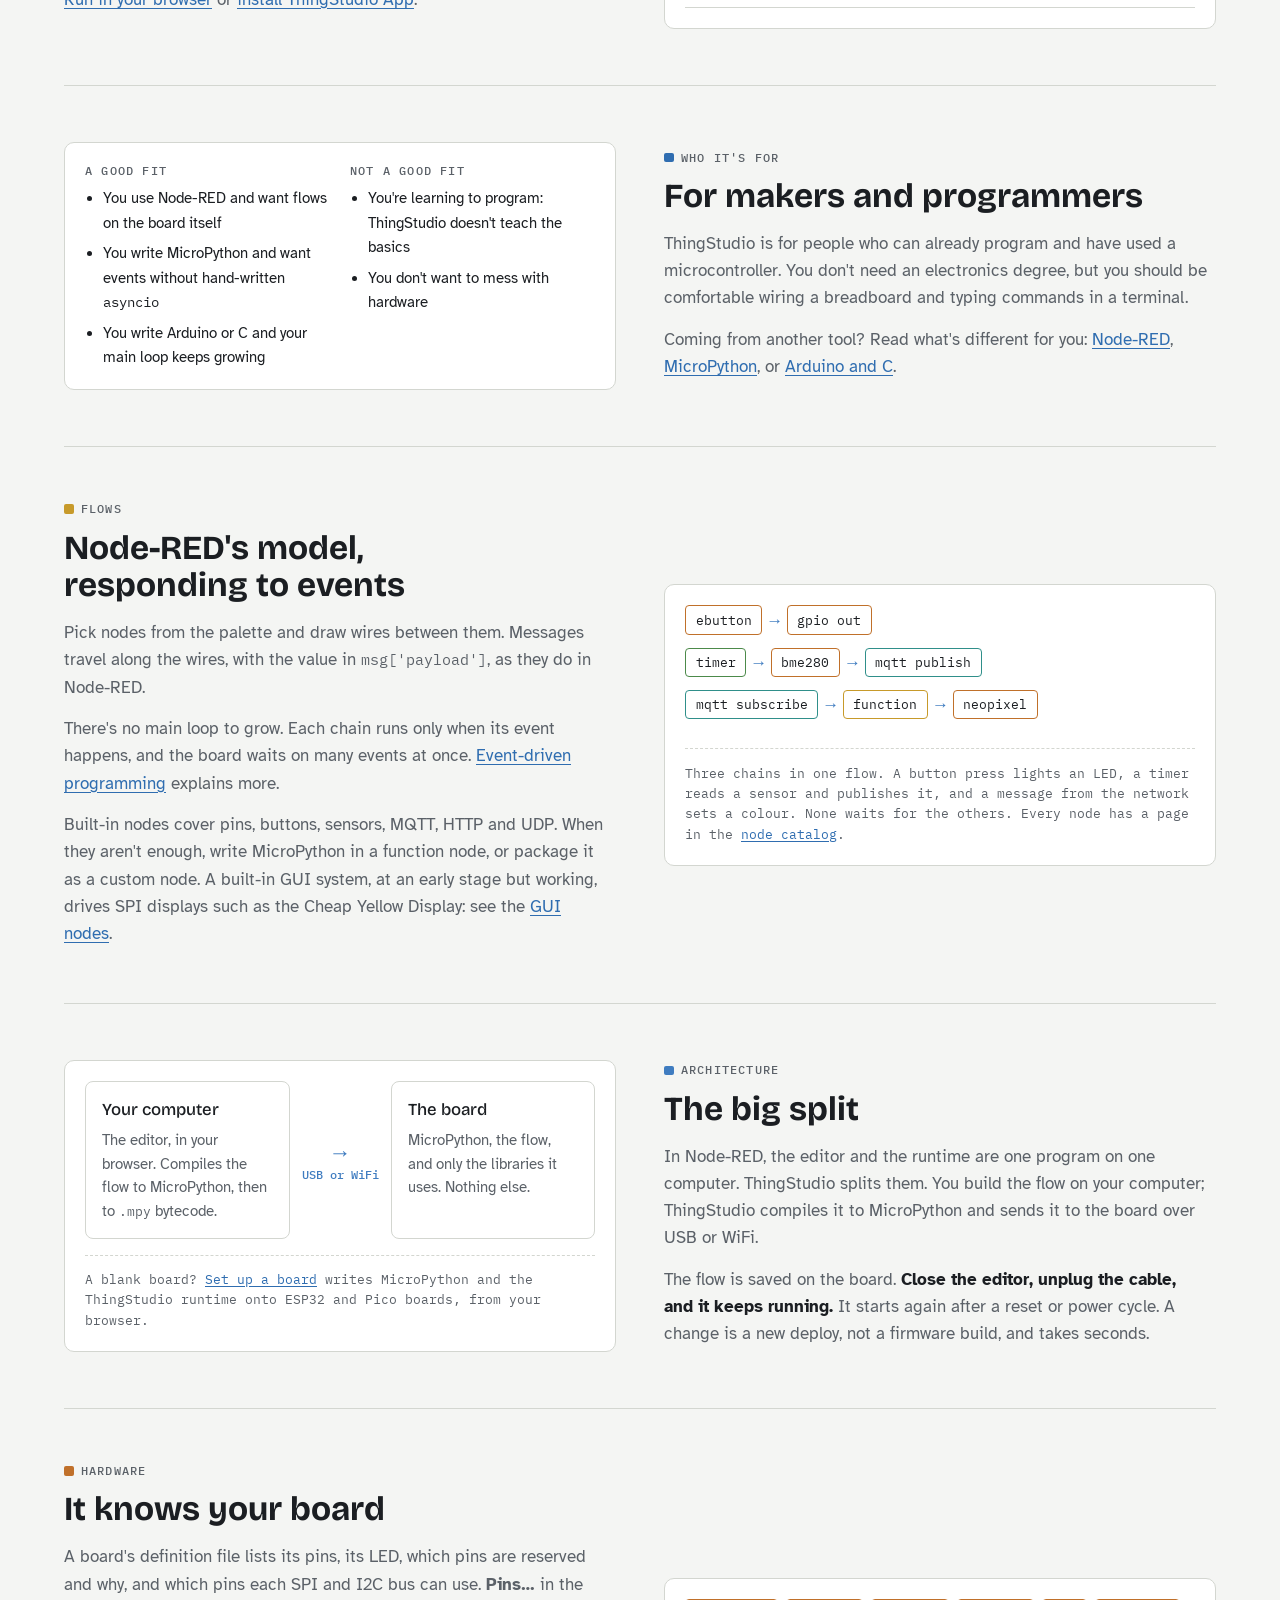
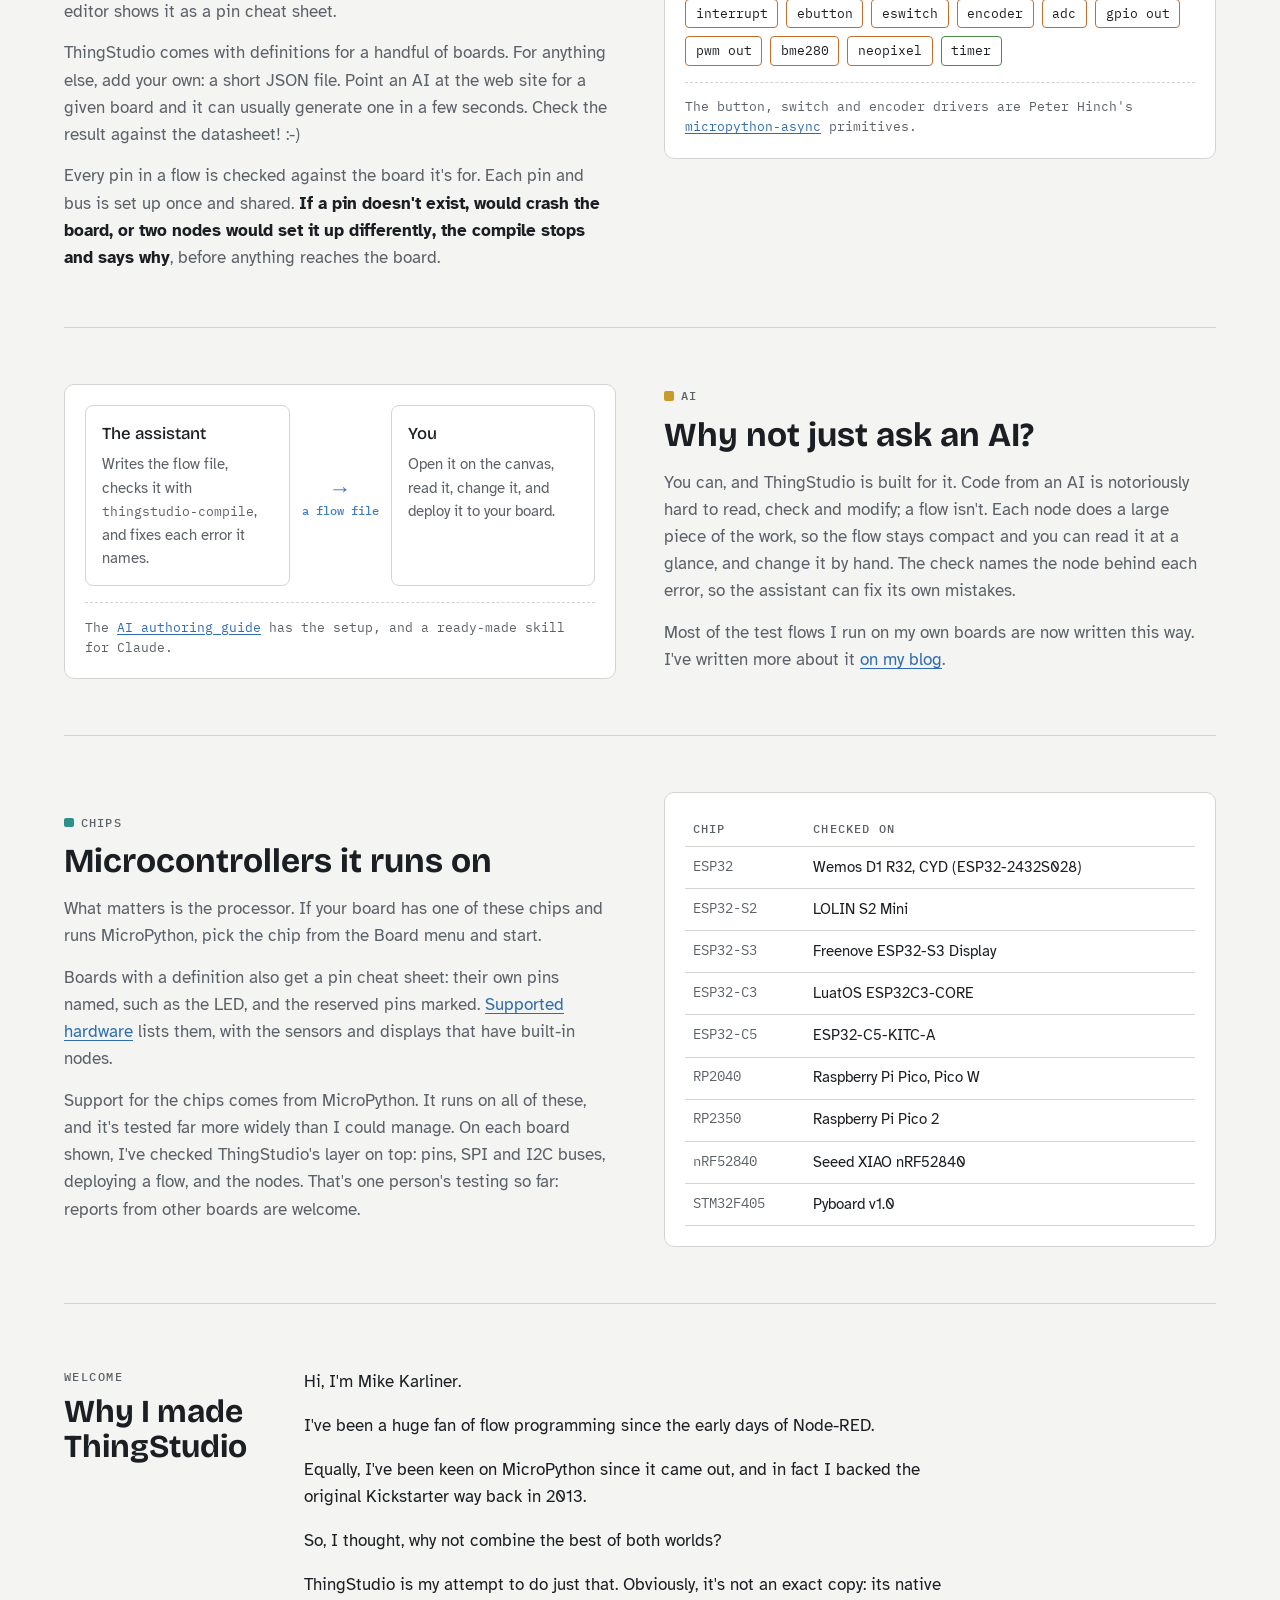
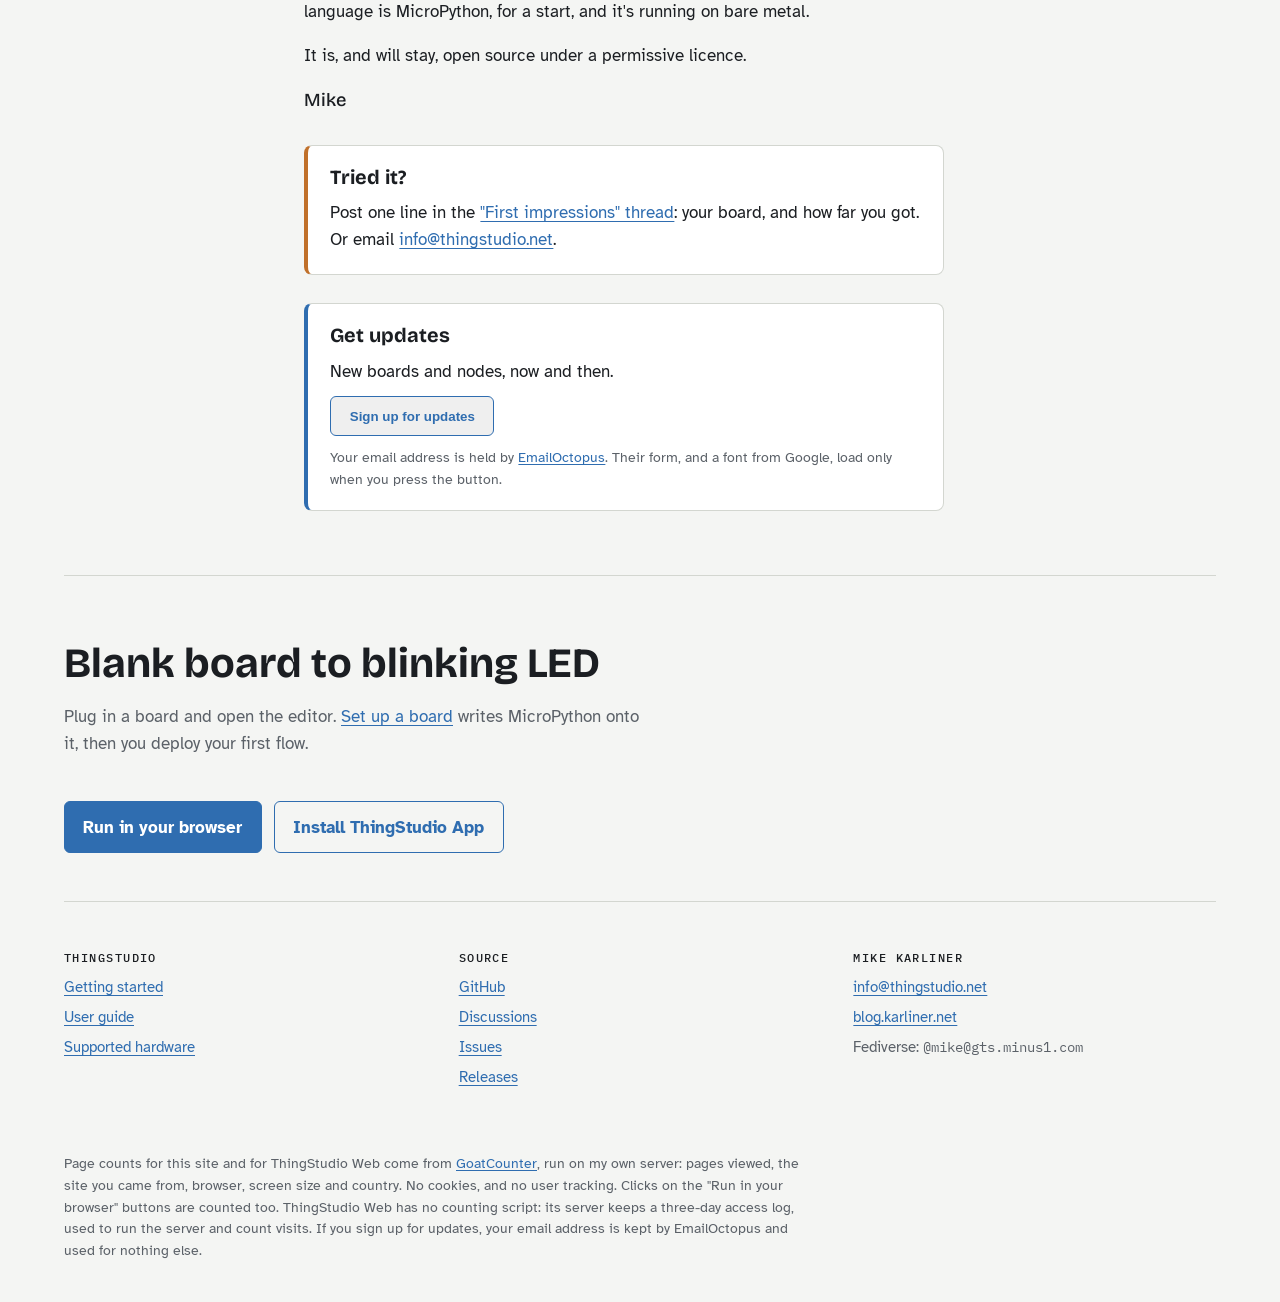
==== commit 16989b73: "Landing: AI code is hard to read, check and modify Co-Authored-By: Claude Opus 5.5 <noreply@anthropi" ====
--- a/index.html
+++ b/index.html
@@ -452,7 +452,7 @@
       <div class="text">
         <span class="tag" style="--c: var(--n-fn)">AI</span>
         <h2>Why not just ask an AI?</h2>
-        <p>You can, and ThingStudio is built for it. Code from an AI is notoriously hard to read; a flow isn't. Each
+        <p>You can, and ThingStudio is built for it. Code from an AI is notoriously hard to read, check and modify; a flow isn't. Each
           node does a large piece of the work, so the flow stays compact and you can read it at a glance, and change
           it by hand. The check names the node behind each error, so the assistant can fix its own mistakes.</p>
         <p>Most of the test flows I run on my own boards are now written this way. I've written more about it
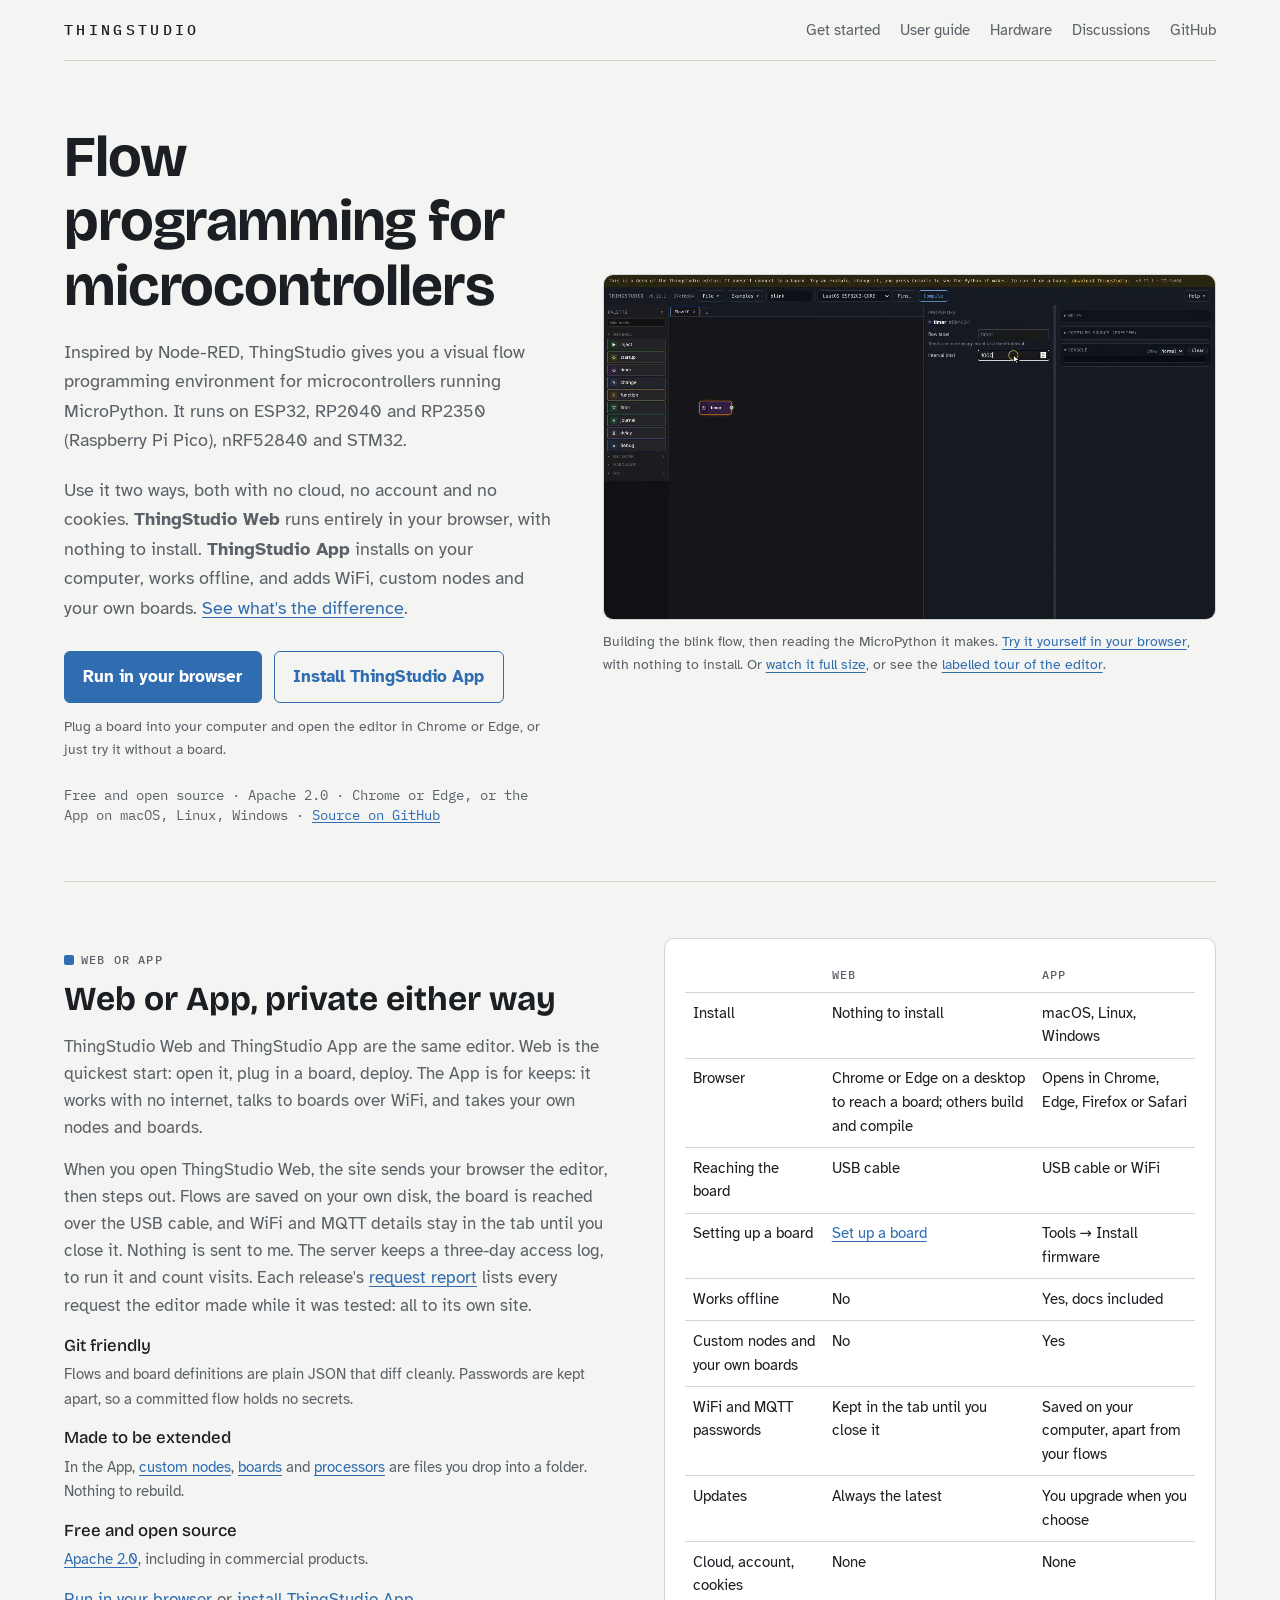
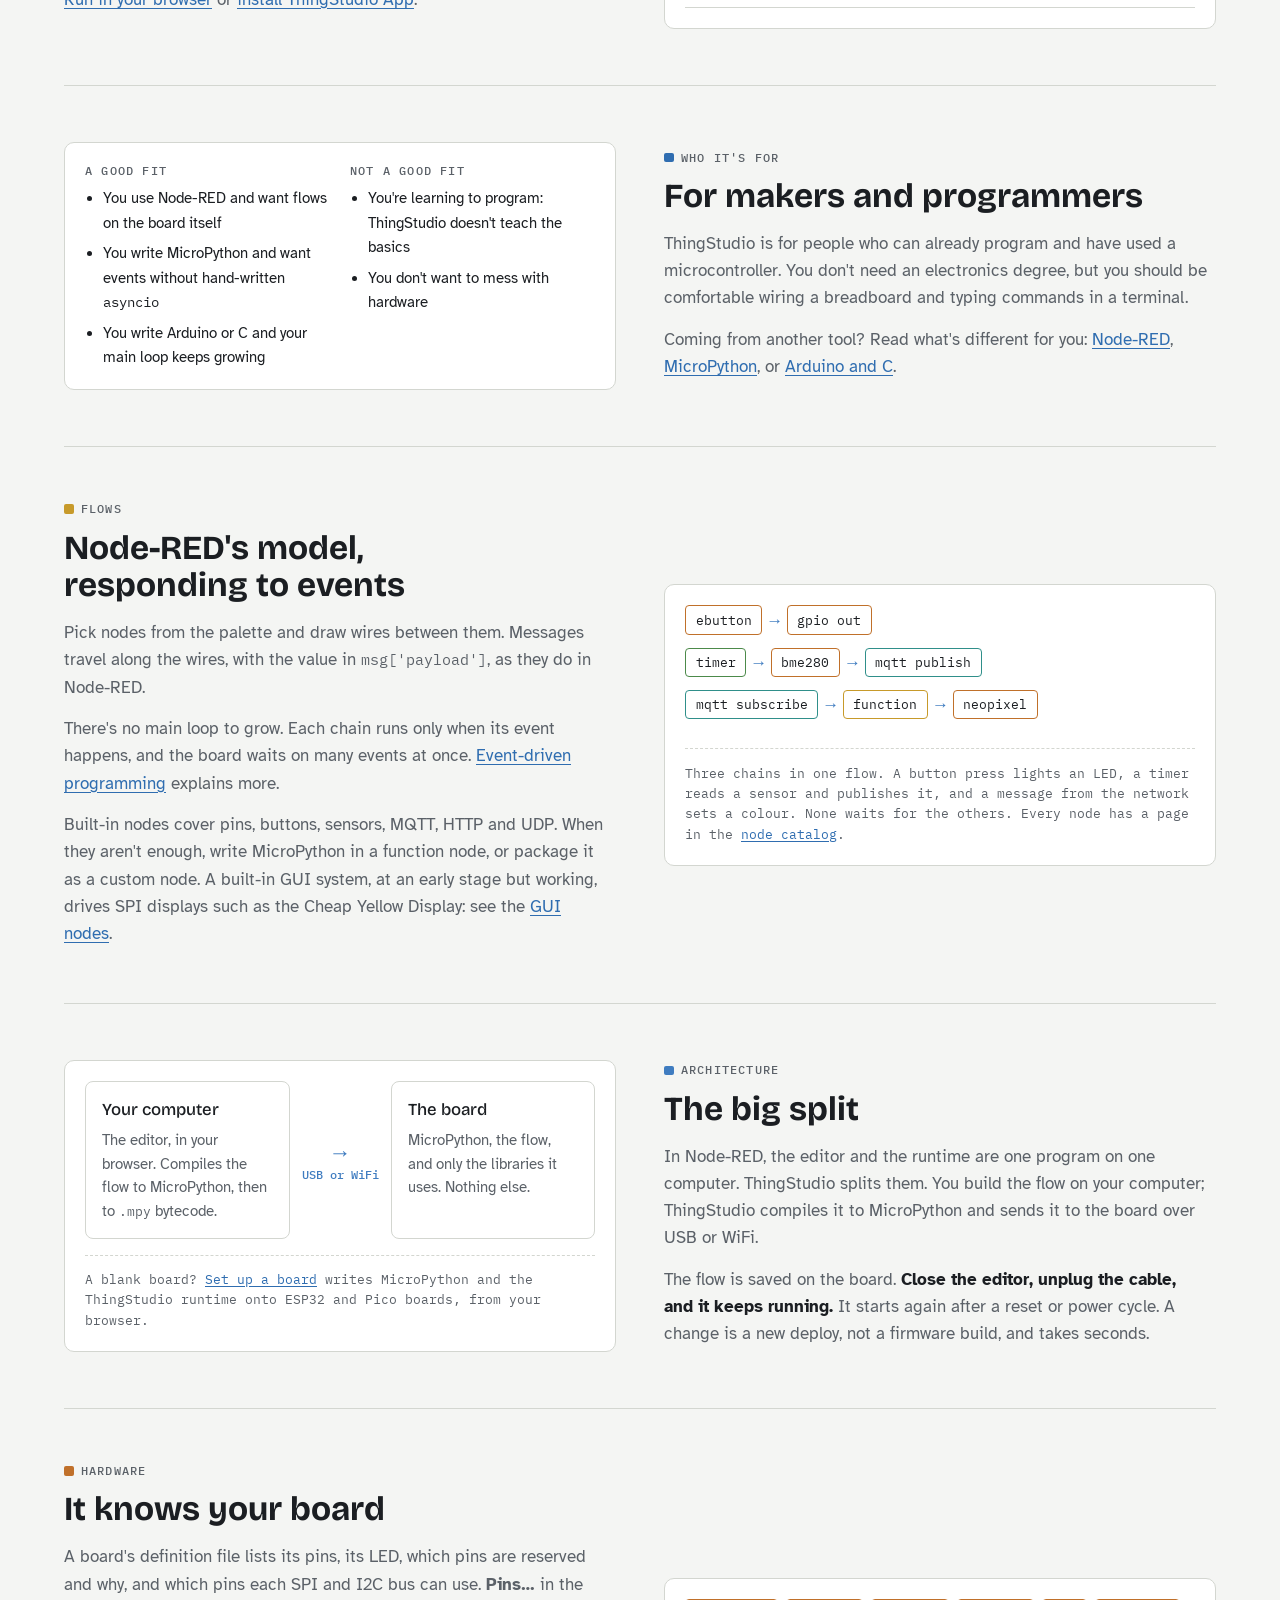
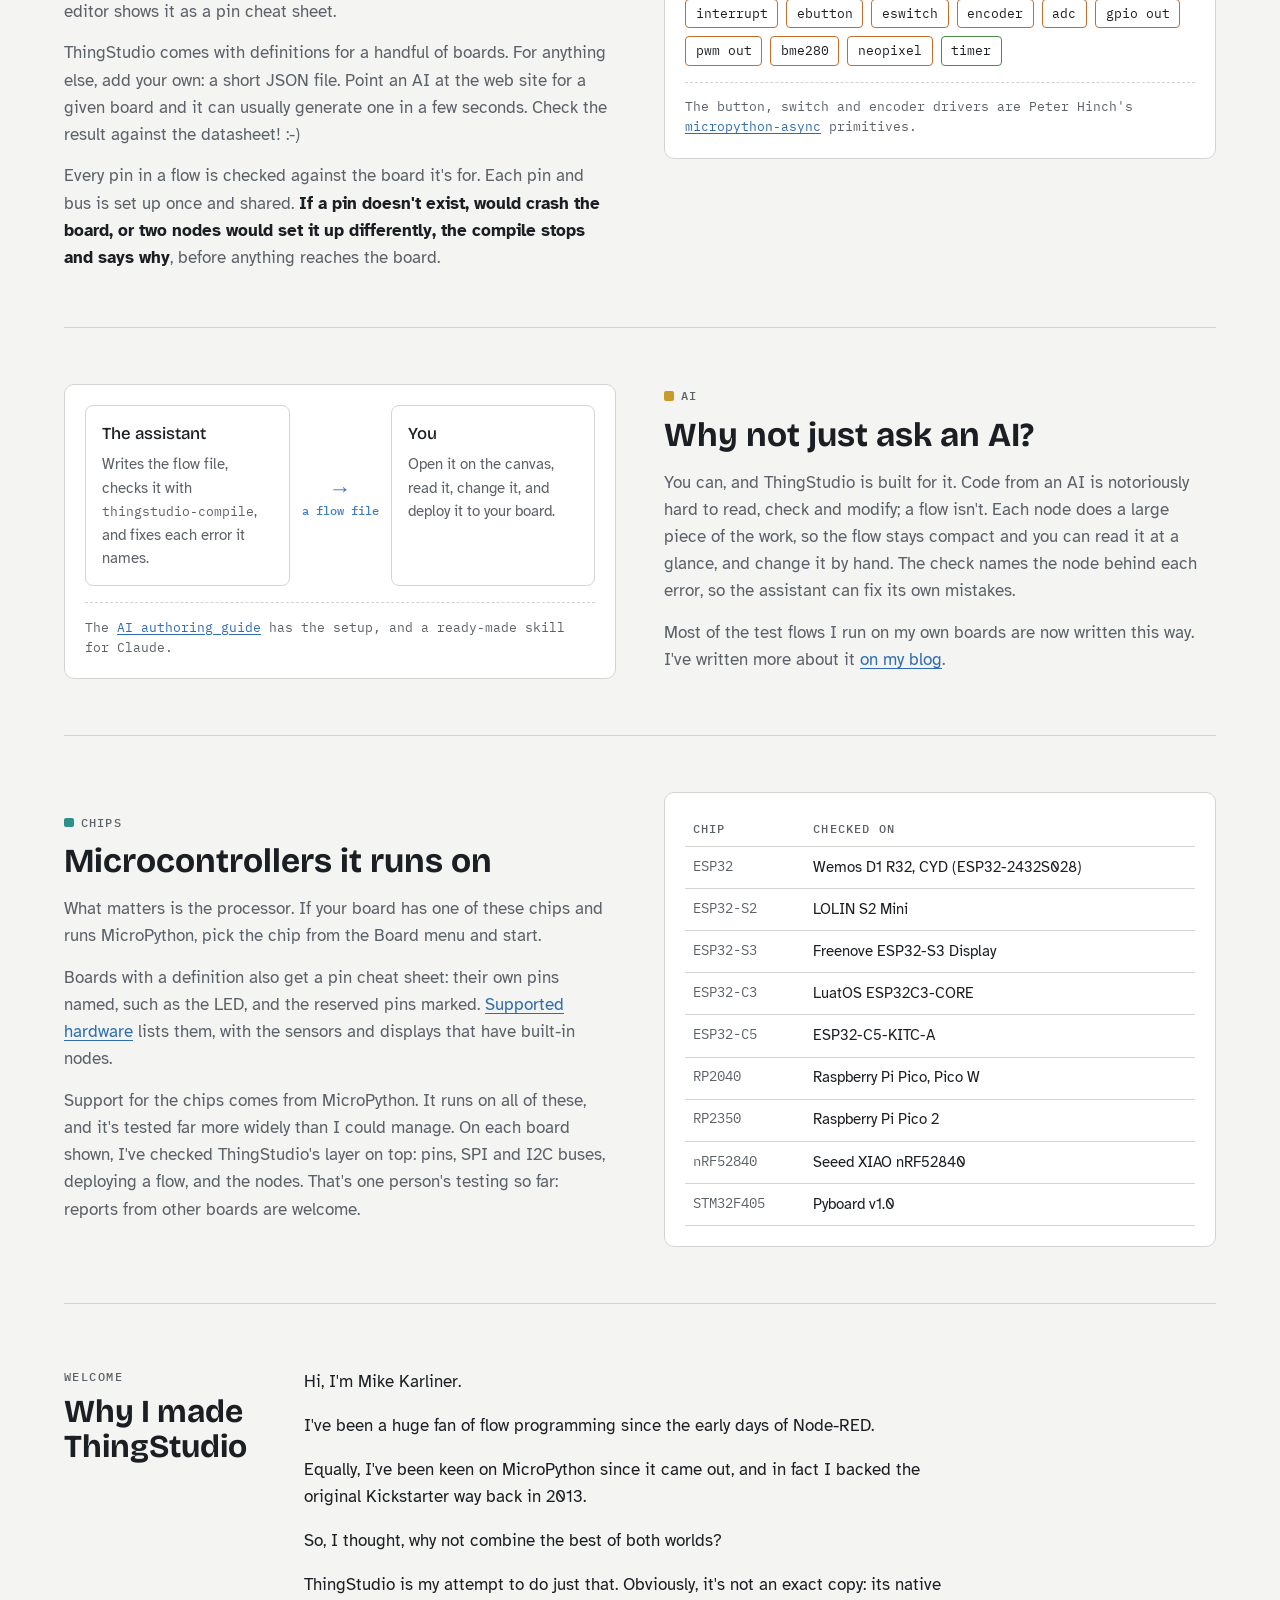
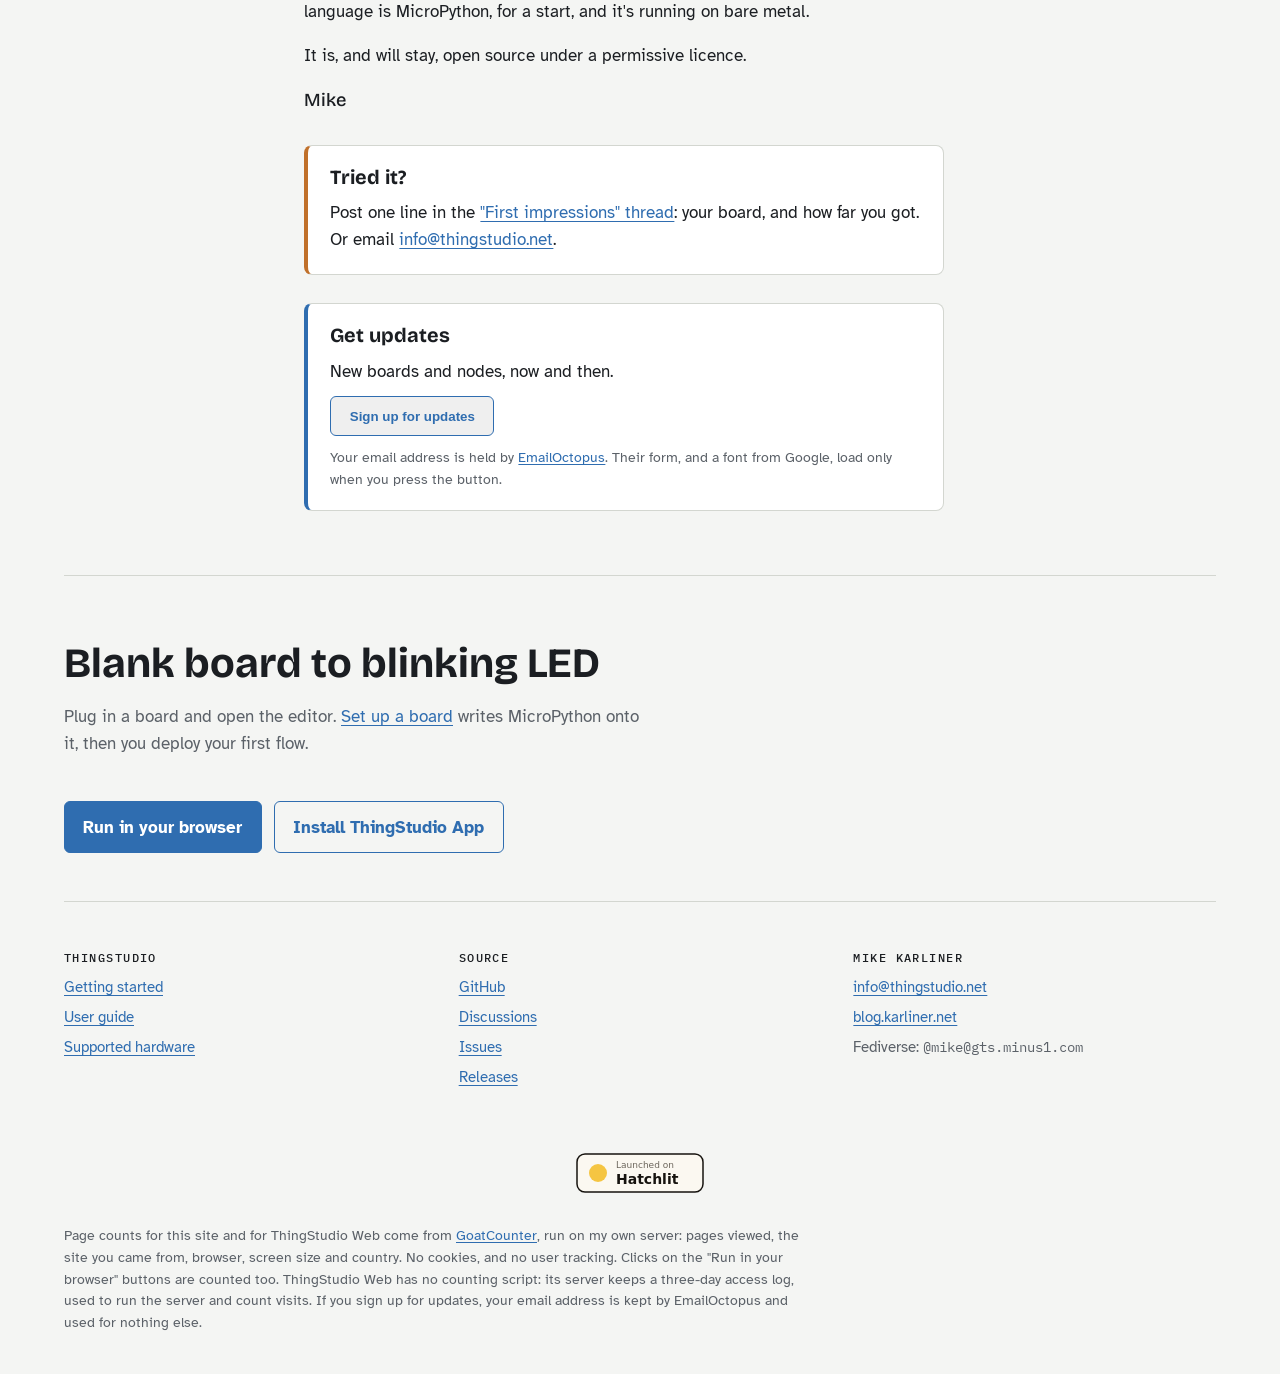
==== commit 53b77ddb: "Landing: Hatchlit badge under the footer, served from the site Co-Authored-By: Claude Opus 5.5 <nore" ====
--- a/index.html
+++ b/index.html
@@ -194,6 +194,9 @@
 .cta-end p { color: var(--muted); max-width: 36rem; }
 
 /* Footer */
+.badges { display: flex; justify-content: center; padding-block: 0 2rem; }
+.badges a { display: inline-block; line-height: 0; }
+.badges img { display: block; }
 footer { padding-block: 3rem 4rem; display: grid; grid-template-columns: repeat(auto-fit, minmax(14rem, 1fr)); gap: 2rem;
   font-size: 0.95rem; color: var(--muted); }
 footer h3 { font: 500 0.75rem/1.3 var(--mono); letter-spacing: 0.12em; text-transform: uppercase; margin-bottom: 0.6rem; color: var(--fg); }
@@ -578,6 +581,9 @@
       </ul>
     </div>
   </footer>
+  <div class="badges">
+    <a href="https://hatchlit.com/p/thingstudio" rel="noopener"><img src="hatchlit-badge.svg" alt="ThingStudio on Hatchlit" width="128" height="40"></a>
+  </div>
   <p class="stats">Page counts for this site and for ThingStudio Web come from
     <a href="https://www.goatcounter.com/">GoatCounter</a>, run on my own server: pages viewed, the site you came from,
     browser, screen size and country. No cookies, and no user tracking. Clicks on the "Run in your browser" buttons
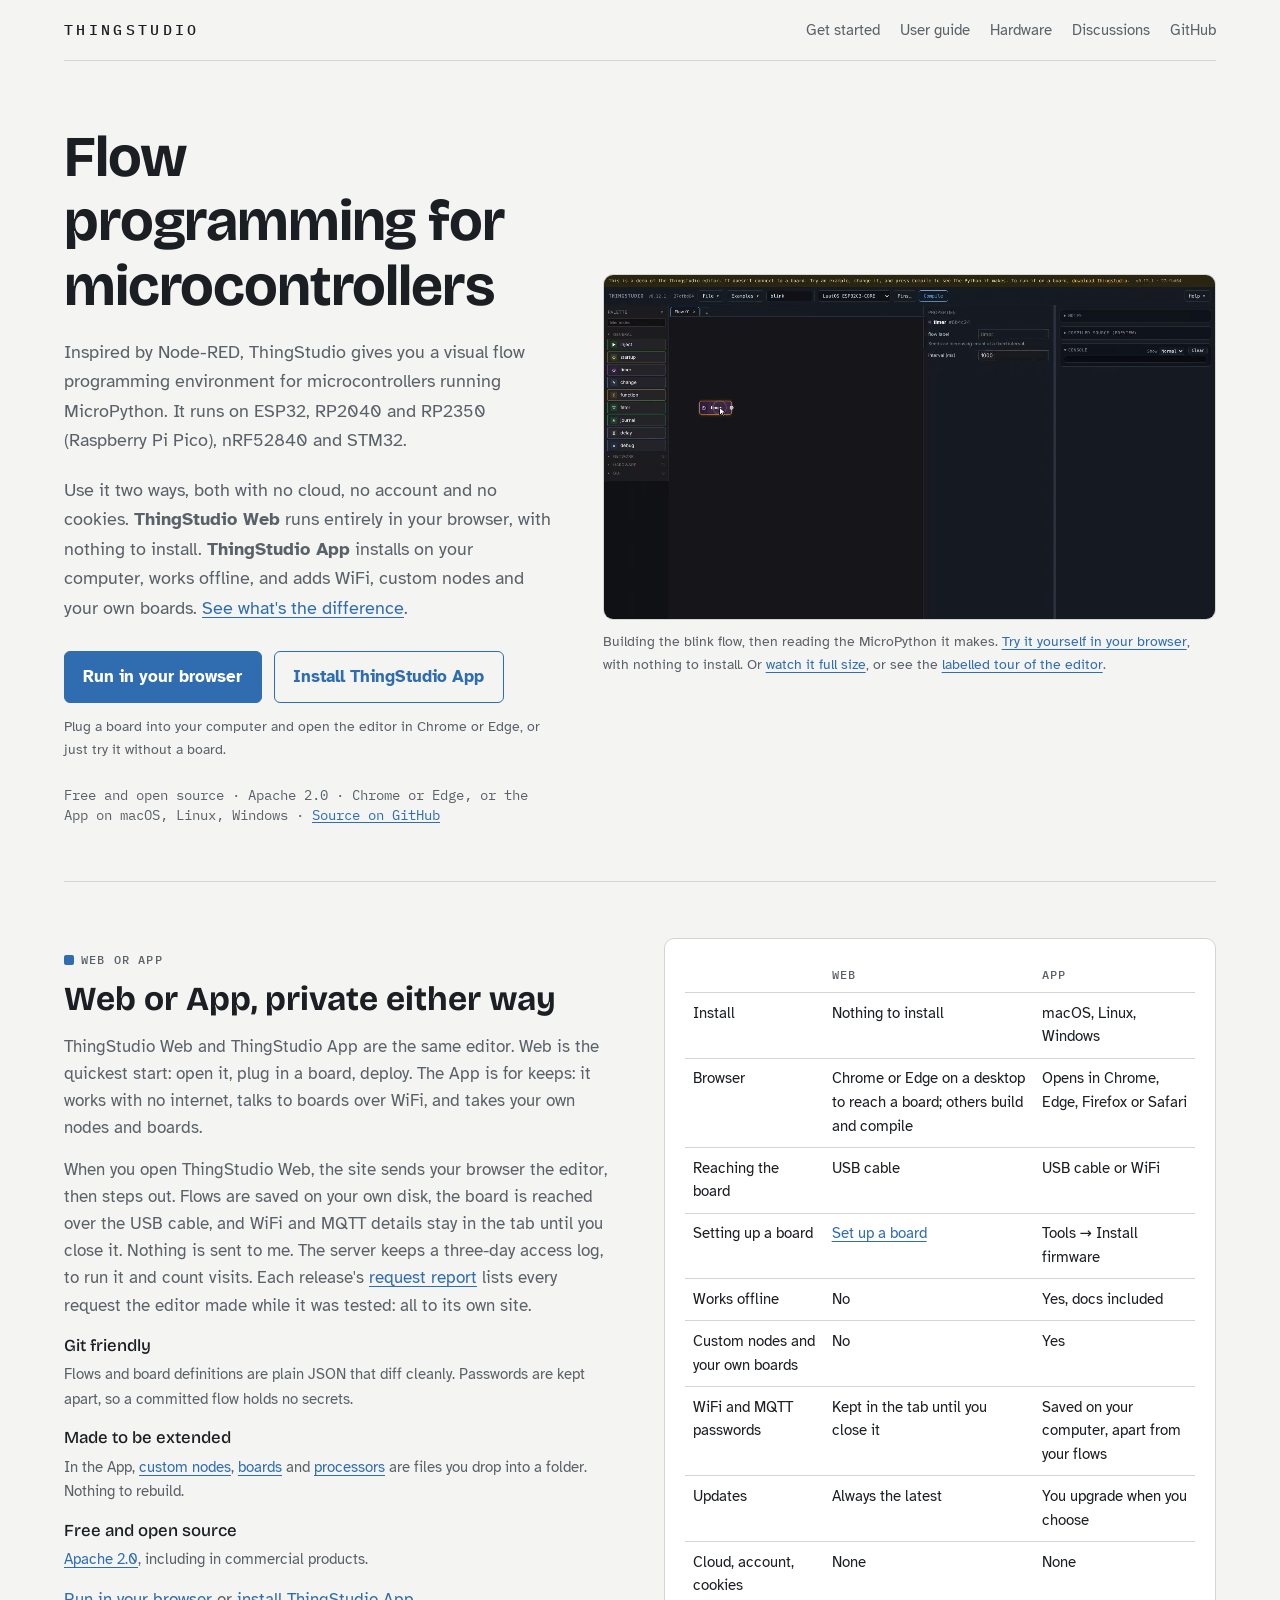
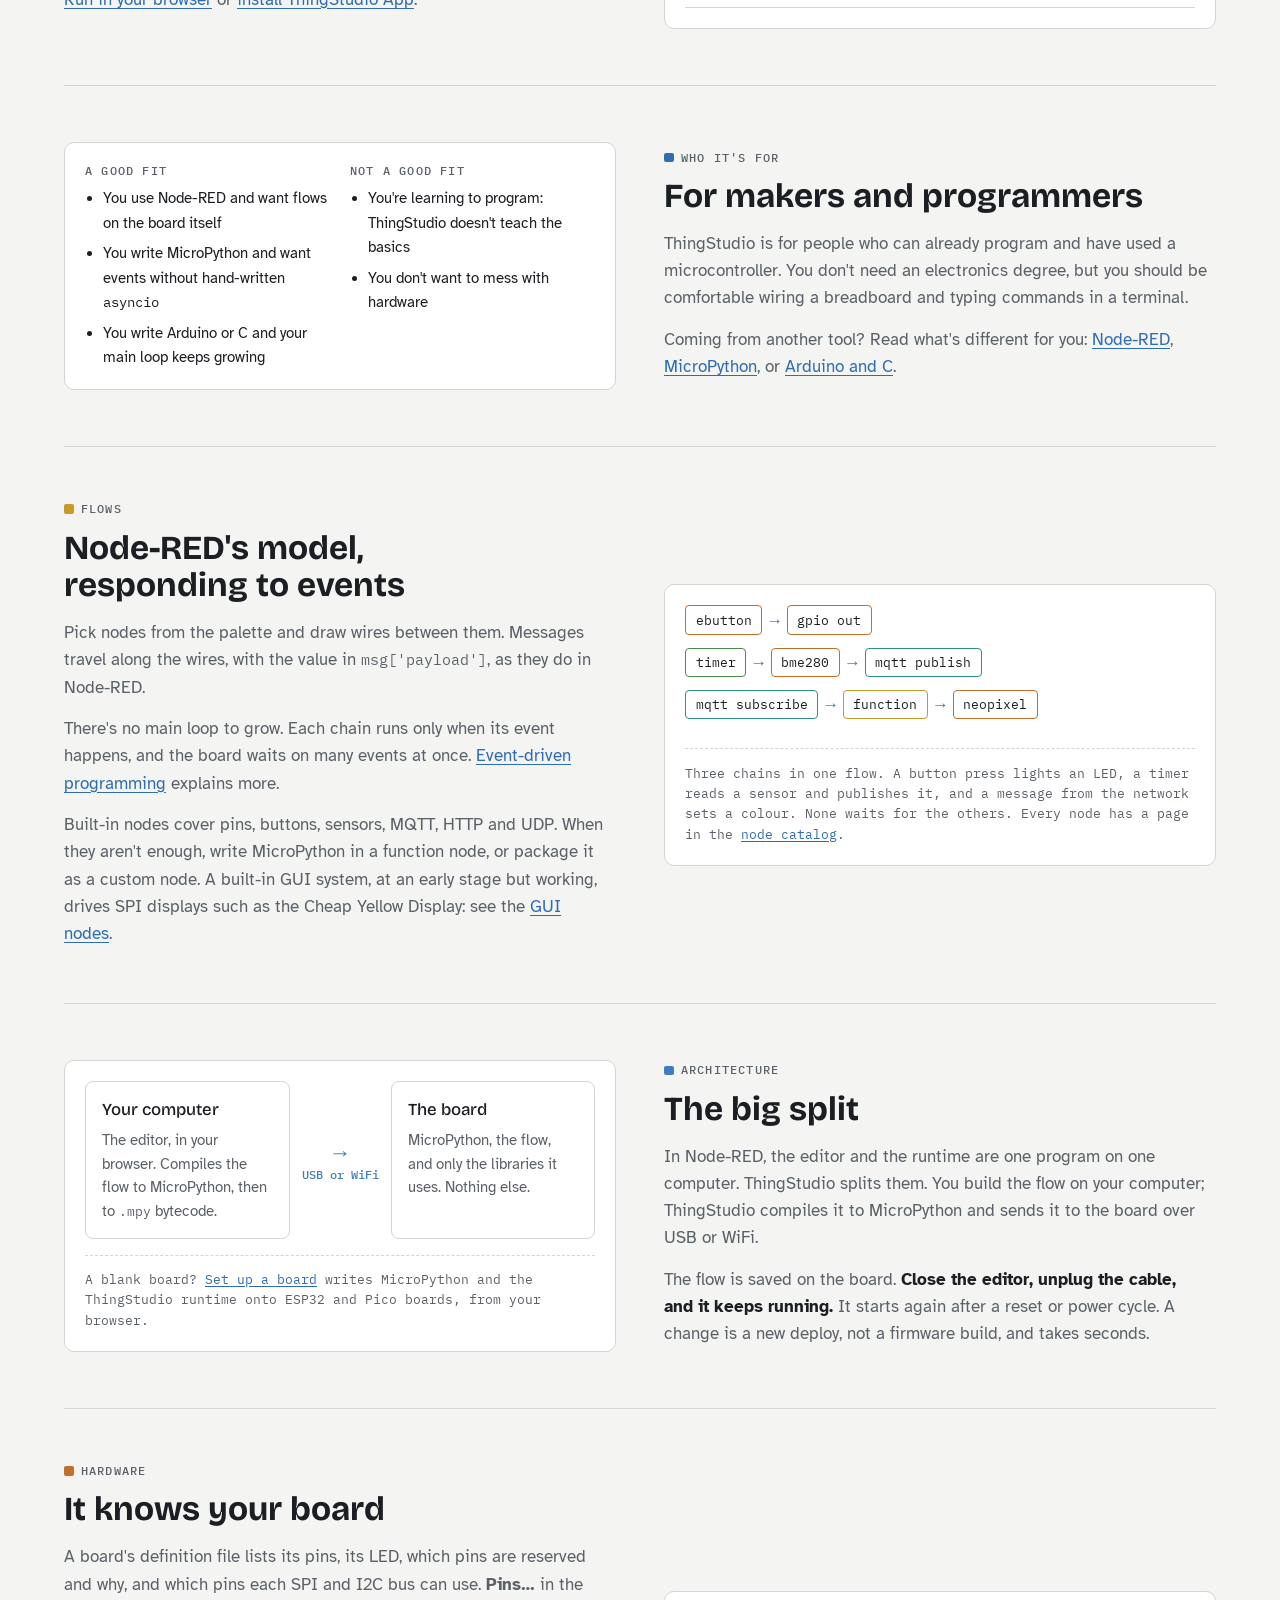
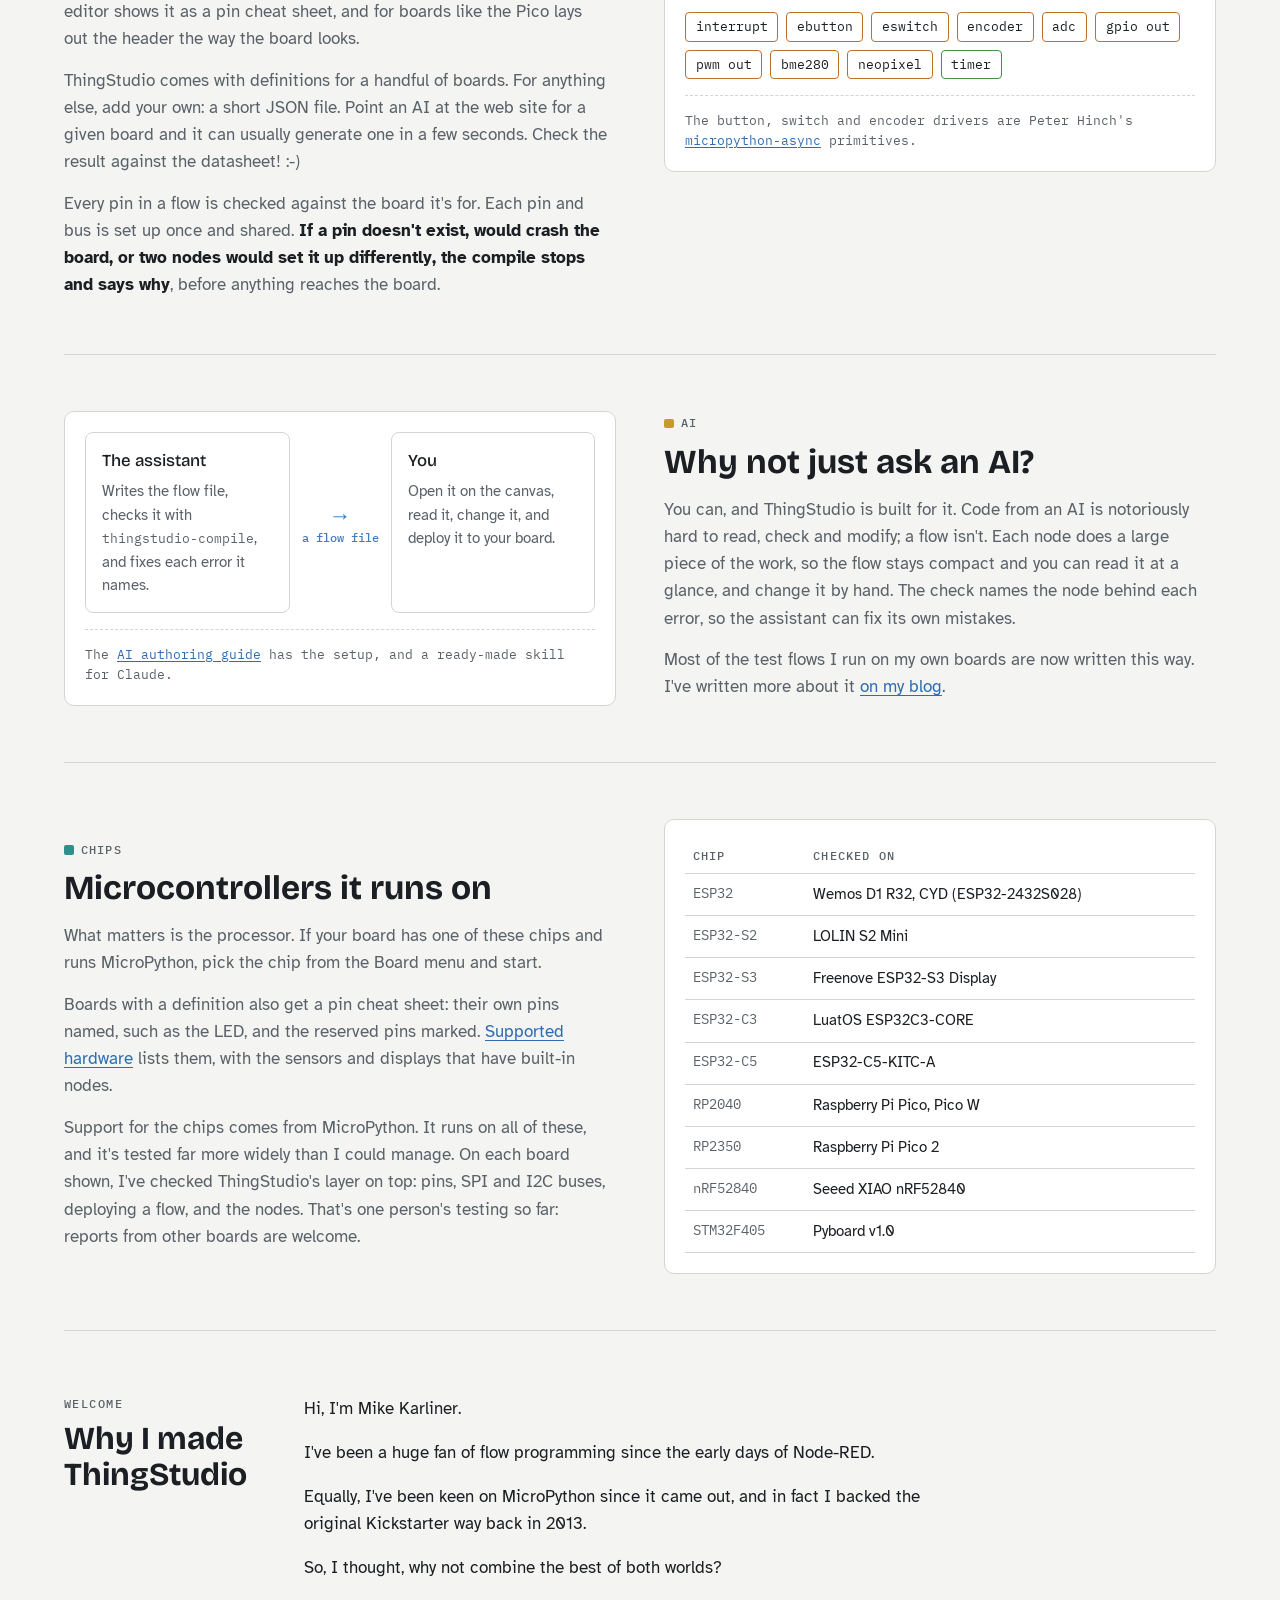
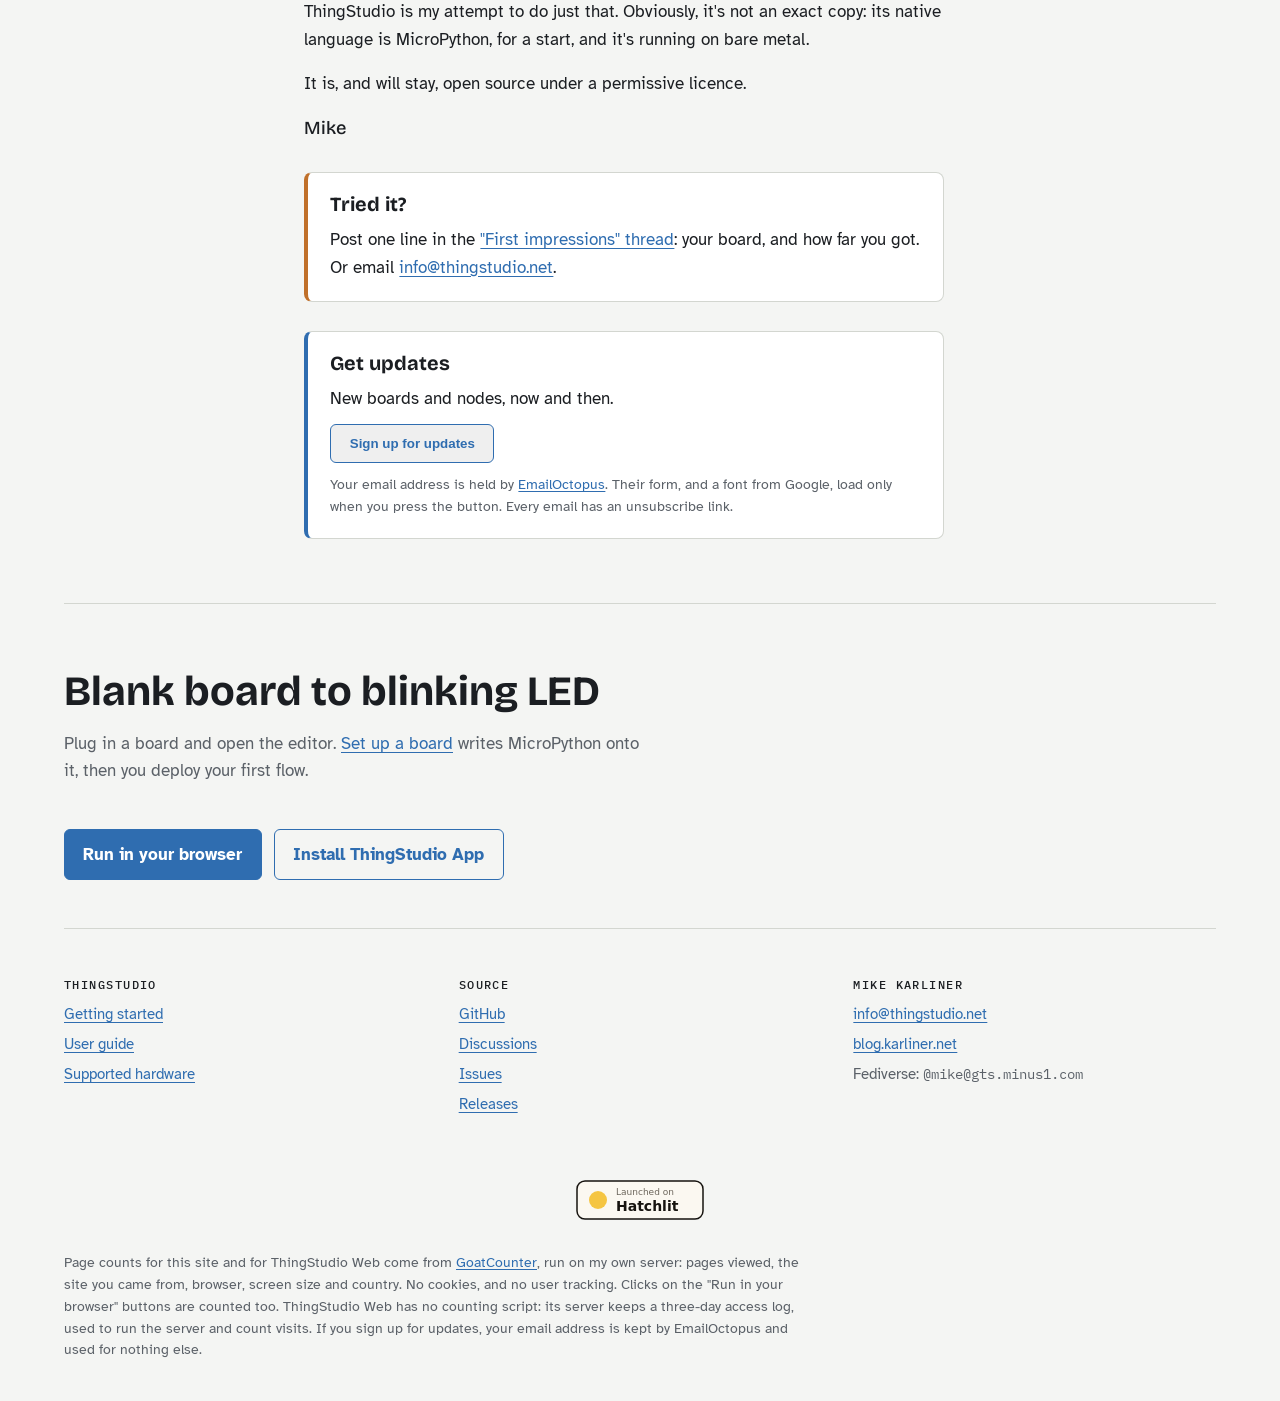
==== commit fbf060d0: "Landing: from browser-first, Pins… lays out the Pico header; unsubscribe link Co-Authored-By: Claude" ====
--- a/index.html
+++ b/index.html
@@ -425,7 +425,8 @@
         <span class="tag" style="--c: var(--n-hardware)">Hardware</span>
         <h2>It knows your board</h2>
         <p>A board's definition file lists its pins, its LED, which pins are reserved and why, and which pins each
-          SPI and I2C bus can use. <b>Pins…</b> in the editor shows it as a pin cheat sheet.</p>
+          SPI and I2C bus can use. <b>Pins…</b> in the editor shows it as a pin cheat sheet, and for boards like the Pico lays
+          out the header the way the board looks.</p>
         <p>ThingStudio comes with definitions for a handful of boards. For
           anything else, add your own: a short JSON file. Point an AI at the web site for a given board and it can usually
           generate one in a few seconds. Check the result against the datasheet! :-)</p>
@@ -539,7 +540,7 @@
             and I'll add you.</p></noscript>
         </div>
         <p class="small">Your email address is held by <a href="https://emailoctopus.com/">EmailOctopus</a>. Their form,
-          and a font from Google, load only when you press the button.</p>
+          and a font from Google, load only when you press the button. Every email has an unsubscribe link.</p>
       </div>
     </div>
   </section>
